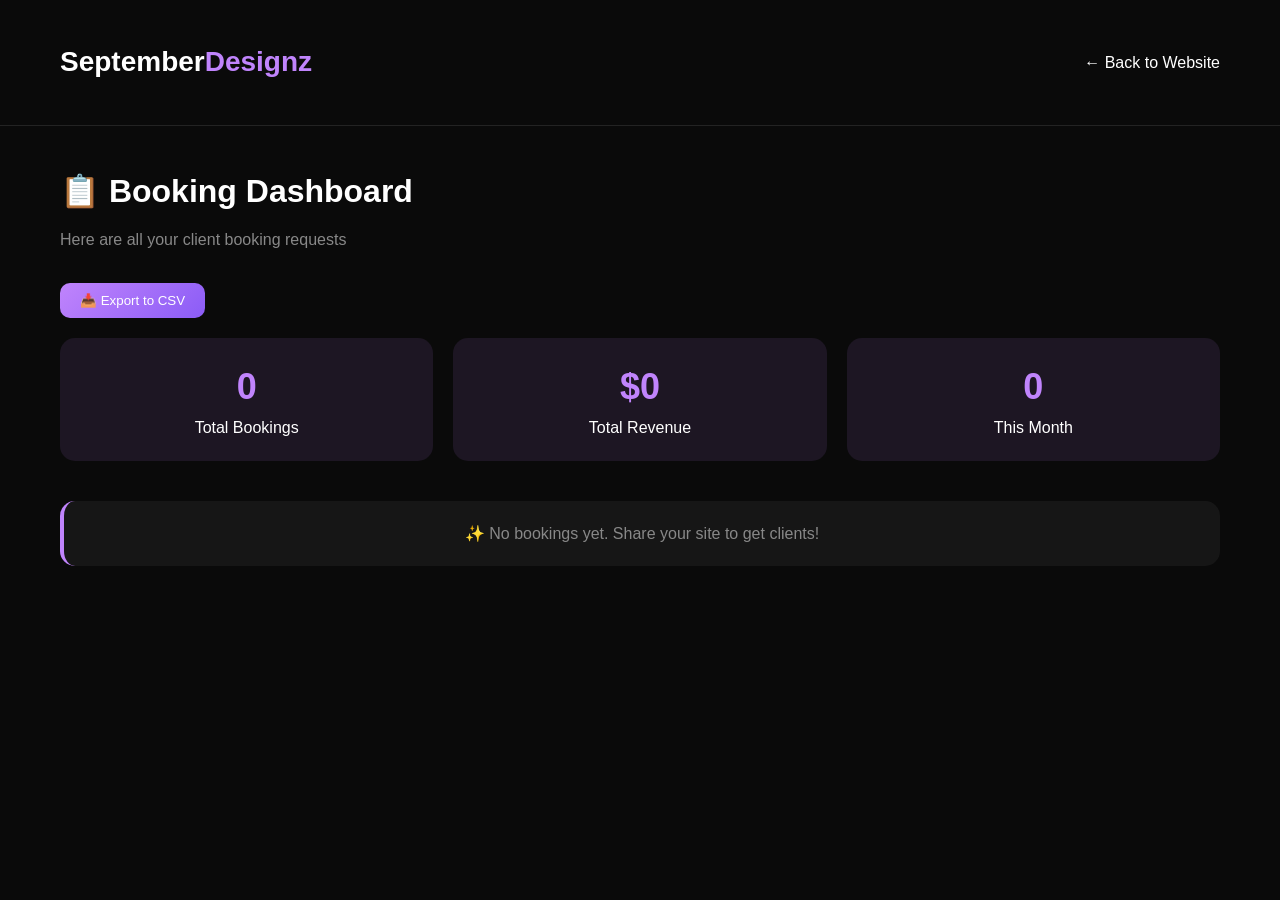
==== admin.html @ 76aeb3e1 "Add admin dashboard for booking management" ====
<!DOCTYPE html>
<html>
<head>
    <title>Admin Dashboard - September Designz</title>
    <link rel="stylesheet" href="style.css">
    <style>
        .admin-container {
            max-width: 1200px;
            margin: 0 auto;
            padding: 40px 20px;
        }
        .booking-list {
            display: flex;
            flex-direction: column;
            gap: 20px;
        }
        .booking-card {
            background: rgba(255,255,255,0.05);
            border-radius: 15px;
            padding: 20px;
            border-left: 4px solid #c084fc;
        }
        .booking-header {
            display: flex;
            justify-content: space-between;
            margin-bottom: 15px;
            flex-wrap: wrap;
        }
        .booking-price {
            color: #c084fc;
            font-size: 20px;
            font-weight: bold;
        }
        .delete-btn {
            background: rgba(248,113,113,0.2);
            border: 1px solid #f87171;
            color: #f87171;
            padding: 5px 15px;
            border-radius: 20px;
            cursor: pointer;
            margin-top: 10px;
        }
        .stats {
            display: grid;
            grid-template-columns: repeat(auto-fit, minmax(200px, 1fr));
            gap: 20px;
            margin-bottom: 40px;
        }
        .stat-card {
            background: rgba(192,132,252,0.1);
            padding: 20px;
            border-radius: 15px;
            text-align: center;
        }
        .stat-number {
            font-size: 36px;
            font-weight: bold;
            color: #c084fc;
        }
        .export-btn {
            background: linear-gradient(135deg, #c084fc, #8b5cf6);
            color: white;
            border: none;
            padding: 10px 20px;
            border-radius: 10px;
            cursor: pointer;
            margin-bottom: 20px;
        }
        h1 {
            margin-bottom: 10px;
        }
        .subtitle {
            color: #888;
            margin-bottom: 30px;
        }
    </style>
</head>
<body>
    <div class="navbar">
        <div class="container">
            <div class="logo">September<span>Designz</span></div>
            <div class="nav-links">
                <a href="index.html">← Back to Website</a>
            </div>
        </div>
    </div>

    <div class="admin-container">
        <h1>📋 Booking Dashboard</h1>
        <p class="subtitle">Here are all your client booking requests</p>
        
        <button class="export-btn" onclick="exportBookings()">📥 Export to CSV</button>
        
        <div class="stats" id="stats">
            <div class="stat-card">
                <div class="stat-number" id="totalBookings">0</div>
                <div class="stat-label">Total Bookings</div>
            </div>
            <div class="stat-card">
                <div class="stat-number" id="totalRevenue">$0</div>
                <div class="stat-label">Total Revenue</div>
            </div>
            <div class="stat-card">
                <div class="stat-number" id="pendingBookings">0</div>
                <div class="stat-label">This Month</div>
            </div>
        </div>
        
        <div id="bookingsList" class="booking-list"></div>
    </div>

    <script>
        function loadBookings() {
            const bookings = JSON.parse(localStorage.getItem('september_bookings') || '[]');
            const bookingsList = document.getElementById('bookingsList');
            const totalBookingsSpan = document.getElementById('totalBookings');
            const totalRevenueSpan = document.getElementById('totalRevenue');
            const pendingBookingsSpan = document.getElementById('pendingBookings');
            
            totalBookingsSpan.textContent = bookings.length;
            
            const totalRevenue = bookings.reduce((sum, b) => sum + (b.price || 0), 0);
            totalRevenueSpan.textContent = `$${totalRevenue}`;
            
            const thisMonth = bookings.filter(b => {
                const bookingDate = new Date(b.timestamp);
                const now = new Date();
                return bookingDate.getMonth() === now.getMonth() && 
                       bookingDate.getFullYear() === now.getFullYear();
            }).length;
            pendingBookingsSpan.textContent = thisMonth;
            
            if (bookings.length === 0) {
                bookingsList.innerHTML = '<div class="booking-card" style="text-align: center; color: #888;">✨ No bookings yet. Share your site to get clients!</div>';
                return;
            }
            
            bookingsList.innerHTML = bookings.slice().reverse().map(booking => `
                <div class="booking-card" data-id="${booking.id}">
                    <div class="booking-header">
                        <strong>📅 ${booking.date || 'Date not set'}</strong>
                        <span class="booking-price">$${booking.price}</span>
                    </div>
                    <div><strong>👤 ${escapeHtml(booking.name)}</strong> - ${escapeHtml(booking.email)}</div>
                    <div>🎨 Service: ${escapeHtml(booking.service)}</div>
                    ${booking.details ? `<div>📝 ${escapeHtml(booking.details.substring(0, 100))}${booking.details.length > 100 ? '...' : ''}</div>` : ''}
                    <div style="font-size: 12px; color: #666; margin-top: 10px;">Submitted: ${new Date(booking.timestamp).toLocaleString()}</div>
                    <button class="delete-btn" onclick="deleteBooking(${booking.id})">🗑️ Delete</button>
                </div>
            `).join('');
        }
        
        function deleteBooking(id) {
            if (confirm('Delete this booking?')) {
                let bookings = JSON.parse(localStorage.getItem('september_bookings') || '[]');
                bookings = bookings.filter(b => b.id !== id);
                localStorage.setItem('september_bookings', JSON.stringify(bookings));
                loadBookings();
            }
        }
        
        function exportBookings() {
            const bookings = JSON.parse(localStorage.getItem('september_bookings') || '[]');
            if (bookings.length === 0) {
                alert('No bookings to export!');
                return;
            }
            
            let csvContent = "Name,Email,Service,Price,Date,Details,Timestamp\n";
            bookings.forEach(booking => {
                csvContent += `"${booking.name}","${booking.email}","${booking.service}",${booking.price},"${booking.date || ''}","${(booking.details || '').replace(/"/g, '""')}","${booking.timestamp}"\n`;
            });
            
            const blob = new Blob([csvContent], { type: 'text/csv' });
            const url = URL.createObjectURL(blob);
            const a = document.createElement('a');
            a.href = url;
            a.download = `september-bookings-${new Date().toISOString().split('T')[0]}.csv`;
            document.body.appendChild(a);
            a.click();
            document.body.removeChild(a);
            URL.revokeObjectURL(url);
        }
        
        function escapeHtml(text) {
            const div = document.createElement('div');
            div.textContent = text;
            return div.innerHTML;
        }
        
        loadBookings();
    </script>
</body>
</html>
---- style.css ----
/* RESET - removes default browser spacing */
* {
    margin: 0;
    padding: 0;
    box-sizing: border-box;
}

body {
    font-family: 'Segoe UI', Tahoma, Geneva, Verdana, sans-serif;
    background-color: #0a0a0a;
    color: #ffffff;
    line-height: 1.6;
}

/* Container - centers content and limits width */
.container {
    max-width: 1200px;
    margin: 0 auto;
    padding: 20px;
}

/* Navigation Bar */
.navbar {
    background: rgba(10, 10, 10, 0.95);
    padding: 20px 0;
    position: sticky;
    top: 0;
    border-bottom: 1px solid rgba(255,255,255,0.1);
}

.navbar .container {
    display: flex;
    justify-content: space-between;
    align-items: center;
}

.logo {
    font-size: 28px;
    font-weight: bold;
}

.logo span {
    color: #c084fc;
}

.nav-links a {
    color: white;
    text-decoration: none;
    margin-left: 30px;
    transition: color 0.3s;
}

.nav-links a:hover {
    color: #c084fc;
}

/* Hero Section */
.hero {
    padding: 100px 0;
    text-align: center;
    background: radial-gradient(circle at 30% 10%, rgba(139,92,246,0.15), transparent);
}

.hero h1 {
    font-size: 56px;
    margin-bottom: 20px;
    background: linear-gradient(135deg, #ffffff, #c084fc);
    -webkit-background-clip: text;
    background-clip: text;
    color: transparent;
}

.hero p {
    font-size: 20px;
    color: #b0b0b0;
    max-width: 600px;
    margin: 0 auto 30px;
}

/* Buttons */
.btn {
    display: inline-block;
    padding: 12px 30px;
    border-radius: 40px;
    text-decoration: none;
    font-weight: bold;
    margin: 0 10px;
    transition: transform 0.3s;
}

.btn-primary {
    background: linear-gradient(135deg, #c084fc, #8b5cf6);
    color: white;
}

.btn-secondary {
    border: 2px solid #c084fc;
    color: white;
}

.btn:hover {
    transform: translateY(-3px);
}

/* Services Grid */
.services {
    padding: 80px 0;
}

.section-title {
    text-align: center;
    font-size: 36px;
    margin-bottom: 50px;
}

.services-grid {
    display: grid;
    grid-template-columns: repeat(auto-fit, minmax(300px, 1fr));
    gap: 30px;
}

.service-card {
    background: rgba(255,255,255,0.05);
    padding: 30px;
    border-radius: 20px;
    text-align: center;
    transition: transform 0.3s;
}

.service-card:hover {
    transform: translateY(-10px);
    background: rgba(255,255,255,0.08);
}

.service-card i {
    font-size: 48px;
    color: #c084fc;
    margin-bottom: 20px;
}

.service-card h3 {
    font-size: 24px;
    margin-bottom: 15px;
}

.price {
    color: #c084fc;
    font-size: 20px;
    font-weight: bold;
    margin-top: 20px;
}

/* Portfolio Grid */
.portfolio-grid {
    display: grid;
    grid-template-columns: repeat(auto-fit, minmax(320px, 1fr));
    gap: 25px;
    margin-top: 40px;
}

.portfolio-item {
    background: #1a1a1a;
    border-radius: 15px;
    overflow: hidden;
    transition: 0.3s;
}

.portfolio-item img {
    width: 100%;
    height: 250px;
    object-fit: cover;
}

.portfolio-info {
    padding: 20px;
}

/* Booking Form */
.booking-form {
    background: rgba(255,255,255,0.03);
    padding: 40px;
    border-radius: 20px;
    max-width: 600px;
    margin: 0 auto;
}

.form-group {
    margin-bottom: 20px;
}

.form-group label {
    display: block;
    margin-bottom: 8px;
    font-weight: bold;
}

.form-group input,
.form-group select,
.form-group textarea {
    width: 100%;
    padding: 12px;
    background: #1a1a1a;
    border: 1px solid #333;
    border-radius: 10px;
    color: white;
    font-family: inherit;
}

button[type="submit"] {
    width: 100%;
    padding: 14px;
    font-size: 18px;
}

/* Footer */
.footer {
    background: #050505;
    text-align: center;
    padding: 40px 0;
    margin-top: 60px;
}

/* Responsive Design (for phones) */
@media (max-width: 768px) {
    .hero h1 {
        font-size: 36px;
    }
    
    .navbar .container {
        flex-direction: column;
    }
    
    .nav-links {
        margin-top: 15px;
    }
    
    .btn {
        display: block;
        margin: 10px auto;
        width: 80%;
    }
}
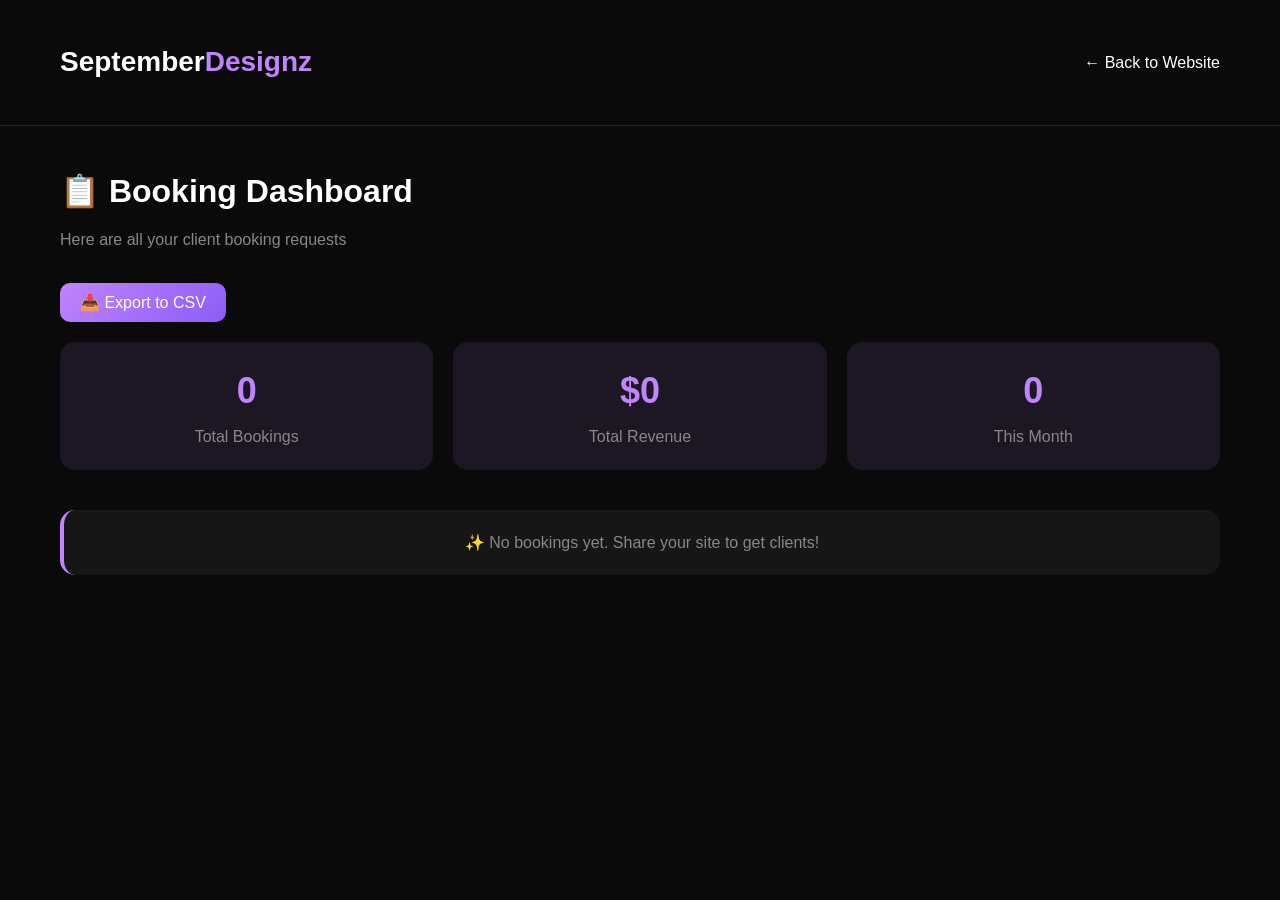
==== commit 24f29d5b: "Complete September Designz website" ====
--- a/admin.html
+++ b/admin.html
@@ -4,33 +4,39 @@
     <title>Admin Dashboard - September Designz</title>
     <link rel="stylesheet" href="style.css">
     <style>
+        /* Additional admin-only styles */
         .admin-container {
             max-width: 1200px;
             margin: 0 auto;
             padding: 40px 20px;
         }
+        
         .booking-list {
             display: flex;
             flex-direction: column;
             gap: 20px;
         }
+        
         .booking-card {
             background: rgba(255,255,255,0.05);
             border-radius: 15px;
             padding: 20px;
             border-left: 4px solid #c084fc;
         }
+        
         .booking-header {
             display: flex;
             justify-content: space-between;
             margin-bottom: 15px;
             flex-wrap: wrap;
         }
+        
         .booking-price {
             color: #c084fc;
             font-size: 20px;
             font-weight: bold;
         }
+        
         .delete-btn {
             background: rgba(248,113,113,0.2);
             border: 1px solid #f87171;
@@ -39,24 +45,38 @@
             border-radius: 20px;
             cursor: pointer;
             margin-top: 10px;
-        }
+            transition: all 0.3s;
+        }
+        
+        .delete-btn:hover {
+            background: rgba(248,113,113,0.4);
+        }
+        
         .stats {
             display: grid;
             grid-template-columns: repeat(auto-fit, minmax(200px, 1fr));
             gap: 20px;
             margin-bottom: 40px;
         }
+        
         .stat-card {
             background: rgba(192,132,252,0.1);
             padding: 20px;
             border-radius: 15px;
             text-align: center;
         }
+        
         .stat-number {
             font-size: 36px;
             font-weight: bold;
             color: #c084fc;
         }
+        
+        .stat-label {
+            color: #888;
+            margin-top: 5px;
+        }
+        
         .export-btn {
             background: linear-gradient(135deg, #c084fc, #8b5cf6);
             color: white;
@@ -65,10 +85,17 @@
             border-radius: 10px;
             cursor: pointer;
             margin-bottom: 20px;
-        }
+            font-size: 16px;
+        }
+        
+        .export-btn:hover {
+            transform: translateY(-2px);
+        }
+        
         h1 {
             margin-bottom: 10px;
         }
+        
         .subtitle {
             color: #888;
             margin-bottom: 30px;
@@ -166,11 +193,13 @@
                 return;
             }
             
+            // Create CSV content
             let csvContent = "Name,Email,Service,Price,Date,Details,Timestamp\n";
             bookings.forEach(booking => {
                 csvContent += `"${booking.name}","${booking.email}","${booking.service}",${booking.price},"${booking.date || ''}","${(booking.details || '').replace(/"/g, '""')}","${booking.timestamp}"\n`;
             });
             
+            // Download file
             const blob = new Blob([csvContent], { type: 'text/csv' });
             const url = URL.createObjectURL(blob);
             const a = document.createElement('a');
@@ -191,4 +220,4 @@
         loadBookings();
     </script>
 </body>
-</html>
+</html>
--- a/style.css
+++ b/style.css
@@ -1,4 +1,3 @@
-/* RESET - removes default browser spacing */
 * {
     margin: 0;
     padding: 0;
@@ -12,20 +11,19 @@
     line-height: 1.6;
 }
 
-/* Container - centers content and limits width */
 .container {
     max-width: 1200px;
     margin: 0 auto;
     padding: 20px;
 }
 
-/* Navigation Bar */
 .navbar {
     background: rgba(10, 10, 10, 0.95);
     padding: 20px 0;
     position: sticky;
     top: 0;
     border-bottom: 1px solid rgba(255,255,255,0.1);
+    z-index: 100;
 }
 
 .navbar .container {
@@ -54,11 +52,25 @@
     color: #c084fc;
 }
 
-/* Hero Section */
 .hero {
     padding: 100px 0;
     text-align: center;
     background: radial-gradient(circle at 30% 10%, rgba(139,92,246,0.15), transparent);
+    position: relative;
+    overflow: hidden;
+}
+
+.hero::before {
+    content: '';
+    position: absolute;
+    width: 300px;
+    height: 300px;
+    background: #c084fc;
+    filter: blur(100px);
+    opacity: 0.1;
+    top: -100px;
+    right: -100px;
+    border-radius: 50%;
 }
 
 .hero h1 {
@@ -77,7 +89,6 @@
     margin: 0 auto 30px;
 }
 
-/* Buttons */
 .btn {
     display: inline-block;
     padding: 12px 30px;
@@ -86,6 +97,7 @@
     font-weight: bold;
     margin: 0 10px;
     transition: transform 0.3s;
+    cursor: pointer;
 }
 
 .btn-primary {
@@ -96,13 +108,13 @@
 .btn-secondary {
     border: 2px solid #c084fc;
     color: white;
+    background: transparent;
 }
 
 .btn:hover {
     transform: translateY(-3px);
 }
 
-/* Services Grid */
 .services {
     padding: 80px 0;
 }
@@ -150,7 +162,10 @@
     margin-top: 20px;
 }
 
-/* Portfolio Grid */
+#portfolio {
+    padding: 40px 0;
+}
+
 .portfolio-grid {
     display: grid;
     grid-template-columns: repeat(auto-fit, minmax(320px, 1fr));
@@ -165,6 +180,10 @@
     transition: 0.3s;
 }
 
+.portfolio-item:hover {
+    transform: translateY(-5px);
+}
+
 .portfolio-item img {
     width: 100%;
     height: 250px;
@@ -175,7 +194,10 @@
     padding: 20px;
 }
 
-/* Booking Form */
+#book {
+    padding: 40px 0;
+}
+
 .booking-form {
     background: rgba(255,255,255,0.03);
     padding: 40px;
@@ -206,13 +228,26 @@
     font-family: inherit;
 }
 
+.form-group input:focus,
+.form-group select:focus,
+.form-group textarea:focus {
+    outline: none;
+    border-color: #c084fc;
+    box-shadow: 0 0 0 2px rgba(192,132,252,0.2);
+}
+
 button[type="submit"] {
     width: 100%;
     padding: 14px;
     font-size: 18px;
-}
-
-/* Footer */
+    border: none;
+}
+
+button:disabled {
+    opacity: 0.7;
+    cursor: not-allowed;
+}
+
 .footer {
     background: #050505;
     text-align: center;
@@ -220,7 +255,10 @@
     margin-top: 60px;
 }
 
-/* Responsive Design (for phones) */
+section {
+    scroll-margin-top: 80px;
+}
+
 @media (max-width: 768px) {
     .hero h1 {
         font-size: 36px;
@@ -232,6 +270,10 @@
     
     .nav-links {
         margin-top: 15px;
+    }
+    
+    .nav-links a {
+        margin: 0 15px;
     }
     
     .btn {
@@ -239,4 +281,16 @@
         margin: 10px auto;
         width: 80%;
     }
+    
+    .services-grid {
+        grid-template-columns: 1fr;
+    }
+    
+    .portfolio-grid {
+        grid-template-columns: 1fr;
+    }
+    
+    .booking-form {
+        padding: 20px;
+    }
 }
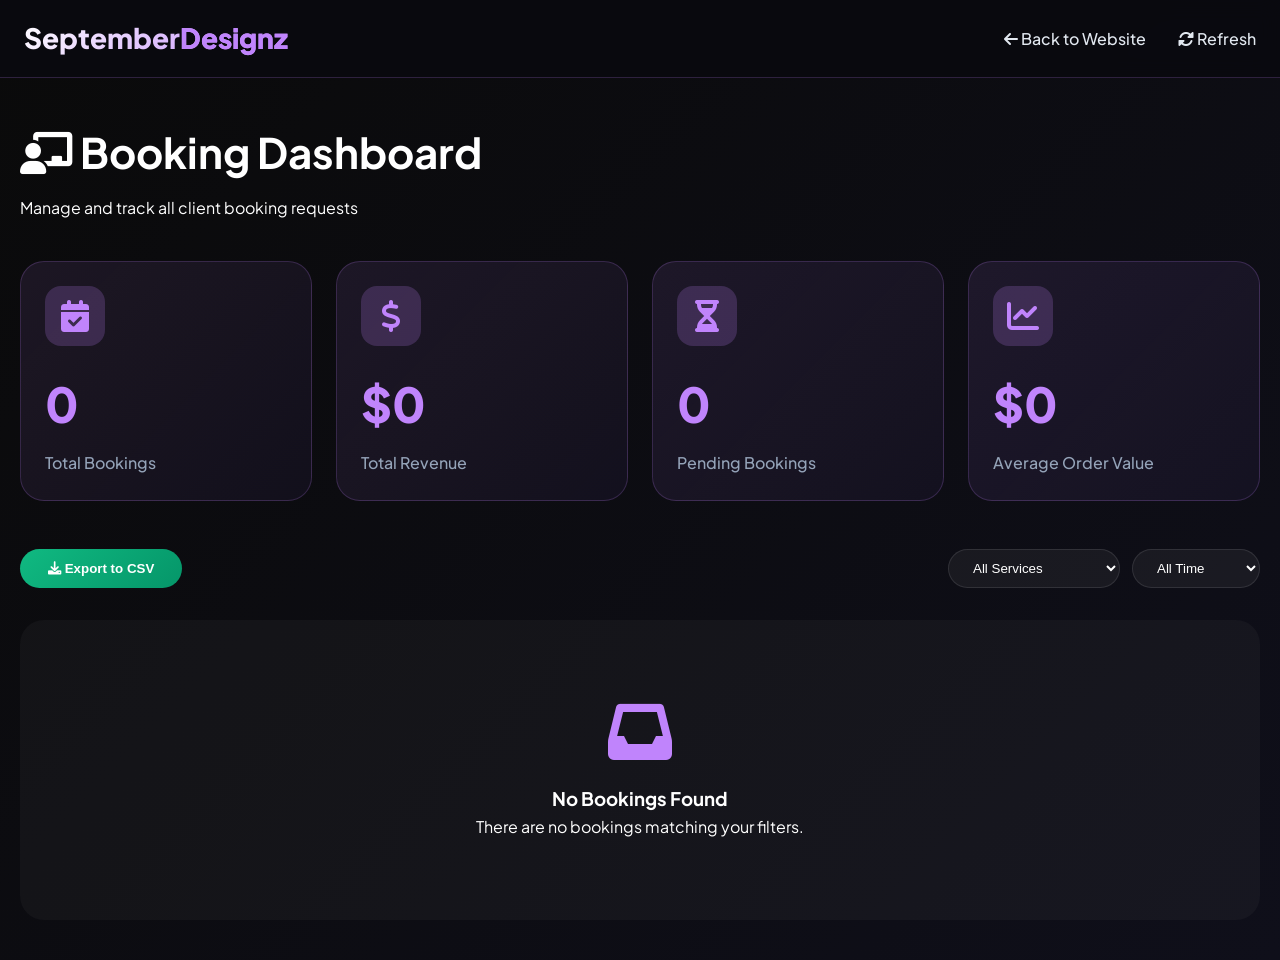
==== commit eef60518: "Initial commit: Complete September Designz website with booking system, admin dashboard, and respons" ====
--- a/admin.html
+++ b/admin.html
@@ -1,221 +1,490 @@
 <!DOCTYPE html>
-<html>
+<html lang="en">
 <head>
+    <meta charset="UTF-8">
+    <meta name="viewport" content="width=device-width, initial-scale=1.0">
     <title>Admin Dashboard - September Designz</title>
     <link rel="stylesheet" href="style.css">
+    <link rel="stylesheet" href="https://cdnjs.cloudflare.com/ajax/libs/font-awesome/6.0.0/css/all.min.css">
+    <link href="https://fonts.googleapis.com/css2?family=Plus+Jakarta+Sans:wght@300;400;500;600;700;800&display=swap" rel="stylesheet">
     <style>
-        /* Additional admin-only styles */
         .admin-container {
-            max-width: 1200px;
+            max-width: 1400px;
             margin: 0 auto;
             padding: 40px 20px;
         }
         
-        .booking-list {
+        .admin-header {
+            margin-bottom: 40px;
+        }
+        
+        .admin-header h1 {
+            font-size: 42px;
+            margin-bottom: 10px;
+        }
+        
+        .stats-grid {
+            display: grid;
+            grid-template-columns: repeat(auto-fit, minmax(280px, 1fr));
+            gap: 24px;
+            margin-bottom: 48px;
+        }
+        
+        .stat-card {
+            background: linear-gradient(135deg, rgba(192, 132, 252, 0.1), rgba(139, 92, 246, 0.05));
+            border: 1px solid rgba(192, 132, 252, 0.2);
+            border-radius: 24px;
+            padding: 24px;
+            transition: transform 0.3s;
+        }
+        
+        .stat-card:hover {
+            transform: translateY(-5px);
+        }
+        
+        .stat-icon {
+            width: 60px;
+            height: 60px;
+            background: rgba(192, 132, 252, 0.2);
+            border-radius: 16px;
+            display: flex;
+            align-items: center;
+            justify-content: center;
+            margin-bottom: 20px;
+        }
+        
+        .stat-icon i {
+            font-size: 32px;
+            color: #c084fc;
+        }
+        
+        .stat-number {
+            font-size: 48px;
+            font-weight: 800;
+            color: #c084fc;
+            margin-bottom: 8px;
+        }
+        
+        .stat-label {
+            font-size: 16px;
+            color: #94a3b8;
+            font-weight: 500;
+        }
+        
+        .action-bar {
+            display: flex;
+            justify-content: space-between;
+            align-items: center;
+            margin-bottom: 32px;
+            flex-wrap: wrap;
+            gap: 16px;
+        }
+        
+        .btn-export {
+            background: linear-gradient(135deg, #10b981, #059669);
+            color: white;
+            border: none;
+            padding: 12px 28px;
+            border-radius: 40px;
+            cursor: pointer;
+            font-weight: 600;
+            transition: transform 0.2s;
+        }
+        
+        .btn-export:hover {
+            transform: translateY(-2px);
+        }
+        
+        .filter-bar {
+            display: flex;
+            gap: 12px;
+        }
+        
+        .filter-select {
+            background: rgba(255, 255, 255, 0.05);
+            border: 1px solid rgba(255, 255, 255, 0.1);
+            padding: 10px 20px;
+            border-radius: 40px;
+            color: white;
+            cursor: pointer;
+        }
+        
+        .bookings-list {
             display: flex;
             flex-direction: column;
             gap: 20px;
         }
         
         .booking-card {
-            background: rgba(255,255,255,0.05);
-            border-radius: 15px;
-            padding: 20px;
+            background: rgba(255, 255, 255, 0.03);
+            border-radius: 20px;
+            padding: 24px;
             border-left: 4px solid #c084fc;
+            transition: all 0.3s;
+        }
+        
+        .booking-card:hover {
+            background: rgba(255, 255, 255, 0.05);
+            transform: translateX(5px);
         }
         
         .booking-header {
             display: flex;
             justify-content: space-between;
-            margin-bottom: 15px;
+            align-items: start;
+            margin-bottom: 16px;
             flex-wrap: wrap;
+            gap: 12px;
+        }
+        
+        .booking-id {
+            font-size: 14px;
+            color: #64748b;
+            font-family: monospace;
         }
         
         .booking-price {
+            font-size: 28px;
+            font-weight: 800;
             color: #c084fc;
-            font-size: 20px;
-            font-weight: bold;
-        }
-        
-        .delete-btn {
-            background: rgba(248,113,113,0.2);
-            border: 1px solid #f87171;
-            color: #f87171;
-            padding: 5px 15px;
-            border-radius: 20px;
-            cursor: pointer;
-            margin-top: 10px;
-            transition: all 0.3s;
-        }
-        
-        .delete-btn:hover {
-            background: rgba(248,113,113,0.4);
-        }
-        
-        .stats {
+        }
+        
+        .booking-details {
             display: grid;
             grid-template-columns: repeat(auto-fit, minmax(200px, 1fr));
-            gap: 20px;
-            margin-bottom: 40px;
-        }
-        
-        .stat-card {
-            background: rgba(192,132,252,0.1);
-            padding: 20px;
-            border-radius: 15px;
+            gap: 16px;
+            margin: 16px 0;
+        }
+        
+        .detail-item {
+            display: flex;
+            flex-direction: column;
+            gap: 4px;
+        }
+        
+        .detail-label {
+            font-size: 12px;
+            color: #64748b;
+            text-transform: uppercase;
+            letter-spacing: 1px;
+        }
+        
+        .detail-value {
+            font-size: 16px;
+            font-weight: 500;
+        }
+        
+        .booking-actions {
+            display: flex;
+            gap: 12px;
+            margin-top: 16px;
+        }
+        
+        .btn-delete {
+            background: rgba(239, 68, 68, 0.2);
+            border: 1px solid #ef4444;
+            color: #ef4444;
+            padding: 8px 20px;
+            border-radius: 40px;
+            cursor: pointer;
+            transition: all 0.2s;
+        }
+        
+        .btn-delete:hover {
+            background: rgba(239, 68, 68, 0.3);
+            transform: scale(1.05);
+        }
+        
+        .btn-view {
+            background: rgba(192, 132, 252, 0.2);
+            border: 1px solid #c084fc;
+            color: #c084fc;
+            padding: 8px 20px;
+            border-radius: 40px;
+            cursor: pointer;
+        }
+        
+        .empty-state {
             text-align: center;
-        }
-        
-        .stat-number {
-            font-size: 36px;
-            font-weight: bold;
+            padding: 80px 20px;
+            background: rgba(255, 255, 255, 0.03);
+            border-radius: 24px;
+        }
+        
+        .empty-state i {
+            font-size: 64px;
             color: #c084fc;
-        }
-        
-        .stat-label {
-            color: #888;
-            margin-top: 5px;
-        }
-        
-        .export-btn {
-            background: linear-gradient(135deg, #c084fc, #8b5cf6);
-            color: white;
-            border: none;
-            padding: 10px 20px;
-            border-radius: 10px;
-            cursor: pointer;
             margin-bottom: 20px;
-            font-size: 16px;
-        }
-        
-        .export-btn:hover {
-            transform: translateY(-2px);
-        }
-        
-        h1 {
-            margin-bottom: 10px;
-        }
-        
-        .subtitle {
-            color: #888;
-            margin-bottom: 30px;
+        }
+        
+        @media (max-width: 768px) {
+            .action-bar {
+                flex-direction: column;
+                align-items: stretch;
+            }
+            
+            .filter-bar {
+                justify-content: center;
+            }
+            
+            .booking-header {
+                flex-direction: column;
+            }
         }
     </style>
 </head>
 <body>
-    <div class="navbar">
+    <nav class="navbar">
         <div class="container">
             <div class="logo">September<span>Designz</span></div>
             <div class="nav-links">
-                <a href="index.html">← Back to Website</a>
+                <a href="index.html"><i class="fas fa-arrow-left"></i> Back to Website</a>
+                <a href="#" onclick="window.location.reload();"><i class="fas fa-sync-alt"></i> Refresh</a>
             </div>
         </div>
-    </div>
+    </nav>
 
     <div class="admin-container">
-        <h1>📋 Booking Dashboard</h1>
-        <p class="subtitle">Here are all your client booking requests</p>
-        
-        <button class="export-btn" onclick="exportBookings()">📥 Export to CSV</button>
-        
-        <div class="stats" id="stats">
-            <div class="stat-card">
-                <div class="stat-number" id="totalBookings">0</div>
-                <div class="stat-label">Total Bookings</div>
-            </div>
-            <div class="stat-card">
-                <div class="stat-number" id="totalRevenue">$0</div>
-                <div class="stat-label">Total Revenue</div>
-            </div>
-            <div class="stat-card">
-                <div class="stat-number" id="pendingBookings">0</div>
-                <div class="stat-label">This Month</div>
+        <div class="admin-header">
+            <h1><i class="fas fa-chalkboard-user"></i> Booking Dashboard</h1>
+            <p>Manage and track all client booking requests</p>
+        </div>
+        
+        <div class="stats-grid" id="statsGrid"></div>
+        
+        <div class="action-bar">
+            <button class="btn-export" onclick="exportAllBookings()">
+                <i class="fas fa-download"></i> Export to CSV
+            </button>
+            <div class="filter-bar">
+                <select id="filterService" class="filter-select" onchange="filterBookings()">
+                    <option value="all">All Services</option>
+                    <option value="Graphic Design">Graphic Design</option>
+                    <option value="Web Development">Web Development</option>
+                    <option value="UI/UX Design">UI/UX Design</option>
+                </select>
+                <select id="filterDate" class="filter-select" onchange="filterBookings()">
+                    <option value="all">All Time</option>
+                    <option value="today">Today</option>
+                    <option value="week">This Week</option>
+                    <option value="month">This Month</option>
+                </select>
             </div>
         </div>
         
-        <div id="bookingsList" class="booking-list"></div>
+        <div id="bookingsList" class="bookings-list"></div>
     </div>
 
     <script>
+        let allBookings = [];
+        
         function loadBookings() {
-            const bookings = JSON.parse(localStorage.getItem('september_bookings') || '[]');
+            allBookings = JSON.parse(localStorage.getItem('september_bookings') || '[]');
+            updateStats();
+            filterBookings();
+        }
+        
+        function updateStats() {
+            const totalBookings = allBookings.length;
+            const totalRevenue = allBookings.reduce((sum, b) => sum + (b.price || 0), 0);
+            const pendingBookings = allBookings.filter(b => !b.status || b.status === 'pending').length;
+            const avgValue = totalBookings > 0 ? totalRevenue / totalBookings : 0;
+            
+            document.getElementById('statsGrid').innerHTML = `
+                <div class="stat-card">
+                    <div class="stat-icon"><i class="fas fa-calendar-check"></i></div>
+                    <div class="stat-number">${totalBookings}</div>
+                    <div class="stat-label">Total Bookings</div>
+                </div>
+                <div class="stat-card">
+                    <div class="stat-icon"><i class="fas fa-dollar-sign"></i></div>
+                    <div class="stat-number">$${totalRevenue.toLocaleString()}</div>
+                    <div class="stat-label">Total Revenue</div>
+                </div>
+                <div class="stat-card">
+                    <div class="stat-icon"><i class="fas fa-hourglass-half"></i></div>
+                    <div class="stat-number">${pendingBookings}</div>
+                    <div class="stat-label">Pending Bookings</div>
+                </div>
+                <div class="stat-card">
+                    <div class="stat-icon"><i class="fas fa-chart-line"></i></div>
+                    <div class="stat-number">$${Math.round(avgValue).toLocaleString()}</div>
+                    <div class="stat-label">Average Order Value</div>
+                </div>
+            `;
+        }
+        
+        function filterBookings() {
+            const serviceFilter = document.getElementById('filterService').value;
+            const dateFilter = document.getElementById('filterDate').value;
+            
+            let filtered = [...allBookings];
+            
+            if (serviceFilter !== 'all') {
+                filtered = filtered.filter(b => b.service.includes(serviceFilter));
+            }
+            
+            if (dateFilter !== 'all') {
+                const now = new Date();
+                const today = new Date(now.getFullYear(), now.getMonth(), now.getDate());
+                
+                if (dateFilter === 'today') {
+                    filtered = filtered.filter(b => {
+                        const bookingDate = new Date(b.timestamp);
+                        return bookingDate >= today;
+                    });
+                } else if (dateFilter === 'week') {
+                    const weekAgo = new Date(now.getTime() - 7 * 24 * 60 * 60 * 1000);
+                    filtered = filtered.filter(b => new Date(b.timestamp) >= weekAgo);
+                } else if (dateFilter === 'month') {
+                    const monthAgo = new Date(now.getFullYear(), now.getMonth() - 1, now.getDate());
+                    filtered = filtered.filter(b => new Date(b.timestamp) >= monthAgo);
+                }
+            }
+            
+            displayBookings(filtered);
+        }
+        
+        function displayBookings(bookings) {
             const bookingsList = document.getElementById('bookingsList');
-            const totalBookingsSpan = document.getElementById('totalBookings');
-            const totalRevenueSpan = document.getElementById('totalRevenue');
-            const pendingBookingsSpan = document.getElementById('pendingBookings');
-            
-            totalBookingsSpan.textContent = bookings.length;
-            
-            const totalRevenue = bookings.reduce((sum, b) => sum + (b.price || 0), 0);
-            totalRevenueSpan.textContent = `$${totalRevenue}`;
-            
-            const thisMonth = bookings.filter(b => {
-                const bookingDate = new Date(b.timestamp);
-                const now = new Date();
-                return bookingDate.getMonth() === now.getMonth() && 
-                       bookingDate.getFullYear() === now.getFullYear();
-            }).length;
-            pendingBookingsSpan.textContent = thisMonth;
             
             if (bookings.length === 0) {
-                bookingsList.innerHTML = '<div class="booking-card" style="text-align: center; color: #888;">✨ No bookings yet. Share your site to get clients!</div>';
+                bookingsList.innerHTML = `
+                    <div class="empty-state">
+                        <i class="fas fa-inbox"></i>
+                        <h3>No Bookings Found</h3>
+                        <p>There are no bookings matching your filters.</p>
+                    </div>
+                `;
                 return;
             }
             
             bookingsList.innerHTML = bookings.slice().reverse().map(booking => `
                 <div class="booking-card" data-id="${booking.id}">
                     <div class="booking-header">
-                        <strong>📅 ${booking.date || 'Date not set'}</strong>
-                        <span class="booking-price">$${booking.price}</span>
+                        <div>
+                            <strong style="font-size: 18px;">${escapeHtml(booking.name)}</strong>
+                            <div class="booking-id">Booking #${booking.id}</div>
+                        </div>
+                        <div class="booking-price">$${booking.price}</div>
                     </div>
-                    <div><strong>👤 ${escapeHtml(booking.name)}</strong> - ${escapeHtml(booking.email)}</div>
-                    <div>🎨 Service: ${escapeHtml(booking.service)}</div>
-                    ${booking.details ? `<div>📝 ${escapeHtml(booking.details.substring(0, 100))}${booking.details.length > 100 ? '...' : ''}</div>` : ''}
-                    <div style="font-size: 12px; color: #666; margin-top: 10px;">Submitted: ${new Date(booking.timestamp).toLocaleString()}</div>
-                    <button class="delete-btn" onclick="deleteBooking(${booking.id})">🗑️ Delete</button>
+                    
+                    <div class="booking-details">
+                        <div class="detail-item">
+                            <div class="detail-label"><i class="fas fa-envelope"></i> Email</div>
+                            <div class="detail-value">${escapeHtml(booking.email)}</div>
+                        </div>
+                        <div class="detail-item">
+                            <div class="detail-label"><i class="fas fa-paintbrush"></i> Service</div>
+                            <div class="detail-value">${escapeHtml(booking.service)}</div>
+                        </div>
+                        <div class="detail-item">
+                            <div class="detail-label"><i class="fas fa-calendar"></i> Preferred Date</div>
+                            <div class="detail-value">${booking.date || 'Not specified'}</div>
+                        </div>
+                        <div class="detail-item">
+                            <div class="detail-label"><i class="fas fa-clock"></i> Submitted</div>
+                            <div class="detail-value">${new Date(booking.timestamp).toLocaleString()}</div>
+                        </div>
+                    </div>
+                    
+                    ${booking.details ? `
+                        <div class="detail-item" style="margin-top: 12px;">
+                            <div class="detail-label"><i class="fas fa-file-alt"></i> Project Details</div>
+                            <div class="detail-value">${escapeHtml(booking.details.substring(0, 200))}${booking.details.length > 200 ? '...' : ''}</div>
+                        </div>
+                    ` : ''}
+                    
+                    <div class="booking-actions">
+                        <button class="btn-delete" onclick="deleteBooking(${booking.id})">
+                            <i class="fas fa-trash"></i> Delete
+                        </button>
+                        <button class="btn-view" onclick="viewBookingDetails(${booking.id})">
+                            <i class="fas fa-eye"></i> View Details
+                        </button>
+                    </div>
                 </div>
             `).join('');
         }
         
         function deleteBooking(id) {
-            if (confirm('Delete this booking?')) {
-                let bookings = JSON.parse(localStorage.getItem('september_bookings') || '[]');
-                bookings = bookings.filter(b => b.id !== id);
-                localStorage.setItem('september_bookings', JSON.stringify(bookings));
+            if (confirm('⚠️ Are you sure you want to delete this booking? This action cannot be undone.')) {
+                allBookings = allBookings.filter(b => b.id !== id);
+                localStorage.setItem('september_bookings', JSON.stringify(allBookings));
                 loadBookings();
-            }
-        }
-        
-        function exportBookings() {
-            const bookings = JSON.parse(localStorage.getItem('september_bookings') || '[]');
-            if (bookings.length === 0) {
+                showToast('Booking deleted successfully!', 'success');
+            }
+        }
+        
+        function viewBookingDetails(id) {
+            const booking = allBookings.find(b => b.id === id);
+            if (booking) {
+                alert(`📋 Booking Details\n\nName: ${booking.name}\nEmail: ${booking.email}\nService: ${booking.service}\nPrice: $${booking.price}\nDate: ${booking.date || 'Not specified'}\n\nProject Details:\n${booking.details || 'No details provided'}\n\nSubmitted: ${new Date(booking.timestamp).toLocaleString()}`);
+            }
+        }
+        
+        function exportAllBookings() {
+            if (allBookings.length === 0) {
                 alert('No bookings to export!');
                 return;
             }
             
-            // Create CSV content
-            let csvContent = "Name,Email,Service,Price,Date,Details,Timestamp\n";
-            bookings.forEach(booking => {
-                csvContent += `"${booking.name}","${booking.email}","${booking.service}",${booking.price},"${booking.date || ''}","${(booking.details || '').replace(/"/g, '""')}","${booking.timestamp}"\n`;
+            let csvContent = "Booking ID,Name,Email,Service,Price,Preferred Date,Project Details,Submission Date\n";
+            allBookings.forEach(booking => {
+                csvContent += `${booking.id},"${booking.name}","${booking.email}","${booking.service}",${booking.price},"${booking.date || ''}","${(booking.details || '').replace(/"/g, '""')}","${booking.timestamp}"\n`;
             });
             
-            // Download file
-            const blob = new Blob([csvContent], { type: 'text/csv' });
+            const blob = new Blob([csvContent], { type: 'text/csv;charset=utf-8;' });
+            const link = document.createElement('a');
             const url = URL.createObjectURL(blob);
-            const a = document.createElement('a');
-            a.href = url;
-            a.download = `september-bookings-${new Date().toISOString().split('T')[0]}.csv`;
-            document.body.appendChild(a);
-            a.click();
-            document.body.removeChild(a);
+            link.href = url;
+            link.setAttribute('download', `september-bookings-${new Date().toISOString().split('T')[0]}.csv`);
+            document.body.appendChild(link);
+            link.click();
+            document.body.removeChild(link);
             URL.revokeObjectURL(url);
+            
+            showToast('Export completed!', 'success');
         }
         
         function escapeHtml(text) {
+            if (!text) return '';
             const div = document.createElement('div');
             div.textContent = text;
             return div.innerHTML;
         }
+        
+        function showToast(message, type) {
+            const toast = document.createElement('div');
+            toast.style.position = 'fixed';
+            toast.style.bottom = '20px';
+            toast.style.right = '20px';
+            toast.style.backgroundColor = type === 'success' ? '#10b981' : '#ef4444';
+            toast.style.color = 'white';
+            toast.style.padding = '12px 24px';
+            toast.style.borderRadius = '40px';
+            toast.style.zIndex = '1000';
+            toast.style.animation = 'slideIn 0.3s ease';
+            toast.innerHTML = message;
+            document.body.appendChild(toast);
+            setTimeout(() => toast.remove(), 3000);
+        }
+        
+        // Add animation style
+        const style = document.createElement('style');
+        style.textContent = `
+            @keyframes slideIn {
+                from {
+                    transform: translateX(100%);
+                    opacity: 0;
+                }
+                to {
+                    transform: translateX(0);
+                    opacity: 1;
+                }
+            }
+        `;
+        document.head.appendChild(style);
         
         loadBookings();
     </script>
--- a/style.css
+++ b/style.css
@@ -5,25 +5,28 @@
 }
 
 body {
-    font-family: 'Segoe UI', Tahoma, Geneva, Verdana, sans-serif;
-    background-color: #0a0a0a;
+    font-family: 'Plus Jakarta Sans', sans-serif;
+    background: linear-gradient(135deg, #0a0a0a 0%, #0f0f1a 100%);
     color: #ffffff;
     line-height: 1.6;
+    overflow-x: hidden;
 }
 
 .container {
-    max-width: 1200px;
+    max-width: 1280px;
     margin: 0 auto;
-    padding: 20px;
-}
-
+    padding: 0 24px;
+}
+
+/* Navbar */
 .navbar {
-    background: rgba(10, 10, 10, 0.95);
-    padding: 20px 0;
+    background: rgba(10, 10, 15, 0.95);
+    backdrop-filter: blur(10px);
     position: sticky;
     top: 0;
-    border-bottom: 1px solid rgba(255,255,255,0.1);
-    z-index: 100;
+    z-index: 1000;
+    border-bottom: 1px solid rgba(192, 132, 252, 0.2);
+    padding: 16px 0;
 }
 
 .navbar .container {
@@ -34,176 +37,460 @@
 
 .logo {
     font-size: 28px;
-    font-weight: bold;
-}
-
-.logo span {
-    color: #c084fc;
-}
-
-.nav-links a {
-    color: white;
-    text-decoration: none;
-    margin-left: 30px;
-    transition: color 0.3s;
-}
-
-.nav-links a:hover {
-    color: #c084fc;
-}
-
-.hero {
-    padding: 100px 0;
-    text-align: center;
-    background: radial-gradient(circle at 30% 10%, rgba(139,92,246,0.15), transparent);
-    position: relative;
-    overflow: hidden;
-}
-
-.hero::before {
-    content: '';
-    position: absolute;
-    width: 300px;
-    height: 300px;
-    background: #c084fc;
-    filter: blur(100px);
-    opacity: 0.1;
-    top: -100px;
-    right: -100px;
-    border-radius: 50%;
-}
-
-.hero h1 {
-    font-size: 56px;
-    margin-bottom: 20px;
+    font-weight: 800;
     background: linear-gradient(135deg, #ffffff, #c084fc);
     -webkit-background-clip: text;
     background-clip: text;
     color: transparent;
 }
 
-.hero p {
+.logo span {
+    background: none;
+    -webkit-background-clip: unset;
+    color: #c084fc;
+}
+
+.logo i {
+    color: #c084fc;
+    margin-right: 8px;
+}
+
+.nav-links {
+    display: flex;
+    gap: 32px;
+    align-items: center;
+}
+
+.nav-links a {
+    color: #e2e8f0;
+    text-decoration: none;
+    font-weight: 500;
+    transition: color 0.3s;
+}
+
+.nav-links a:hover {
+    color: #c084fc;
+}
+
+.admin-link {
+    background: rgba(192, 132, 252, 0.2);
+    padding: 8px 16px;
+    border-radius: 40px;
+    border: 1px solid rgba(192, 132, 252, 0.3);
+}
+
+.mobile-menu {
+    display: none;
+    font-size: 24px;
+    cursor: pointer;
+}
+
+/* Hero Section */
+.hero {
+    position: relative;
+    padding: 100px 0;
+    overflow: hidden;
+}
+
+.hero-content {
+    text-align: center;
+    position: relative;
+    z-index: 2;
+}
+
+.hero-badge {
+    display: inline-block;
+    background: rgba(192, 132, 252, 0.2);
+    padding: 8px 20px;
+    border-radius: 40px;
+    font-size: 14px;
+    font-weight: 600;
+    margin-bottom: 24px;
+    border: 1px solid rgba(192, 132, 252, 0.3);
+}
+
+.hero-title {
+    font-size: 64px;
+    font-weight: 800;
+    line-height: 1.2;
+    margin-bottom: 24px;
+}
+
+.gradient-text {
+    background: linear-gradient(135deg, #c084fc, #8b5cf6);
+    -webkit-background-clip: text;
+    background-clip: text;
+    color: transparent;
+}
+
+.hero-subtitle {
     font-size: 20px;
-    color: #b0b0b0;
+    color: #94a3b8;
     max-width: 600px;
-    margin: 0 auto 30px;
+    margin: 0 auto 32px;
+}
+
+.hero-buttons {
+    display: flex;
+    gap: 20px;
+    justify-content: center;
+    margin-bottom: 48px;
 }
 
 .btn {
-    display: inline-block;
-    padding: 12px 30px;
+    display: inline-flex;
+    align-items: center;
+    gap: 8px;
+    padding: 12px 32px;
     border-radius: 40px;
     text-decoration: none;
-    font-weight: bold;
-    margin: 0 10px;
-    transition: transform 0.3s;
+    font-weight: 600;
+    transition: all 0.3s;
     cursor: pointer;
+    border: none;
+    font-size: 16px;
 }
 
 .btn-primary {
     background: linear-gradient(135deg, #c084fc, #8b5cf6);
     color: white;
+    box-shadow: 0 8px 20px rgba(139, 92, 246, 0.3);
+}
+
+.btn-primary:hover {
+    transform: translateY(-3px);
+    box-shadow: 0 15px 30px rgba(139, 92, 246, 0.4);
 }
 
 .btn-secondary {
+    background: transparent;
     border: 2px solid #c084fc;
     color: white;
-    background: transparent;
-}
-
-.btn:hover {
+}
+
+.btn-secondary:hover {
+    background: rgba(192, 132, 252, 0.1);
     transform: translateY(-3px);
 }
 
+.btn-block {
+    width: 100%;
+    justify-content: center;
+}
+
+.hero-stats {
+    display: flex;
+    justify-content: center;
+    gap: 48px;
+}
+
+.stat {
+    text-align: center;
+}
+
+.stat-number {
+    display: block;
+    font-size: 32px;
+    font-weight: 800;
+    color: #c084fc;
+}
+
+.stat-label {
+    font-size: 14px;
+    color: #94a3b8;
+}
+
+.hero-shape {
+    position: absolute;
+    top: 50%;
+    left: 50%;
+    transform: translate(-50%, -50%);
+    width: 800px;
+    height: 800px;
+    background: radial-gradient(circle, rgba(192, 132, 252, 0.1), transparent);
+    border-radius: 50%;
+    z-index: 1;
+}
+
+/* Section Styles */
+.section-header {
+    text-align: center;
+    margin-bottom: 60px;
+}
+
+.section-header.left-align {
+    text-align: left;
+}
+
+.section-tag {
+    display: inline-block;
+    background: rgba(192, 132, 252, 0.2);
+    padding: 6px 16px;
+    border-radius: 40px;
+    font-size: 12px;
+    font-weight: 600;
+    margin-bottom: 16px;
+}
+
+.section-title {
+    font-size: 48px;
+    font-weight: 800;
+    margin-bottom: 16px;
+}
+
+.section-subtitle {
+    font-size: 18px;
+    color: #94a3b8;
+    max-width: 600px;
+    margin: 0 auto;
+}
+
+/* Services */
 .services {
     padding: 80px 0;
 }
 
-.section-title {
-    text-align: center;
-    font-size: 36px;
-    margin-bottom: 50px;
-}
-
 .services-grid {
     display: grid;
-    grid-template-columns: repeat(auto-fit, minmax(300px, 1fr));
-    gap: 30px;
+    grid-template-columns: repeat(auto-fit, minmax(350px, 1fr));
+    gap: 32px;
 }
 
 .service-card {
-    background: rgba(255,255,255,0.05);
-    padding: 30px;
-    border-radius: 20px;
-    text-align: center;
-    transition: transform 0.3s;
+    background: rgba(255, 255, 255, 0.03);
+    border-radius: 24px;
+    padding: 32px;
+    transition: all 0.3s;
+    position: relative;
+    border: 1px solid rgba(255, 255, 255, 0.05);
+}
+
+.service-card.featured {
+    border: 2px solid #c084fc;
+    transform: scale(1.02);
+}
+
+.popular-badge {
+    position: absolute;
+    top: -12px;
+    right: 20px;
+    background: linear-gradient(135deg, #c084fc, #8b5cf6);
+    padding: 4px 12px;
+    border-radius: 40px;
+    font-size: 12px;
+    font-weight: 600;
 }
 
 .service-card:hover {
     transform: translateY(-10px);
-    background: rgba(255,255,255,0.08);
-}
-
-.service-card i {
-    font-size: 48px;
-    color: #c084fc;
-    margin-bottom: 20px;
+    background: rgba(255, 255, 255, 0.05);
+    border-color: rgba(192, 132, 252, 0.3);
+}
+
+.service-icon {
+    width: 70px;
+    height: 70px;
+    background: rgba(192, 132, 252, 0.1);
+    border-radius: 20px;
+    display: flex;
+    align-items: center;
+    justify-content: center;
+    margin-bottom: 24px;
+}
+
+.service-icon i {
+    font-size: 36px;
+    color: #c084fc;
 }
 
 .service-card h3 {
     font-size: 24px;
-    margin-bottom: 15px;
+    margin-bottom: 12px;
+}
+
+.service-card p {
+    color: #94a3b8;
+    margin-bottom: 20px;
+}
+
+.service-features {
+    display: flex;
+    flex-direction: column;
+    gap: 8px;
+    margin-bottom: 24px;
+}
+
+.service-features span {
+    font-size: 14px;
+    color: #cbd5e1;
+}
+
+.service-features i {
+    color: #c084fc;
+    margin-right: 8px;
 }
 
 .price {
-    color: #c084fc;
-    font-size: 20px;
-    font-weight: bold;
-    margin-top: 20px;
-}
-
-#portfolio {
-    padding: 40px 0;
+    font-size: 16px;
+    color: #94a3b8;
+    margin-bottom: 20px;
+}
+
+.price span {
+    font-size: 28px;
+    font-weight: 800;
+    color: #c084fc;
+}
+
+.service-btn {
+    display: inline-block;
+    color: #c084fc;
+    text-decoration: none;
+    font-weight: 600;
+    transition: all 0.3s;
+}
+
+.service-btn:hover {
+    transform: translateX(5px);
+}
+
+/* Portfolio */
+.portfolio {
+    padding: 80px 0;
 }
 
 .portfolio-grid {
     display: grid;
-    grid-template-columns: repeat(auto-fit, minmax(320px, 1fr));
-    gap: 25px;
-    margin-top: 40px;
+    grid-template-columns: repeat(auto-fit, minmax(350px, 1fr));
+    gap: 32px;
 }
 
 .portfolio-item {
-    background: #1a1a1a;
-    border-radius: 15px;
+    background: rgba(255, 255, 255, 0.03);
+    border-radius: 20px;
     overflow: hidden;
-    transition: 0.3s;
+    transition: all 0.3s;
 }
 
 .portfolio-item:hover {
-    transform: translateY(-5px);
-}
-
-.portfolio-item img {
+    transform: translateY(-10px);
+}
+
+.portfolio-image {
+    position: relative;
+    overflow: hidden;
+}
+
+.portfolio-image img {
     width: 100%;
-    height: 250px;
+    height: 300px;
     object-fit: cover;
+    transition: transform 0.3s;
+}
+
+.portfolio-item:hover .portfolio-image img {
+    transform: scale(1.1);
+}
+
+.portfolio-overlay {
+    position: absolute;
+    top: 0;
+    left: 0;
+    width: 100%;
+    height: 100%;
+    background: rgba(139, 92, 246, 0.9);
+    display: flex;
+    align-items: center;
+    justify-content: center;
+    opacity: 0;
+    transition: opacity 0.3s;
+}
+
+.portfolio-item:hover .portfolio-overlay {
+    opacity: 1;
+}
+
+.view-project {
+    color: white;
+    text-decoration: none;
+    font-weight: 600;
+    padding: 12px 24px;
+    border: 2px solid white;
+    border-radius: 40px;
+    transition: all 0.3s;
+}
+
+.view-project:hover {
+    background: white;
+    color: #8b5cf6;
 }
 
 .portfolio-info {
     padding: 20px;
 }
 
-#book {
-    padding: 40px 0;
-}
-
-.booking-form {
-    background: rgba(255,255,255,0.03);
+.portfolio-info h3 {
+    font-size: 20px;
+    margin-bottom: 8px;
+}
+
+.portfolio-info p {
+    color: #94a3b8;
+}
+
+/* Booking Section */
+.booking {
+    padding: 80px 0;
+}
+
+.booking-wrapper {
+    display: grid;
+    grid-template-columns: 1fr 1fr;
+    gap: 48px;
+    align-items: start;
+}
+
+.info-cards {
+    display: flex;
+    flex-direction: column;
+    gap: 20px;
+    margin-top: 32px;
+}
+
+.info-card {
+    display: flex;
+    gap: 16px;
+    align-items: center;
+    padding: 20px;
+    background: rgba(255, 255, 255, 0.03);
+    border-radius: 16px;
+}
+
+.info-card i {
+    font-size: 32px;
+    color: #c084fc;
+}
+
+.info-card h4 {
+    font-size: 18px;
+    margin-bottom: 4px;
+}
+
+.info-card p {
+    color: #94a3b8;
+    font-size: 14px;
+}
+
+.booking-form-wrapper {
+    background: rgba(255, 255, 255, 0.03);
+    border-radius: 24px;
     padding: 40px;
-    border-radius: 20px;
-    max-width: 600px;
-    margin: 0 auto;
+    border: 1px solid rgba(255, 255, 255, 0.05);
+}
+
+.booking-form h3 {
+    font-size: 28px;
+    margin-bottom: 24px;
 }
 
 .form-group {
@@ -213,19 +500,20 @@
 .form-group label {
     display: block;
     margin-bottom: 8px;
-    font-weight: bold;
+    font-weight: 500;
 }
 
 .form-group input,
 .form-group select,
 .form-group textarea {
     width: 100%;
-    padding: 12px;
-    background: #1a1a1a;
-    border: 1px solid #333;
-    border-radius: 10px;
+    padding: 12px 16px;
+    background: rgba(0, 0, 0, 0.3);
+    border: 1px solid rgba(255, 255, 255, 0.1);
+    border-radius: 12px;
     color: white;
     font-family: inherit;
+    transition: all 0.3s;
 }
 
 .form-group input:focus,
@@ -233,64 +521,149 @@
 .form-group textarea:focus {
     outline: none;
     border-color: #c084fc;
-    box-shadow: 0 0 0 2px rgba(192,132,252,0.2);
-}
-
-button[type="submit"] {
-    width: 100%;
-    padding: 14px;
+    box-shadow: 0 0 0 3px rgba(192, 132, 252, 0.1);
+}
+
+#formMessage {
+    margin-top: 20px;
+    text-align: center;
+}
+
+/* Footer */
+.footer {
+    background: #050508;
+    padding: 60px 0 20px;
+    margin-top: 80px;
+}
+
+.footer-content {
+    display: grid;
+    grid-template-columns: repeat(auto-fit, minmax(250px, 1fr));
+    gap: 40px;
+    margin-bottom: 40px;
+}
+
+.footer-section h4 {
     font-size: 18px;
-    border: none;
-}
-
-button:disabled {
-    opacity: 0.7;
-    cursor: not-allowed;
-}
-
-.footer {
-    background: #050505;
+    margin-bottom: 20px;
+}
+
+.footer-section ul {
+    list-style: none;
+}
+
+.footer-section ul li {
+    margin-bottom: 12px;
+    color: #94a3b8;
+}
+
+.footer-section ul li a {
+    color: #94a3b8;
+    text-decoration: none;
+    transition: color 0.3s;
+}
+
+.footer-section ul li a:hover {
+    color: #c084fc;
+}
+
+.social-links {
+    display: flex;
+    gap: 16px;
+    margin-top: 20px;
+}
+
+.social-links a {
+    width: 40px;
+    height: 40px;
+    background: rgba(255, 255, 255, 0.05);
+    border-radius: 50%;
+    display: flex;
+    align-items: center;
+    justify-content: center;
+    color: white;
+    text-decoration: none;
+    transition: all 0.3s;
+}
+
+.social-links a:hover {
+    background: #c084fc;
+    transform: translateY(-3px);
+}
+
+.footer-bottom {
     text-align: center;
-    padding: 40px 0;
-    margin-top: 60px;
-}
-
-section {
-    scroll-margin-top: 80px;
-}
-
-@media (max-width: 768px) {
-    .hero h1 {
+    padding-top: 20px;
+    border-top: 1px solid rgba(255, 255, 255, 0.05);
+    color: #94a3b8;
+}
+
+.footer-bottom a {
+    color: #c084fc;
+    text-decoration: none;
+}
+
+/* Responsive */
+@media (max-width: 968px) {
+    .hero-title {
+        font-size: 48px;
+    }
+    
+    .section-title {
         font-size: 36px;
     }
     
-    .navbar .container {
-        flex-direction: column;
-    }
-    
-    .nav-links {
-        margin-top: 15px;
-    }
-    
-    .nav-links a {
-        margin: 0 15px;
-    }
-    
-    .btn {
-        display: block;
-        margin: 10px auto;
-        width: 80%;
-    }
-    
-    .services-grid {
+    .booking-wrapper {
         grid-template-columns: 1fr;
     }
     
+    .services-grid,
     .portfolio-grid {
         grid-template-columns: 1fr;
     }
-    
-    .booking-form {
-        padding: 20px;
-    }
+}
+
+@media (max-width: 768px) {
+    .nav-links {
+        display: none;
+    }
+    
+    .mobile-menu {
+        display: block;
+    }
+    
+    .hero-title {
+        font-size: 36px;
+    }
+    
+    .hero-stats {
+        flex-direction: column;
+        gap: 20px;
+    }
+    
+    .hero-buttons {
+        flex-direction: column;
+        align-items: center;
+    }
+    
+    .btn {
+        width: 100%;
+        justify-content: center;
+    }
+}
+
+/* Animations */
+@keyframes fadeInUp {
+    from {
+        opacity: 0;
+        transform: translateY(30px);
+    }
+    to {
+        opacity: 1;
+        transform: translateY(0);
+    }
+}
+
+.service-card, .portfolio-item, .stat-card {
+    animation: fadeInUp 0.6s ease forwards;
 }
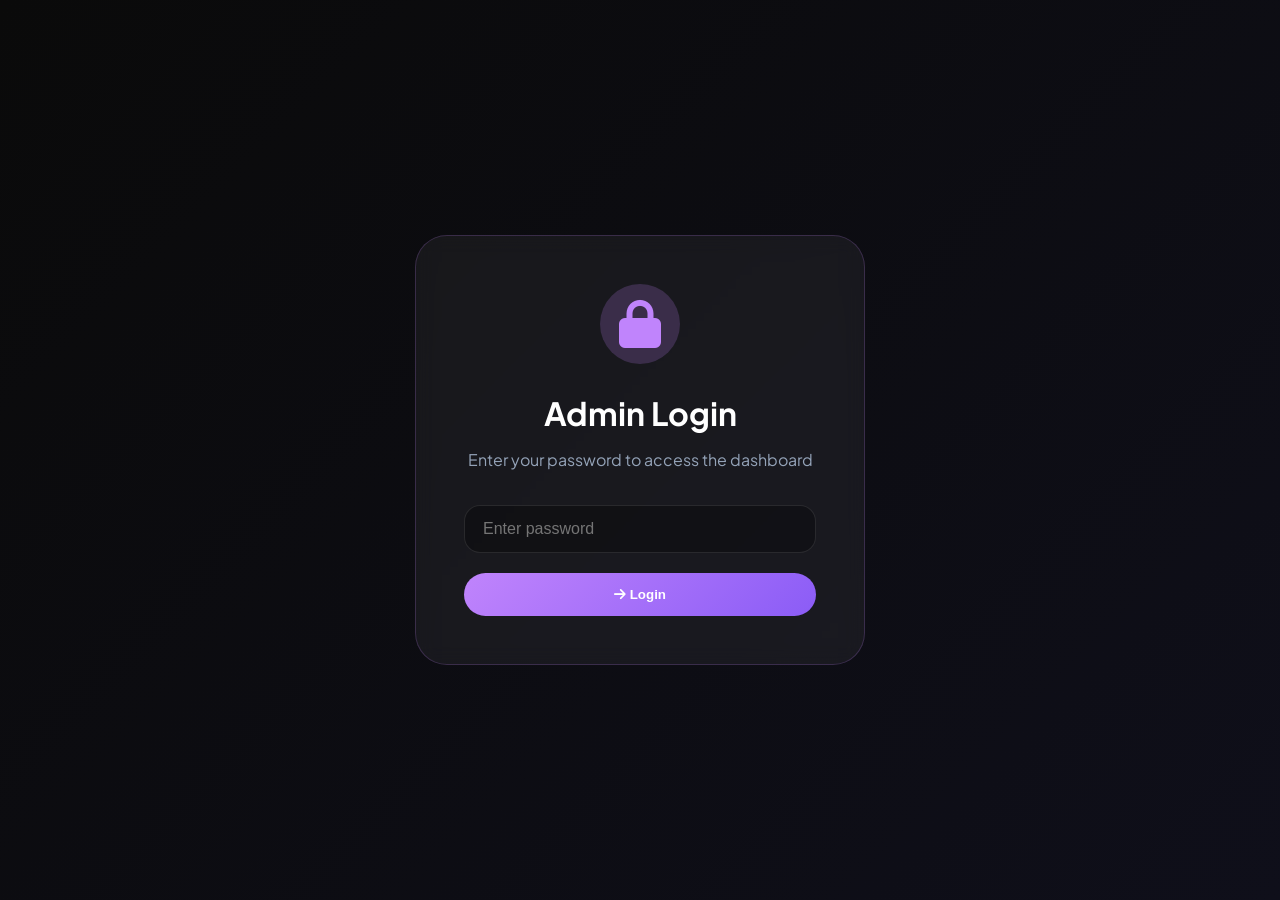
==== commit a30e30cf: "Added password protection to admin panel" ====
--- a/admin.html
+++ b/admin.html
@@ -95,6 +95,21 @@
             transform: translateY(-2px);
         }
         
+        .btn-logout {
+            background: linear-gradient(135deg, #ef4444, #dc2626);
+            color: white;
+            border: none;
+            padding: 12px 28px;
+            border-radius: 40px;
+            cursor: pointer;
+            font-weight: 600;
+            transition: transform 0.2s;
+        }
+        
+        .btn-logout:hover {
+            transform: translateY(-2px);
+        }
+        
         .filter-bar {
             display: flex;
             gap: 12px;
@@ -217,6 +232,109 @@
             margin-bottom: 20px;
         }
         
+        /* Login Screen Styles */
+        .login-container {
+            min-height: 100vh;
+            display: flex;
+            align-items: center;
+            justify-content: center;
+            padding: 20px;
+        }
+        
+        .login-card {
+            background: rgba(255, 255, 255, 0.05);
+            backdrop-filter: blur(10px);
+            border: 1px solid rgba(192, 132, 252, 0.2);
+            border-radius: 32px;
+            padding: 48px;
+            max-width: 450px;
+            width: 100%;
+            text-align: center;
+            animation: fadeInUp 0.5s ease;
+        }
+        
+        .login-card h2 {
+            font-size: 32px;
+            margin-bottom: 8px;
+        }
+        
+        .login-card p {
+            color: #94a3b8;
+            margin-bottom: 32px;
+        }
+        
+        .login-logo {
+            width: 80px;
+            height: 80px;
+            background: rgba(192, 132, 252, 0.2);
+            border-radius: 50%;
+            display: flex;
+            align-items: center;
+            justify-content: center;
+            margin: 0 auto 24px;
+        }
+        
+        .login-logo i {
+            font-size: 48px;
+            color: #c084fc;
+        }
+        
+        .login-input {
+            width: 100%;
+            padding: 14px 18px;
+            background: rgba(0, 0, 0, 0.3);
+            border: 1px solid rgba(255, 255, 255, 0.1);
+            border-radius: 16px;
+            color: white;
+            font-size: 16px;
+            margin-bottom: 20px;
+            transition: all 0.3s;
+        }
+        
+        .login-input:focus {
+            outline: none;
+            border-color: #c084fc;
+            box-shadow: 0 0 0 3px rgba(192, 132, 252, 0.1);
+        }
+        
+        .login-btn {
+            width: 100%;
+            background: linear-gradient(135deg, #c084fc, #8b5cf6);
+            color: white;
+            border: none;
+            padding: 14px;
+            border-radius: 40px;
+            font-weight: 600;
+            cursor: pointer;
+            transition: all 0.3s;
+        }
+        
+        .login-btn:hover {
+            transform: translateY(-2px);
+            box-shadow: 0 8px 20px rgba(139, 92, 246, 0.3);
+        }
+        
+        .login-error {
+            background: rgba(239, 68, 68, 0.1);
+            border: 1px solid #ef4444;
+            border-radius: 12px;
+            padding: 12px;
+            color: #ef4444;
+            margin-top: 20px;
+            display: none;
+        }
+        
+        @keyframes fadeInUp {
+            from {
+                opacity: 0;
+                transform: translateY(30px);
+            }
+            to {
+                opacity: 1;
+                transform: translateY(0);
+            }
+        }
+        
         @media (max-width: 768px) {
             .action-bar {
                 flex-direction: column;
@@ -230,16 +348,41 @@
             .booking-header {
                 flex-direction: column;
             }
+            
+            .login-card {
+                padding: 32px 24px;
+            }
         }
     </style>
 </head>
 <body>
+
+<!-- LOGIN SECTION (shown first) -->
+<div id="loginScreen" class="login-container">
+    <div class="login-card">
+        <div class="login-logo">
+            <i class="fas fa-lock"></i>
+        </div>
+        <h2>Admin Login</h2>
+        <p>Enter your password to access the dashboard</p>
+        <input type="password" id="adminPassword" class="login-input" placeholder="Enter password" onkeypress="if(event.key === 'Enter') checkLogin()">
+        <button class="login-btn" onclick="checkLogin()">
+            <i class="fas fa-arrow-right"></i> Login
+        </button>
+        <div id="loginError" class="login-error">
+            <i class="fas fa-exclamation-circle"></i> Incorrect password. Please try again.
+        </div>
+    </div>
+</div>
+
+<!-- ADMIN DASHBOARD (hidden until login) -->
+<div id="adminDashboard" style="display: none;">
     <nav class="navbar">
         <div class="container">
             <div class="logo">September<span>Designz</span></div>
             <div class="nav-links">
                 <a href="index.html"><i class="fas fa-arrow-left"></i> Back to Website</a>
-                <a href="#" onclick="window.location.reload();"><i class="fas fa-sync-alt"></i> Refresh</a>
+                <button class="btn-logout" onclick="logout()"><i class="fas fa-sign-out-alt"></i> Logout</button>
             </div>
         </div>
     </nav>
@@ -274,8 +417,64 @@
         
         <div id="bookingsList" class="bookings-list"></div>
     </div>
+</div>
 
     <script>
+        // ============================================
+        // ADMIN PASSWORD PROTECTION
+        // ============================================
+        
+        // 🔐 CHANGE THIS PASSWORD TO YOUR OWN!
+        const ADMIN_PASSWORD = "September2025";
+        
+        // Check if already logged in (session storage)
+        function checkAuth() {
+            const isLoggedIn = sessionStorage.getItem('adminLoggedIn');
+            if (isLoggedIn === 'true') {
+                showDashboard();
+            } else {
+                showLogin();
+            }
+        }
+        
+        function checkLogin() {
+            const password = document.getElementById('adminPassword').value;
+            if (password === ADMIN_PASSWORD) {
+                sessionStorage.setItem('adminLoggedIn', 'true');
+                showDashboard();
+                loadBookings(); // Load bookings after showing dashboard
+            } else {
+                const errorDiv = document.getElementById('loginError');
+                errorDiv.style.display = 'block';
+                setTimeout(() => {
+                    errorDiv.style.display = 'none';
+                }, 3000);
+                document.getElementById('adminPassword').value = '';
+            }
+        }
+        
+        function logout() {
+            sessionStorage.removeItem('adminLoggedIn');
+            showLogin();
+            // Clear any sensitive data
+            document.getElementById('statsGrid').innerHTML = '';
+            document.getElementById('bookingsList').innerHTML = '';
+        }
+        
+        function showLogin() {
+            document.getElementById('loginScreen').style.display = 'flex';
+            document.getElementById('adminDashboard').style.display = 'none';
+        }
+        
+        function showDashboard() {
+            document.getElementById('loginScreen').style.display = 'none';
+            document.getElementById('adminDashboard').style.display = 'block';
+        }
+        
+        // ============================================
+        // BOOKING MANAGEMENT
+        // ============================================
+        
         let allBookings = [];
         
         function loadBookings() {
@@ -298,7 +497,7 @@
                 </div>
                 <div class="stat-card">
                     <div class="stat-icon"><i class="fas fa-dollar-sign"></i></div>
-                    <div class="stat-number">$${totalRevenue.toLocaleString()}</div>
+                    <div class="stat-number">MWK ${totalRevenue.toLocaleString()}</div>
                     <div class="stat-label">Total Revenue</div>
                 </div>
                 <div class="stat-card">
@@ -308,7 +507,7 @@
                 </div>
                 <div class="stat-card">
                     <div class="stat-icon"><i class="fas fa-chart-line"></i></div>
-                    <div class="stat-number">$${Math.round(avgValue).toLocaleString()}</div>
+                    <div class="stat-number">MWK ${Math.round(avgValue).toLocaleString()}</div>
                     <div class="stat-label">Average Order Value</div>
                 </div>
             `;
@@ -366,7 +565,7 @@
                             <strong style="font-size: 18px;">${escapeHtml(booking.name)}</strong>
                             <div class="booking-id">Booking #${booking.id}</div>
                         </div>
-                        <div class="booking-price">$${booking.price}</div>
+                        <div class="booking-price">MWK ${booking.price.toLocaleString()}</div>
                     </div>
                     
                     <div class="booking-details">
@@ -419,7 +618,7 @@
         function viewBookingDetails(id) {
             const booking = allBookings.find(b => b.id === id);
             if (booking) {
-                alert(`📋 Booking Details\n\nName: ${booking.name}\nEmail: ${booking.email}\nService: ${booking.service}\nPrice: $${booking.price}\nDate: ${booking.date || 'Not specified'}\n\nProject Details:\n${booking.details || 'No details provided'}\n\nSubmitted: ${new Date(booking.timestamp).toLocaleString()}`);
+                alert(`📋 Booking Details\n\nName: ${booking.name}\nEmail: ${booking.email}\nService: ${booking.service}\nPrice: MWK ${booking.price.toLocaleString()}\nDate: ${booking.date || 'Not specified'}\n\nProject Details:\n${booking.details || 'No details provided'}\n\nSubmitted: ${new Date(booking.timestamp).toLocaleString()}`);
             }
         }
         
@@ -429,7 +628,7 @@
                 return;
             }
             
-            let csvContent = "Booking ID,Name,Email,Service,Price,Preferred Date,Project Details,Submission Date\n";
+            let csvContent = "Booking ID,Name,Email,Service,Price (MWK),Preferred Date,Project Details,Submission Date\n";
             allBookings.forEach(booking => {
                 csvContent += `${booking.id},"${booking.name}","${booking.email}","${booking.service}",${booking.price},"${booking.date || ''}","${(booking.details || '').replace(/"/g, '""')}","${booking.timestamp}"\n`;
             });
@@ -486,7 +685,8 @@
         `;
         document.head.appendChild(style);
         
-        loadBookings();
+        // Check authentication on page load
+        checkAuth();
     </script>
 </body>
 </html>
--- a/style.css
+++ b/style.css
@@ -602,6 +602,129 @@
     color: #c084fc;
     text-decoration: none;
 }
+/* Flyers Section */
+.flyers {
+    padding: 80px 0;
+    background: linear-gradient(135deg, rgba(192, 132, 252, 0.05), rgba(139, 92, 246, 0.02));
+}
+
+.flyers-grid {
+    display: grid;
+    grid-template-columns: repeat(auto-fit, minmax(320px, 1fr));
+    gap: 30px;
+    margin-top: 40px;
+}
+
+.flyer-item {
+    position: relative;
+    border-radius: 20px;
+    overflow: hidden;
+    cursor: pointer;
+    transition: all 0.3s ease;
+}
+
+.flyer-image {
+    position: relative;
+    overflow: hidden;
+    border-radius: 20px;
+}
+
+.flyer-image img {
+    width: 100%;
+    height: 350px;
+    object-fit: cover;
+    transition: transform 0.5s ease;
+}
+
+.flyer-item:hover .flyer-image img {
+    transform: scale(1.1);
+}
+
+.flyer-overlay {
+    position: absolute;
+    bottom: 0;
+    left: 0;
+    right: 0;
+    background: linear-gradient(to top, rgba(0,0,0,0.9), transparent);
+    padding: 30px 20px 20px;
+    transform: translateY(100%);
+    transition: transform 0.3s ease;
+}
+
+.flyer-item:hover .flyer-overlay {
+    transform: translateY(0);
+}
+
+.flyer-category {
+    display: inline-block;
+    background: #c084fc;
+    padding: 4px 12px;
+    border-radius: 20px;
+    font-size: 12px;
+    font-weight: 600;
+    margin-bottom: 10px;
+}
+
+.flyer-overlay h3 {
+    color: white;
+    font-size: 18px;
+    margin: 0;
+}
+
+/* Logo Styles */
+.logo-img {
+    height: 40px;
+    width: auto;
+    margin-right: 10px;
+    vertical-align: middle;
+}
+
+.footer-logo {
+    height: 35px;
+    width: auto;
+    margin-right: 10px;
+    vertical-align: middle;
+}
+
+.logo {
+    display: flex;
+    align-items: center;
+}
+
+/* Hero Overlay */
+.hero {
+    position: relative;
+}
+
+.hero-overlay {
+    position: absolute;
+    top: 0;
+    left: 0;
+    width: 100%;
+    height: 100%;
+    background: rgba(10, 10, 15, 0.85);
+    z-index: 1;
+}
+
+.hero .container {
+    position: relative;
+    z-index: 2;
+}
+
+/* Update responsive styles */
+@media (max-width: 768px) {
+    .flyers-grid {
+        grid-template-columns: 1fr;
+    }
+    
+    .flyer-image img {
+        height: 280px;
+    }
+    
+    .logo-img {
+        height: 30px;
+    }
+}
 
 /* Responsive */
 @media (max-width: 968px) {
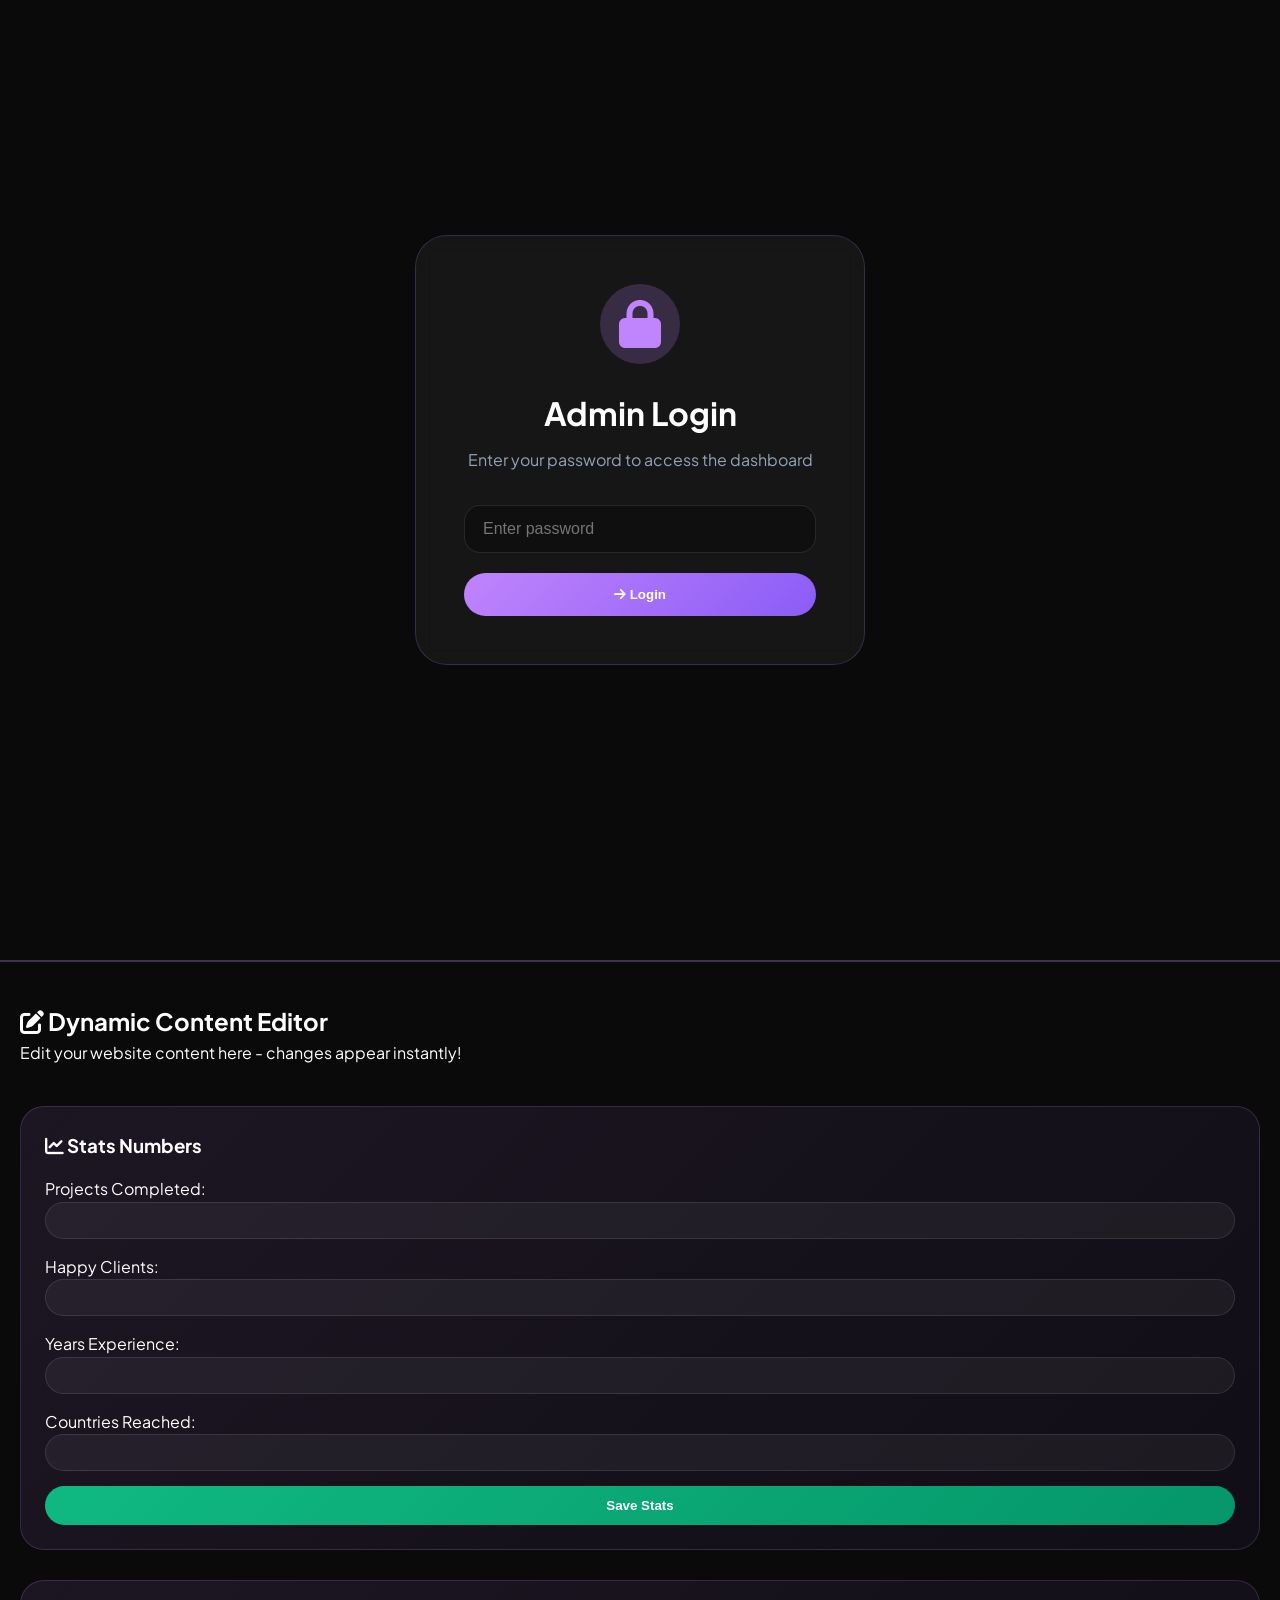
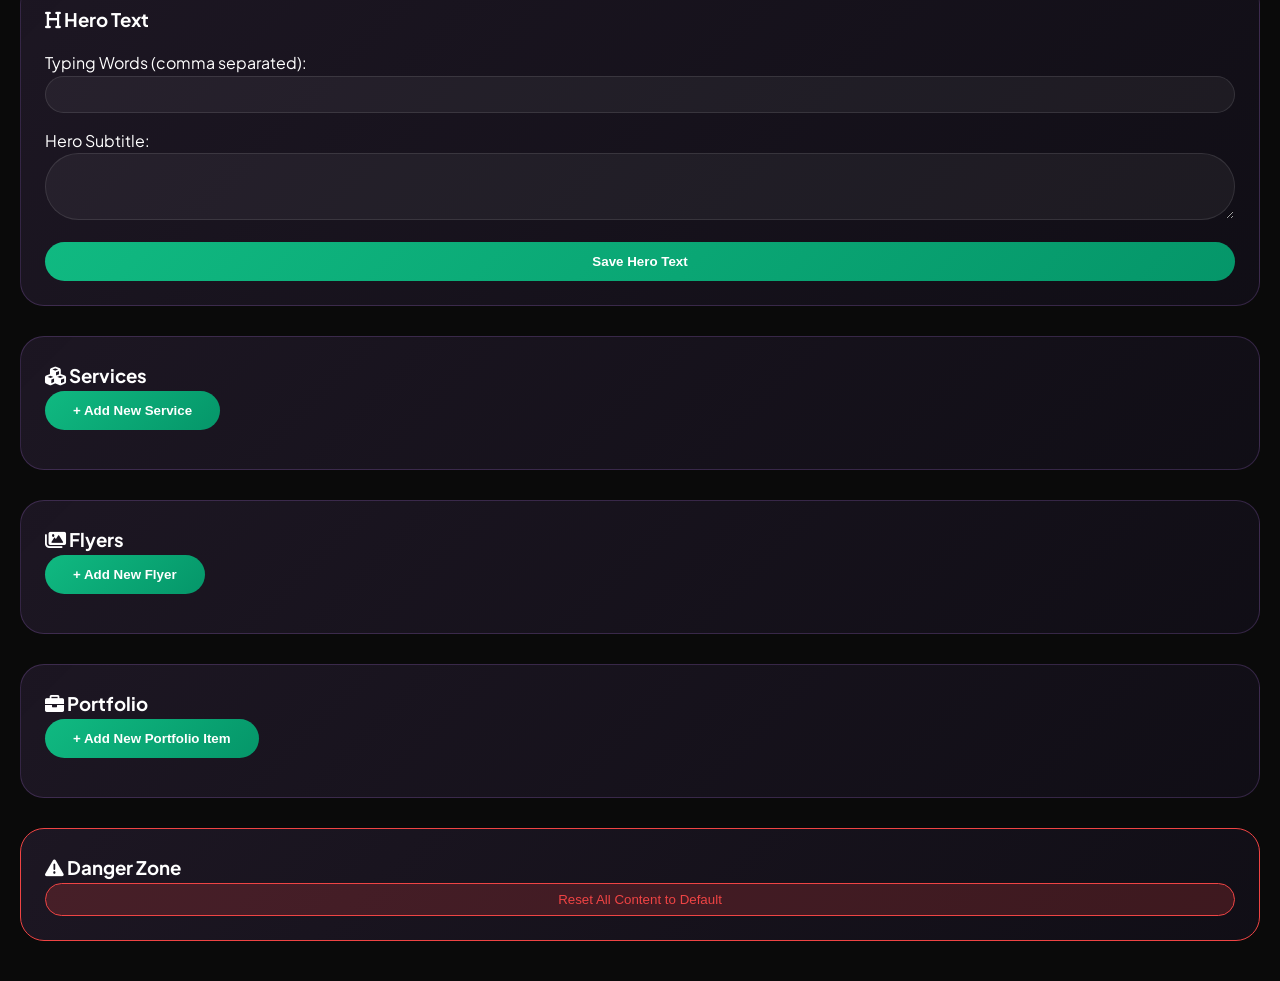
==== commit fc983ff5: "Complete dynamic website with content editor" ====
--- a/admin.html
+++ b/admin.html
@@ -418,6 +418,71 @@
         <div id="bookingsList" class="bookings-list"></div>
     </div>
 </div>
+<!-- ============================================ -->
+<!-- DYNAMIC CONTENT EDITOR SECTION -->
+<!-- ============================================ -->
+<div class="admin-container" style="margin-top: 60px; border-top: 2px solid rgba(192,132,252,0.3); padding-top: 40px;">
+    <div class="admin-header">
+        <h2><i class="fas fa-edit"></i> Dynamic Content Editor</h2>
+        <p>Edit your website content here - changes appear instantly!</p>
+    </div>
+    
+    <div style="display: grid; gap: 30px; margin-top: 30px;">
+        
+        <!-- Stats Editor -->
+        <div class="stat-card">
+            <h3><i class="fas fa-chart-line"></i> Stats Numbers</h3>
+            <div style="display: grid; gap: 15px; margin-top: 15px;">
+                <div><label>Projects Completed:</label><input type="number" id="editProjects" class="filter-select" style="width: 100%;"></div>
+                <div><label>Happy Clients:</label><input type="number" id="editClients" class="filter-select" style="width: 100%;"></div>
+                <div><label>Years Experience:</label><input type="number" id="editYears" class="filter-select" style="width: 100%;"></div>
+                <div><label>Countries Reached:</label><input type="number" id="editCountries" class="filter-select" style="width: 100%;"></div>
+                <button class="btn-export" onclick="updateStats()">Save Stats</button>
+            </div>
+        </div>
+        
+        <!-- Hero Text Editor -->
+        <div class="stat-card">
+            <h3><i class="fas fa-heading"></i> Hero Text</h3>
+            <div style="display: grid; gap: 15px; margin-top: 15px;">
+                <div><label>Typing Words (comma separated):</label><input type="text" id="editTypingWords" class="filter-select" style="width: 100%;"></div>
+                <div><label>Hero Subtitle:</label><textarea id="editHeroSubtitle" rows="3" class="filter-select" style="width: 100%;"></textarea></div>
+                <button class="btn-export" onclick="updateHeroText()">Save Hero Text</button>
+            </div>
+        </div>
+        
+        <!-- Services Editor -->
+        <div class="stat-card">
+            <h3><i class="fas fa-cubes"></i> Services</h3>
+            <button class="btn-export" onclick="addService()" style="margin-bottom: 15px; width: auto;">+ Add New Service</button>
+            <div id="servicesList"></div>
+        </div>
+        
+        <!-- Flyers Editor -->
+        <div class="stat-card">
+            <h3><i class="fas fa-images"></i> Flyers</h3>
+            <button class="btn-export" onclick="addFlyer()" style="margin-bottom: 15px; width: auto;">+ Add New Flyer</button>
+            <div id="flyersList"></div>
+        </div>
+        
+        <!-- Portfolio Editor -->
+        <div class="stat-card">
+            <h3><i class="fas fa-briefcase"></i> Portfolio</h3>
+            <button class="btn-export" onclick="addPortfolio()" style="margin-bottom: 15px; width: auto;">+ Add New Portfolio Item</button>
+            <div id="portfolioList"></div>
+        </div>
+        
+        <!-- Reset Button -->
+        <div class="stat-card" style="border-color: #ef4444;">
+            <h3><i class="fas fa-exclamation-triangle"></i> Danger Zone</h3>
+            <button class="btn-delete" onclick="resetToDefault()" style="width: 100%;">Reset All Content to Default</button>
+        </div>
+        
+    </div>
+</div>
+
+<!-- Include the editor script -->
+<script src="admin-editor.js"></script>
 
     <script>
         // ============================================
--- a/style.css
+++ b/style.css
@@ -1,3 +1,6 @@
+/* ============================================
+   RESET & BASE STYLES
+   ============================================ */
 * {
     margin: 0;
     padding: 0;
@@ -6,19 +9,351 @@
 
 body {
     font-family: 'Plus Jakarta Sans', sans-serif;
-    background: linear-gradient(135deg, #0a0a0a 0%, #0f0f1a 100%);
+    background: #0a0a0a;
     color: #ffffff;
     line-height: 1.6;
     overflow-x: hidden;
-}
-
+    cursor: none;
+}
+
+/* ============================================
+   CUSTOM GLOWING CURSOR
+   ============================================ */
+.custom-cursor {
+    width: 30px;
+    height: 30px;
+    border: 2px solid #c084fc;
+    border-radius: 50%;
+    position: fixed;
+    pointer-events: none;
+    z-index: 9999;
+    transition: all 0.1s ease;
+    transform: translate(-50%, -50%);
+    box-shadow: 0 0 15px rgba(192, 132, 252, 0.8);
+    animation: cursorPulse 2s infinite;
+}
+
+.cursor-dot {
+    width: 6px;
+    height: 6px;
+    background: #c084fc;
+    border-radius: 50%;
+    position: fixed;
+    pointer-events: none;
+    z-index: 9999;
+    transition: all 0.05s ease;
+    transform: translate(-50%, -50%);
+    box-shadow: 0 0 10px #c084fc;
+}
+
+@keyframes cursorPulse {
+    0% { transform: translate(-50%, -50%) scale(1); opacity: 1; }
+    50% { transform: translate(-50%, -50%) scale(1.2); opacity: 0.8; }
+    100% { transform: translate(-50%, -50%) scale(1); opacity: 1; }
+}
+
+/* Hide default cursor on interactive elements */
+a, button, .service-card, .btn, input, select, textarea, 
+.nav-links a, .whatsapp-float, .flyer-item, .portfolio-item, .logo-link {
+    cursor: none;
+}
+
+/* ============================================
+   ANIMATED BACKGROUND (FLOATING ORBS)
+   ============================================ */
+.animated-bg {
+    position: fixed;
+    top: 0;
+    left: 0;
+    width: 100%;
+    height: 100%;
+    z-index: -2;
+    overflow: hidden;
+    pointer-events: none;
+}
+
+.bg-orb {
+    position: absolute;
+    border-radius: 50%;
+    filter: blur(80px);
+    opacity: 0.5;
+    animation: floatOrb 20s infinite alternate ease-in-out;
+}
+
+.orb-1 {
+    width: 60vw;
+    height: 60vw;
+    background: radial-gradient(circle, rgba(192, 132, 252, 0.4), rgba(139, 92, 246, 0.1));
+    top: -20%;
+    left: -20%;
+    animation-duration: 25s;
+}
+
+.orb-2 {
+    width: 50vw;
+    height: 50vw;
+    background: radial-gradient(circle, rgba(6, 182, 212, 0.3), rgba(59, 130, 246, 0.1));
+    bottom: -10%;
+    right: -15%;
+    animation-duration: 30s;
+    animation-delay: 2s;
+}
+
+.orb-3 {
+    width: 45vw;
+    height: 45vw;
+    background: radial-gradient(circle, rgba(245, 158, 11, 0.25), rgba(139, 92, 246, 0.05));
+    top: 40%;
+    left: 30%;
+    animation-duration: 28s;
+    animation-delay: 5s;
+}
+
+.orb-4 {
+    width: 70vw;
+    height: 70vw;
+    background: radial-gradient(circle, rgba(168, 85, 247, 0.2), rgba(236, 72, 153, 0.05));
+    bottom: -30%;
+    left: -20%;
+    animation-duration: 35s;
+    animation-delay: 1s;
+}
+
+@keyframes floatOrb {
+    0% { transform: translate(0, 0) scale(1); opacity: 0.4; }
+    50% { transform: translate(5%, 8%) scale(1.1); opacity: 0.6; }
+    100% { transform: translate(-3%, -5%) scale(0.95); opacity: 0.45; }
+}
+
+/* Moving Grid Overlay */
+.grid-overlay {
+    position: fixed;
+    top: 0;
+    left: 0;
+    width: 100%;
+    height: 100%;
+    background-image: 
+        linear-gradient(rgba(192, 132, 252, 0.05) 1px, transparent 1px),
+        linear-gradient(90deg, rgba(192, 132, 252, 0.05) 1px, transparent 1px);
+    background-size: 50px 50px;
+    z-index: -1;
+    pointer-events: none;
+    animation: moveGrid 30s linear infinite;
+}
+
+@keyframes moveGrid {
+    0% { transform: translate(0, 0); }
+    100% { transform: translate(50px, 50px); }
+}
+
+/* Floating Particles */
+.particle-wave {
+    position: fixed;
+    top: 0;
+    left: 0;
+    width: 100%;
+    height: 100%;
+    z-index: -1;
+    pointer-events: none;
+}
+
+.particle {
+    position: absolute;
+    background-color: rgba(192, 132, 252, 0.6);
+    border-radius: 50%;
+    box-shadow: 0 0 8px rgba(192, 132, 252, 0.8);
+    opacity: 0;
+    animation: particleFloat 12s infinite ease-in-out;
+}
+
+@keyframes particleFloat {
+    0% { transform: translateY(100vh) scale(0); opacity: 0; }
+    20% { opacity: 0.6; }
+    80% { opacity: 0.6; }
+    100% { transform: translateY(-20vh) scale(1); opacity: 0; }
+}
+
+/* ============================================
+   CLICKABLE LOGO WITH POP-OUT EFFECT
+   ============================================ */
+.logo-link {
+    text-decoration: none;
+    display: inline-block;
+    transition: all 0.3s ease;
+}
+
+.logo {
+    display: flex;
+    align-items: center;
+    gap: 12px;
+    transition: all 0.3s ease;
+}
+
+.logo-img {
+    height: 45px;
+    width: auto;
+    transition: all 0.3s ease;
+}
+
+.logo-text {
+    font-size: 28px;
+    font-weight: 800;
+    background: linear-gradient(135deg, #ffffff, #c084fc);
+    -webkit-background-clip: text;
+    background-clip: text;
+    color: transparent;
+}
+
+.logo-text span {
+    background: none;
+    color: #c084fc;
+}
+
+/* Pop-out hover effects */
+.logo-link:hover {
+    transform: scale(1.08);
+    cursor: pointer;
+}
+
+.logo-link:hover .logo-img {
+    transform: rotate(5deg) scale(1.05);
+    filter: drop-shadow(0 0 8px rgba(192, 132, 252, 0.6));
+}
+
+.logo-link:hover .logo-text {
+    background: linear-gradient(135deg, #c084fc, #ffffff);
+    -webkit-background-clip: text;
+    background-clip: text;
+    color: transparent;
+}
+
+/* ============================================
+   TYPING ANIMATION HERO
+   ============================================ */
+.hero-title {
+    font-size: 64px;
+    font-weight: 800;
+    line-height: 1.2;
+    margin-bottom: 24px;
+}
+
+.typed-word {
+    background: linear-gradient(135deg, #c084fc, #8b5cf6);
+    -webkit-background-clip: text;
+    background-clip: text;
+    color: transparent;
+    border-right: 3px solid #c084fc;
+    animation: blink 0.7s infinite;
+}
+
+@keyframes blink {
+    0%, 100% { border-color: #c084fc; }
+    50% { border-color: transparent; }
+}
+
+/* ============================================
+   ANIMATED STATS COUNTERS
+   ============================================ */
+.stats-showcase {
+    padding: 60px 0;
+    background: linear-gradient(135deg, rgba(192, 132, 252, 0.1), rgba(139, 92, 246, 0.05));
+    border-radius: 40px;
+    margin: 40px 0;
+}
+
+.stats-grid-custom {
+    display: grid;
+    grid-template-columns: repeat(auto-fit, minmax(200px, 1fr));
+    gap: 40px;
+    text-align: center;
+}
+
+.stat-item-custom {
+    padding: 20px;
+    transition: all 0.3s;
+}
+
+.stat-item-custom:hover {
+    transform: translateY(-10px);
+}
+
+.stat-number-custom {
+    font-size: 56px;
+    font-weight: 800;
+    background: linear-gradient(135deg, #c084fc, #8b5cf6);
+    -webkit-background-clip: text;
+    background-clip: text;
+    color: transparent;
+    margin-bottom: 10px;
+}
+
+.stat-label-custom {
+    font-size: 18px;
+    color: #94a3b8;
+    font-weight: 500;
+}
+
+/* ============================================
+   WHATSAPP FLOATING BUTTON
+   ============================================ */
+.whatsapp-float {
+    position: fixed;
+    bottom: 30px;
+    right: 30px;
+    width: 60px;
+    height: 60px;
+    background-color: #25D366;
+    border-radius: 50%;
+    display: flex;
+    align-items: center;
+    justify-content: center;
+    z-index: 1000;
+    box-shadow: 0 4px 15px rgba(37, 211, 102, 0.4);
+    transition: all 0.3s ease;
+    text-decoration: none;
+}
+
+.whatsapp-float:hover {
+    transform: scale(1.1);
+    box-shadow: 0 8px 25px rgba(37, 211, 102, 0.6);
+}
+
+.whatsapp-float i {
+    font-size: 32px;
+    color: white;
+}
+
+/* ============================================
+   TOAST NOTIFICATION
+   ============================================ */
+.toast-notification {
+    position: fixed;
+    bottom: 100px;
+    right: 30px;
+    background: #10b981;
+    color: white;
+    padding: 12px 24px;
+    border-radius: 40px;
+    z-index: 1001;
+    animation: slideIn 0.3s ease;
+    font-weight: 500;
+    box-shadow: 0 4px 15px rgba(0,0,0,0.2);
+}
+
+@keyframes slideIn {
+    from { transform: translateX(100%); opacity: 0; }
+    to { transform: translateX(0); opacity: 1; }
+}
+
+/* ============================================
+   NAVBAR & LAYOUT
+   ============================================ */
 .container {
     max-width: 1280px;
     margin: 0 auto;
     padding: 0 24px;
 }
 
-/* Navbar */
 .navbar {
     background: rgba(10, 10, 15, 0.95);
     backdrop-filter: blur(10px);
@@ -35,26 +370,6 @@
     align-items: center;
 }
 
-.logo {
-    font-size: 28px;
-    font-weight: 800;
-    background: linear-gradient(135deg, #ffffff, #c084fc);
-    -webkit-background-clip: text;
-    background-clip: text;
-    color: transparent;
-}
-
-.logo span {
-    background: none;
-    -webkit-background-clip: unset;
-    color: #c084fc;
-}
-
-.logo i {
-    color: #c084fc;
-    margin-right: 8px;
-}
-
 .nav-links {
     display: flex;
     gap: 32px;
@@ -85,17 +400,32 @@
     cursor: pointer;
 }
 
-/* Hero Section */
+/* ============================================
+   HERO SECTION
+   ============================================ */
 .hero {
     position: relative;
     padding: 100px 0;
     overflow: hidden;
 }
 
+.hero-overlay {
+    position: absolute;
+    top: 0;
+    left: 0;
+    width: 100%;
+    height: 100%;
+    background: rgba(10, 10, 15, 0.7);
+    z-index: 1;
+}
+
+.hero .container {
+    position: relative;
+    z-index: 2;
+}
+
 .hero-content {
     text-align: center;
-    position: relative;
-    z-index: 2;
 }
 
 .hero-badge {
@@ -109,20 +439,6 @@
     border: 1px solid rgba(192, 132, 252, 0.3);
 }
 
-.hero-title {
-    font-size: 64px;
-    font-weight: 800;
-    line-height: 1.2;
-    margin-bottom: 24px;
-}
-
-.gradient-text {
-    background: linear-gradient(135deg, #c084fc, #8b5cf6);
-    -webkit-background-clip: text;
-    background-clip: text;
-    color: transparent;
-}
-
 .hero-subtitle {
     font-size: 20px;
     color: #94a3b8;
@@ -137,6 +453,9 @@
     margin-bottom: 48px;
 }
 
+/* ============================================
+   BUTTONS
+   ============================================ */
 .btn {
     display: inline-flex;
     align-items: center;
@@ -178,41 +497,9 @@
     justify-content: center;
 }
 
-.hero-stats {
-    display: flex;
-    justify-content: center;
-    gap: 48px;
-}
-
-.stat {
-    text-align: center;
-}
-
-.stat-number {
-    display: block;
-    font-size: 32px;
-    font-weight: 800;
-    color: #c084fc;
-}
-
-.stat-label {
-    font-size: 14px;
-    color: #94a3b8;
-}
-
-.hero-shape {
-    position: absolute;
-    top: 50%;
-    left: 50%;
-    transform: translate(-50%, -50%);
-    width: 800px;
-    height: 800px;
-    background: radial-gradient(circle, rgba(192, 132, 252, 0.1), transparent);
-    border-radius: 50%;
-    z-index: 1;
-}
-
-/* Section Styles */
+/* ============================================
+   SECTION HEADERS
+   ============================================ */
 .section-header {
     text-align: center;
     margin-bottom: 60px;
@@ -238,6 +525,13 @@
     margin-bottom: 16px;
 }
 
+.gradient-text {
+    background: linear-gradient(135deg, #c084fc, #8b5cf6);
+    -webkit-background-clip: text;
+    background-clip: text;
+    color: transparent;
+}
+
 .section-subtitle {
     font-size: 18px;
     color: #94a3b8;
@@ -245,7 +539,9 @@
     margin: 0 auto;
 }
 
-/* Services */
+/* ============================================
+   SERVICES SECTION
+   ============================================ */
 .services {
     padding: 80px 0;
 }
@@ -261,13 +557,13 @@
     border-radius: 24px;
     padding: 32px;
     transition: all 0.3s;
-    position: relative;
     border: 1px solid rgba(255, 255, 255, 0.05);
 }
 
 .service-card.featured {
     border: 2px solid #c084fc;
     transform: scale(1.02);
+    position: relative;
 }
 
 .popular-badge {
@@ -354,7 +650,80 @@
     transform: translateX(5px);
 }
 
-/* Portfolio */
+/* ============================================
+   FLYERS SECTION
+   ============================================ */
+.flyers {
+    padding: 80px 0;
+    background: linear-gradient(135deg, rgba(192, 132, 252, 0.05), rgba(139, 92, 246, 0.02));
+}
+
+.flyers-grid {
+    display: grid;
+    grid-template-columns: repeat(auto-fit, minmax(320px, 1fr));
+    gap: 30px;
+    margin-top: 40px;
+}
+
+.flyer-item {
+    position: relative;
+    border-radius: 20px;
+    overflow: hidden;
+    cursor: pointer;
+    transition: all 0.3s ease;
+}
+
+.flyer-image {
+    position: relative;
+    overflow: hidden;
+    border-radius: 20px;
+}
+
+.flyer-image img {
+    width: 100%;
+    height: 350px;
+    object-fit: cover;
+    transition: transform 0.5s ease;
+}
+
+.flyer-item:hover .flyer-image img {
+    transform: scale(1.1);
+}
+
+.flyer-overlay {
+    position: absolute;
+    bottom: 0;
+    left: 0;
+    right: 0;
+    background: linear-gradient(to top, rgba(0,0,0,0.9), transparent);
+    padding: 30px 20px 20px;
+    transform: translateY(100%);
+    transition: transform 0.3s ease;
+}
+
+.flyer-item:hover .flyer-overlay {
+    transform: translateY(0);
+}
+
+.flyer-category {
+    display: inline-block;
+    background: #c084fc;
+    padding: 4px 12px;
+    border-radius: 20px;
+    font-size: 12px;
+    font-weight: 600;
+    margin-bottom: 10px;
+}
+
+.flyer-overlay h3 {
+    color: white;
+    font-size: 18px;
+    margin: 0;
+}
+
+/* ============================================
+   PORTFOLIO SECTION
+   ============================================ */
 .portfolio {
     padding: 80px 0;
 }
@@ -438,7 +807,9 @@
     color: #94a3b8;
 }
 
-/* Booking Section */
+/* ============================================
+   BOOKING SECTION
+   ============================================ */
 .booking {
     padding: 80px 0;
 }
@@ -529,7 +900,164 @@
     text-align: center;
 }
 
-/* Footer */
+/* ============================================
+   PAYMENT SECTION
+   ============================================ */
+.payment-section {
+    margin-top: 24px;
+    padding-top: 20px;
+    border-top: 1px solid rgba(255, 255, 255, 0.1);
+}
+
+.payment-title {
+    font-size: 18px;
+    font-weight: 600;
+    margin-bottom: 16px;
+    color: #c084fc;
+}
+
+.payment-options {
+    display: flex;
+    flex-direction: column;
+    gap: 12px;
+}
+
+.payment-option {
+    background: rgba(255, 255, 255, 0.03);
+    border: 1px solid rgba(255, 255, 255, 0.1);
+    border-radius: 16px;
+    padding: 16px;
+    cursor: pointer;
+    transition: all 0.3s;
+    display: flex;
+    align-items: center;
+    gap: 12px;
+}
+
+.payment-option:hover {
+    background: rgba(192, 132, 252, 0.1);
+    border-color: #c084fc;
+}
+
+.payment-option input {
+    width: 20px;
+    height: 20px;
+    cursor: pointer;
+    accent-color: #c084fc;
+}
+
+.payment-icon {
+    width: 40px;
+    height: 40px;
+    display: flex;
+    align-items: center;
+    justify-content: center;
+    font-size: 24px;
+}
+
+.payment-info {
+    flex: 1;
+}
+
+.payment-name {
+    font-weight: 600;
+    margin-bottom: 4px;
+}
+
+.payment-desc {
+    font-size: 12px;
+    color: #94a3b8;
+}
+
+.payment-details {
+    background: rgba(0, 0, 0, 0.3);
+    border-radius: 12px;
+    padding: 16px;
+    margin-top: 16px;
+    display: none;
+}
+
+.payment-details.active {
+    display: block;
+    animation: fadeIn 0.3s ease;
+}
+
+@keyframes fadeIn {
+    from { opacity: 0; transform: translateY(-10px); }
+    to { opacity: 1; transform: translateY(0); }
+}
+
+.payment-details h4 {
+    font-size: 14px;
+    margin-bottom: 12px;
+    color: #c084fc;
+}
+
+.payment-number {
+    background: rgba(192, 132, 252, 0.1);
+    padding: 12px;
+    border-radius: 12px;
+    font-family: monospace;
+    font-size: 18px;
+    text-align: center;
+    margin-bottom: 12px;
+    word-break: break-all;
+}
+
+.ussd-btn {
+    background: linear-gradient(135deg, #10b981, #059669);
+    border: none;
+    color: white;
+    padding: 12px 20px;
+    border-radius: 40px;
+    cursor: pointer;
+    font-weight: 600;
+    width: 100%;
+    transition: all 0.2s;
+    margin-bottom: 10px;
+}
+
+.ussd-btn:hover {
+    transform: translateY(-2px);
+    box-shadow: 0 5px 15px rgba(16, 185, 129, 0.3);
+}
+
+.copy-btn {
+    background: rgba(192, 132, 252, 0.2);
+    border: 1px solid #c084fc;
+    color: #c084fc;
+    padding: 8px 16px;
+    border-radius: 40px;
+    cursor: pointer;
+    width: 100%;
+    font-size: 14px;
+    transition: all 0.2s;
+}
+
+.copy-btn:hover {
+    background: rgba(192, 132, 252, 0.3);
+}
+
+.paypal-btn {
+    background: #0070ba;
+    color: white;
+    border: none;
+    padding: 12px 20px;
+    border-radius: 40px;
+    cursor: pointer;
+    font-weight: 600;
+    width: 100%;
+    transition: all 0.2s;
+}
+
+.paypal-btn:hover {
+    background: #003087;
+    transform: translateY(-2px);
+}
+
+/* ============================================
+   FOOTER
+   ============================================ */
 .footer {
     background: #050508;
     padding: 60px 0 20px;
@@ -602,144 +1130,20 @@
     color: #c084fc;
     text-decoration: none;
 }
-/* Flyers Section */
-.flyers {
-    padding: 80px 0;
-    background: linear-gradient(135deg, rgba(192, 132, 252, 0.05), rgba(139, 92, 246, 0.02));
-}
-
-.flyers-grid {
-    display: grid;
-    grid-template-columns: repeat(auto-fit, minmax(320px, 1fr));
-    gap: 30px;
-    margin-top: 40px;
-}
-
-.flyer-item {
-    position: relative;
-    border-radius: 20px;
-    overflow: hidden;
-    cursor: pointer;
-    transition: all 0.3s ease;
-}
-
-.flyer-image {
-    position: relative;
-    overflow: hidden;
-    border-radius: 20px;
-}
-
-.flyer-image img {
-    width: 100%;
-    height: 350px;
-    object-fit: cover;
-    transition: transform 0.5s ease;
-}
-
-.flyer-item:hover .flyer-image img {
-    transform: scale(1.1);
-}
-
-.flyer-overlay {
-    position: absolute;
-    bottom: 0;
-    left: 0;
-    right: 0;
-    background: linear-gradient(to top, rgba(0,0,0,0.9), transparent);
-    padding: 30px 20px 20px;
-    transform: translateY(100%);
-    transition: transform 0.3s ease;
-}
-
-.flyer-item:hover .flyer-overlay {
-    transform: translateY(0);
-}
-
-.flyer-category {
-    display: inline-block;
-    background: #c084fc;
-    padding: 4px 12px;
-    border-radius: 20px;
-    font-size: 12px;
-    font-weight: 600;
-    margin-bottom: 10px;
-}
-
-.flyer-overlay h3 {
-    color: white;
-    font-size: 18px;
-    margin: 0;
-}
-
-/* Logo Styles */
-.logo-img {
-    height: 40px;
-    width: auto;
-    margin-right: 10px;
-    vertical-align: middle;
-}
-
-.footer-logo {
-    height: 35px;
-    width: auto;
-    margin-right: 10px;
-    vertical-align: middle;
-}
-
-.logo {
-    display: flex;
-    align-items: center;
-}
-
-/* Hero Overlay */
-.hero {
-    position: relative;
-}
-
-.hero-overlay {
-    position: absolute;
-    top: 0;
-    left: 0;
-    width: 100%;
-    height: 100%;
-    background: rgba(10, 10, 15, 0.85);
-    z-index: 1;
-}
-
-.hero .container {
-    position: relative;
-    z-index: 2;
-}
-
-/* Update responsive styles */
-@media (max-width: 768px) {
-    .flyers-grid {
-        grid-template-columns: 1fr;
-    }
-    
-    .flyer-image img {
-        height: 280px;
-    }
-    
-    .logo-img {
-        height: 30px;
-    }
-}
-
-/* Responsive */
+
+/* ============================================
+   RESPONSIVE DESIGN
+   ============================================ */
 @media (max-width: 968px) {
     .hero-title {
         font-size: 48px;
     }
-    
     .section-title {
         font-size: 36px;
     }
-    
     .booking-wrapper {
         grid-template-columns: 1fr;
     }
-    
     .services-grid,
     .portfolio-grid {
         grid-template-columns: 1fr;
@@ -750,32 +1154,47 @@
     .nav-links {
         display: none;
     }
-    
     .mobile-menu {
         display: block;
     }
-    
     .hero-title {
         font-size: 36px;
     }
-    
-    .hero-stats {
-        flex-direction: column;
-        gap: 20px;
-    }
-    
     .hero-buttons {
         flex-direction: column;
         align-items: center;
     }
-    
     .btn {
         width: 100%;
         justify-content: center;
     }
-}
-
-/* Animations */
+    .stat-number-custom {
+        font-size: 36px;
+    }
+    .flyers-grid {
+        grid-template-columns: 1fr;
+    }
+    .flyer-image img {
+        height: 280px;
+    }
+    .custom-cursor,
+    .cursor-dot {
+        display: none;
+    }
+    body {
+        cursor: auto;
+    }
+    .logo-img {
+        height: 35px;
+    }
+    .logo-text {
+        font-size: 20px;
+    }
+}
+
+/* ============================================
+   ANIMATIONS
+   ============================================ */
 @keyframes fadeInUp {
     from {
         opacity: 0;
@@ -787,6 +1206,6 @@
     }
 }
 
-.service-card, .portfolio-item, .stat-card {
+.service-card, .portfolio-item, .flyer-item {
     animation: fadeInUp 0.6s ease forwards;
 }
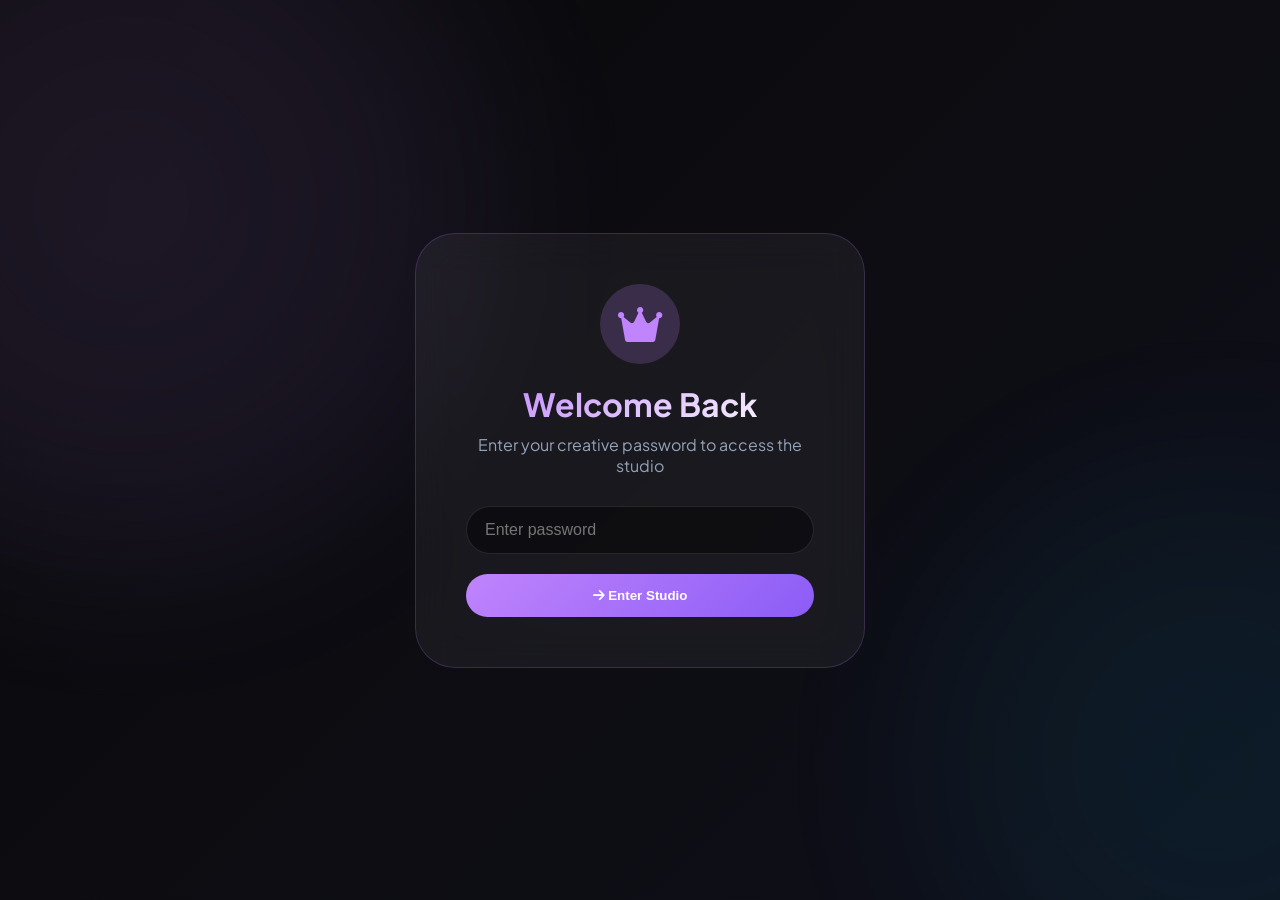
==== commit cce7506d: "Complete website with About section, animated counters, image effects, and password-protected admin" ====
--- a/admin.html
+++ b/admin.html
@@ -3,236 +3,114 @@
 <head>
     <meta charset="UTF-8">
     <meta name="viewport" content="width=device-width, initial-scale=1.0">
-    <title>Admin Dashboard - September Designz</title>
-    <link rel="stylesheet" href="style.css">
+    <title>September Designz | Creative Admin Studio</title>
     <link rel="stylesheet" href="https://cdnjs.cloudflare.com/ajax/libs/font-awesome/6.0.0/css/all.min.css">
     <link href="https://fonts.googleapis.com/css2?family=Plus+Jakarta+Sans:wght@300;400;500;600;700;800&display=swap" rel="stylesheet">
+    <link rel="icon" type="image/png" href="images/logo.png">
     <style>
-        .admin-container {
+        * {
+            margin: 0;
+            padding: 0;
+            box-sizing: border-box;
+        }
+        
+        body {
+            font-family: 'Plus Jakarta Sans', sans-serif;
+            background: linear-gradient(135deg, #0a0a0a 0%, #0f0f1a 100%);
+            color: #ffffff;
+            min-height: 100vh;
+        }
+        
+        .animated-bg {
+            position: fixed;
+            top: 0;
+            left: 0;
+            width: 100%;
+            height: 100%;
+            z-index: -1;
+            overflow: hidden;
+        }
+        
+        .orb {
+            position: absolute;
+            border-radius: 50%;
+            filter: blur(80px);
+            opacity: 0.3;
+            animation: float 25s infinite alternate;
+        }
+        
+        .orb-1 { width: 60vw; height: 60vw; background: radial-gradient(circle, rgba(192,132,252,0.4), rgba(139,92,246,0.1)); top: -20%; left: -20%; animation-duration: 20s; }
+        .orb-2 { width: 50vw; height: 50vw; background: radial-gradient(circle, rgba(6,182,212,0.3), rgba(59,130,246,0.1)); bottom: -20%; right: -20%; animation-duration: 25s; animation-delay: 5s; }
+        
+        @keyframes float {
+            0% { transform: translate(0, 0) scale(1); }
+            100% { transform: translate(10%, 10%) scale(1.2); }
+        }
+        
+        .navbar {
+            background: rgba(10, 10, 15, 0.8);
+            backdrop-filter: blur(20px);
+            border-bottom: 1px solid rgba(192, 132, 252, 0.2);
+            padding: 16px 0;
+            position: sticky;
+            top: 0;
+            z-index: 100;
+        }
+        
+        .container {
             max-width: 1400px;
             margin: 0 auto;
-            padding: 40px 20px;
-        }
-        
-        .admin-header {
-            margin-bottom: 40px;
-        }
-        
-        .admin-header h1 {
-            font-size: 42px;
-            margin-bottom: 10px;
-        }
-        
-        .stats-grid {
-            display: grid;
-            grid-template-columns: repeat(auto-fit, minmax(280px, 1fr));
-            gap: 24px;
-            margin-bottom: 48px;
-        }
-        
-        .stat-card {
-            background: linear-gradient(135deg, rgba(192, 132, 252, 0.1), rgba(139, 92, 246, 0.05));
-            border: 1px solid rgba(192, 132, 252, 0.2);
-            border-radius: 24px;
-            padding: 24px;
-            transition: transform 0.3s;
-        }
-        
-        .stat-card:hover {
-            transform: translateY(-5px);
-        }
-        
-        .stat-icon {
-            width: 60px;
-            height: 60px;
-            background: rgba(192, 132, 252, 0.2);
-            border-radius: 16px;
-            display: flex;
-            align-items: center;
-            justify-content: center;
-            margin-bottom: 20px;
-        }
-        
-        .stat-icon i {
-            font-size: 32px;
-            color: #c084fc;
-        }
-        
-        .stat-number {
-            font-size: 48px;
-            font-weight: 800;
-            color: #c084fc;
-            margin-bottom: 8px;
-        }
-        
-        .stat-label {
-            font-size: 16px;
-            color: #94a3b8;
-            font-weight: 500;
-        }
-        
-        .action-bar {
+            padding: 0 24px;
+        }
+        
+        .navbar .container {
             display: flex;
             justify-content: space-between;
             align-items: center;
-            margin-bottom: 32px;
-            flex-wrap: wrap;
-            gap: 16px;
-        }
-        
-        .btn-export {
-            background: linear-gradient(135deg, #10b981, #059669);
-            color: white;
-            border: none;
-            padding: 12px 28px;
-            border-radius: 40px;
-            cursor: pointer;
-            font-weight: 600;
-            transition: transform 0.2s;
-        }
-        
-        .btn-export:hover {
-            transform: translateY(-2px);
-        }
-        
-        .btn-logout {
-            background: linear-gradient(135deg, #ef4444, #dc2626);
-            color: white;
-            border: none;
-            padding: 12px 28px;
-            border-radius: 40px;
-            cursor: pointer;
-            font-weight: 600;
-            transition: transform 0.2s;
-        }
-        
-        .btn-logout:hover {
-            transform: translateY(-2px);
-        }
-        
-        .filter-bar {
-            display: flex;
-            gap: 12px;
-        }
-        
-        .filter-select {
-            background: rgba(255, 255, 255, 0.05);
-            border: 1px solid rgba(255, 255, 255, 0.1);
-            padding: 10px 20px;
+        }
+        
+        .logo {
+            display: flex;
+            align-items: center;
+            gap: 10px;
+            font-size: 24px;
+            font-weight: 800;
+        }
+        
+        .logo img {
+            height: 40px;
+            width: auto;
+        }
+        
+        .logo span {
+            background: linear-gradient(135deg, #c084fc, #8b5cf6);
+            -webkit-background-clip: text;
+            background-clip: text;
+            color: transparent;
+        }
+        
+        .nav-buttons {
+            display: flex;
+            gap: 15px;
+        }
+        
+        .nav-btn {
+            background: rgba(255,255,255,0.05);
+            border: 1px solid rgba(255,255,255,0.1);
+            padding: 8px 20px;
             border-radius: 40px;
             color: white;
-            cursor: pointer;
-        }
-        
-        .bookings-list {
-            display: flex;
-            flex-direction: column;
-            gap: 20px;
-        }
-        
-        .booking-card {
-            background: rgba(255, 255, 255, 0.03);
-            border-radius: 20px;
-            padding: 24px;
-            border-left: 4px solid #c084fc;
+            text-decoration: none;
             transition: all 0.3s;
-        }
-        
-        .booking-card:hover {
-            background: rgba(255, 255, 255, 0.05);
-            transform: translateX(5px);
-        }
-        
-        .booking-header {
-            display: flex;
-            justify-content: space-between;
-            align-items: start;
-            margin-bottom: 16px;
-            flex-wrap: wrap;
-            gap: 12px;
-        }
-        
-        .booking-id {
             font-size: 14px;
-            color: #64748b;
-            font-family: monospace;
-        }
-        
-        .booking-price {
-            font-size: 28px;
-            font-weight: 800;
-            color: #c084fc;
-        }
-        
-        .booking-details {
-            display: grid;
-            grid-template-columns: repeat(auto-fit, minmax(200px, 1fr));
-            gap: 16px;
-            margin: 16px 0;
-        }
-        
-        .detail-item {
-            display: flex;
-            flex-direction: column;
-            gap: 4px;
-        }
-        
-        .detail-label {
-            font-size: 12px;
-            color: #64748b;
-            text-transform: uppercase;
-            letter-spacing: 1px;
-        }
-        
-        .detail-value {
-            font-size: 16px;
-            font-weight: 500;
-        }
-        
-        .booking-actions {
-            display: flex;
-            gap: 12px;
-            margin-top: 16px;
-        }
-        
-        .btn-delete {
-            background: rgba(239, 68, 68, 0.2);
-            border: 1px solid #ef4444;
-            color: #ef4444;
-            padding: 8px 20px;
-            border-radius: 40px;
-            cursor: pointer;
-            transition: all 0.2s;
-        }
-        
-        .btn-delete:hover {
-            background: rgba(239, 68, 68, 0.3);
-            transform: scale(1.05);
-        }
-        
-        .btn-view {
-            background: rgba(192, 132, 252, 0.2);
-            border: 1px solid #c084fc;
-            color: #c084fc;
-            padding: 8px 20px;
-            border-radius: 40px;
-            cursor: pointer;
-        }
-        
-        .empty-state {
-            text-align: center;
-            padding: 80px 20px;
-            background: rgba(255, 255, 255, 0.03);
-            border-radius: 24px;
-        }
-        
-        .empty-state i {
-            font-size: 64px;
-            color: #c084fc;
-            margin-bottom: 20px;
-        }
-        
-        /* Login Screen Styles */
+        }
+        
+        .nav-btn:hover {
+            background: rgba(192,132,252,0.2);
+            border-color: #c084fc;
+            transform: translateY(-2px);
+        }
+        
         .login-container {
             min-height: 100vh;
             display: flex;
@@ -242,11 +120,11 @@
         }
         
         .login-card {
-            background: rgba(255, 255, 255, 0.05);
-            backdrop-filter: blur(10px);
-            border: 1px solid rgba(192, 132, 252, 0.2);
-            border-radius: 32px;
-            padding: 48px;
+            background: rgba(255,255,255,0.05);
+            backdrop-filter: blur(20px);
+            border: 1px solid rgba(192,132,252,0.2);
+            border-radius: 40px;
+            padding: 50px;
             max-width: 450px;
             width: 100%;
             text-align: center;
@@ -255,36 +133,40 @@
         
         .login-card h2 {
             font-size: 32px;
-            margin-bottom: 8px;
+            margin-bottom: 10px;
+            background: linear-gradient(135deg, #c084fc, #ffffff);
+            -webkit-background-clip: text;
+            background-clip: text;
+            color: transparent;
         }
         
         .login-card p {
             color: #94a3b8;
-            margin-bottom: 32px;
+            margin-bottom: 30px;
         }
         
         .login-logo {
             width: 80px;
             height: 80px;
-            background: rgba(192, 132, 252, 0.2);
+            background: rgba(192,132,252,0.2);
             border-radius: 50%;
             display: flex;
             align-items: center;
             justify-content: center;
-            margin: 0 auto 24px;
+            margin: 0 auto 20px;
         }
         
         .login-logo i {
-            font-size: 48px;
+            font-size: 40px;
             color: #c084fc;
         }
         
         .login-input {
             width: 100%;
             padding: 14px 18px;
-            background: rgba(0, 0, 0, 0.3);
-            border: 1px solid rgba(255, 255, 255, 0.1);
-            border-radius: 16px;
+            background: rgba(0,0,0,0.4);
+            border: 1px solid rgba(255,255,255,0.1);
+            border-radius: 30px;
             color: white;
             font-size: 16px;
             margin-bottom: 20px;
@@ -294,7 +176,7 @@
         .login-input:focus {
             outline: none;
             border-color: #c084fc;
-            box-shadow: 0 0 0 3px rgba(192, 132, 252, 0.1);
+            box-shadow: 0 0 0 3px rgba(192,132,252,0.1);
         }
         
         .login-btn {
@@ -311,13 +193,13 @@
         
         .login-btn:hover {
             transform: translateY(-2px);
-            box-shadow: 0 8px 20px rgba(139, 92, 246, 0.3);
+            box-shadow: 0 8px 20px rgba(139,92,246,0.4);
         }
         
         .login-error {
-            background: rgba(239, 68, 68, 0.1);
+            background: rgba(239,68,68,0.1);
             border: 1px solid #ef4444;
-            border-radius: 12px;
+            border-radius: 30px;
             padding: 12px;
             color: #ef4444;
             margin-top: 20px;
@@ -325,433 +207,751 @@
         }
         
         @keyframes fadeInUp {
-            from {
-                opacity: 0;
-                transform: translateY(30px);
+            from { opacity: 0; transform: translateY(30px); }
+            to { opacity: 1; transform: translateY(0); }
+        }
+        
+        .dashboard {
+            padding: 40px 0;
+            display: none;
+        }
+        
+        .welcome-header {
+            text-align: center;
+            margin-bottom: 50px;
+        }
+        
+        .welcome-header h1 {
+            font-size: 48px;
+            background: linear-gradient(135deg, #c084fc, #ffffff);
+            -webkit-background-clip: text;
+            background-clip: text;
+            color: transparent;
+            margin-bottom: 10px;
+        }
+        
+        .welcome-header p {
+            color: #94a3b8;
+            font-size: 18px;
+        }
+        
+        .stats-grid {
+            display: grid;
+            grid-template-columns: repeat(4, 1fr);
+            gap: 24px;
+            margin-bottom: 50px;
+        }
+        
+        .stat-card {
+            background: rgba(255,255,255,0.03);
+            backdrop-filter: blur(10px);
+            border: 1px solid rgba(192,132,252,0.15);
+            border-radius: 24px;
+            padding: 24px;
+            text-align: center;
+            transition: all 0.3s;
+        }
+        
+        .stat-card:hover {
+            transform: translateY(-5px);
+            border-color: rgba(192,132,252,0.4);
+        }
+        
+        .stat-icon {
+            width: 60px;
+            height: 60px;
+            background: rgba(192,132,252,0.15);
+            border-radius: 50%;
+            display: flex;
+            align-items: center;
+            justify-content: center;
+            margin: 0 auto 15px;
+        }
+        
+        .stat-icon i {
+            font-size: 28px;
+            color: #c084fc;
+        }
+        
+        .stat-number {
+            font-size: 36px;
+            font-weight: 800;
+            color: #c084fc;
+        }
+        
+        .stat-label {
+            font-size: 14px;
+            color: #94a3b8;
+            margin-top: 5px;
+        }
+        
+        .editor-section {
+            background: rgba(255,255,255,0.03);
+            backdrop-filter: blur(10px);
+            border: 1px solid rgba(192,132,252,0.15);
+            border-radius: 28px;
+            padding: 32px;
+            margin-bottom: 30px;
+        }
+        
+        .section-title {
+            display: flex;
+            align-items: center;
+            gap: 12px;
+            margin-bottom: 24px;
+            padding-bottom: 16px;
+            border-bottom: 1px solid rgba(255,255,255,0.1);
+        }
+        
+        .section-title i {
+            font-size: 28px;
+            color: #c084fc;
+        }
+        
+        .section-title h2 {
+            font-size: 24px;
+            font-weight: 600;
+        }
+        
+        .form-grid {
+            display: grid;
+            grid-template-columns: repeat(auto-fit, minmax(280px, 1fr));
+            gap: 20px;
+        }
+        
+        .form-group {
+            display: flex;
+            flex-direction: column;
+            gap: 8px;
+        }
+        
+        .form-group label {
+            font-size: 14px;
+            font-weight: 500;
+            color: #cbd5e1;
+        }
+        
+        .form-group input,
+        .form-group textarea {
+            background: rgba(0,0,0,0.4);
+            border: 1px solid rgba(255,255,255,0.1);
+            border-radius: 16px;
+            padding: 14px 16px;
+            color: white;
+            font-family: inherit;
+            font-size: 14px;
+            transition: all 0.3s;
+        }
+        
+        .form-group input:focus,
+        .form-group textarea:focus {
+            outline: none;
+            border-color: #c084fc;
+            box-shadow: 0 0 0 3px rgba(192,132,252,0.1);
+        }
+        
+        .btn-save {
+            background: linear-gradient(135deg, #c084fc, #8b5cf6);
+            border: none;
+            padding: 12px 28px;
+            border-radius: 40px;
+            color: white;
+            font-weight: 600;
+            cursor: pointer;
+            transition: all 0.3s;
+            display: inline-flex;
+            align-items: center;
+            gap: 8px;
+            margin-top: 20px;
+        }
+        
+        .btn-save:hover {
+            transform: translateY(-2px);
+            box-shadow: 0 8px 20px rgba(139,92,246,0.4);
+        }
+        
+        .btn-add {
+            background: rgba(16,185,129,0.2);
+            border: 1px solid #10b981;
+            padding: 10px 20px;
+            border-radius: 40px;
+            color: #10b981;
+            font-weight: 600;
+            cursor: pointer;
+            transition: all 0.3s;
+            display: inline-flex;
+            align-items: center;
+            gap: 8px;
+            margin-bottom: 20px;
+        }
+        
+        .btn-add:hover {
+            background: rgba(16,185,129,0.3);
+            transform: translateY(-2px);
+        }
+        
+        .btn-delete {
+            background: rgba(239,68,68,0.15);
+            border: 1px solid #ef4444;
+            padding: 6px 14px;
+            border-radius: 30px;
+            color: #ef4444;
+            font-size: 12px;
+            cursor: pointer;
+            transition: all 0.2s;
+        }
+        
+        .btn-delete:hover {
+            background: rgba(239,68,68,0.3);
+        }
+        
+        .btn-edit {
+            background: rgba(192,132,252,0.15);
+            border: 1px solid #c084fc;
+            padding: 6px 14px;
+            border-radius: 30px;
+            color: #c084fc;
+            font-size: 12px;
+            cursor: pointer;
+            transition: all 0.2s;
+        }
+        
+        .btn-edit:hover {
+            background: rgba(192,132,252,0.3);
+        }
+        
+        .items-list {
+            display: flex;
+            flex-direction: column;
+            gap: 12px;
+            margin-top: 20px;
+        }
+        
+        .item-card {
+            background: rgba(255,255,255,0.05);
+            border-radius: 16px;
+            padding: 16px;
+            display: flex;
+            justify-content: space-between;
+            align-items: center;
+            flex-wrap: wrap;
+            gap: 12px;
+        }
+        
+        .item-card:hover {
+            background: rgba(255,255,255,0.08);
+        }
+        
+        .item-info {
+            flex: 1;
+        }
+        
+        .item-title {
+            font-weight: 600;
+            margin-bottom: 4px;
+        }
+        
+        .item-desc {
+            font-size: 12px;
+            color: #94a3b8;
+        }
+        
+        .item-actions {
+            display: flex;
+            gap: 8px;
+        }
+        
+        .toast {
+            position: fixed;
+            bottom: 30px;
+            right: 30px;
+            background: linear-gradient(135deg, #10b981, #059669);
+            color: white;
+            padding: 14px 24px;
+            border-radius: 50px;
+            z-index: 1000;
+            animation: slideIn 0.3s ease;
+            font-weight: 500;
+        }
+        
+        @keyframes slideIn {
+            from { transform: translateX(100%); opacity: 0; }
+            to { transform: translateX(0); opacity: 1; }
+        }
+        
+        .reset-zone {
+            background: rgba(239,68,68,0.1);
+            border: 1px solid rgba(239,68,68,0.3);
+            border-radius: 28px;
+            padding: 32px;
+            text-align: center;
+        }
+        
+        .btn-reset {
+            background: rgba(239,68,68,0.2);
+            border: 1px solid #ef4444;
+            padding: 14px 32px;
+            border-radius: 40px;
+            color: #ef4444;
+            font-weight: 600;
+            cursor: pointer;
+            transition: all 0.3s;
+        }
+        
+        .btn-reset:hover {
+            background: rgba(239,68,68,0.4);
+            transform: translateY(-2px);
+        }
+        
+        .logout-btn {
+            background: rgba(239,68,68,0.2);
+            border: 1px solid #ef4444;
+            padding: 8px 20px;
+            border-radius: 40px;
+            color: #ef4444;
+            cursor: pointer;
+            transition: all 0.3s;
+        }
+        
+        .logout-btn:hover {
+            background: rgba(239,68,68,0.3);
+        }
+        
+        @media (max-width: 968px) {
+            .stats-grid {
+                grid-template-columns: repeat(2, 1fr);
             }
-            to {
-                opacity: 1;
-                transform: translateY(0);
+        }
+        
+        @media (max-width: 768px) {
+            .stats-grid {
+                grid-template-columns: 1fr;
             }
-        }
-        
-        @media (max-width: 768px) {
-            .action-bar {
-                flex-direction: column;
-                align-items: stretch;
-            }
-            
-            .filter-bar {
-                justify-content: center;
-            }
-            
-            .booking-header {
-                flex-direction: column;
-            }
-            
-            .login-card {
-                padding: 32px 24px;
+            .welcome-header h1 {
+                font-size: 32px;
             }
         }
     </style>
 </head>
 <body>
 
-<!-- LOGIN SECTION (shown first) -->
+<div class="animated-bg">
+    <div class="orb orb-1"></div>
+    <div class="orb orb-2"></div>
+</div>
+
 <div id="loginScreen" class="login-container">
     <div class="login-card">
         <div class="login-logo">
-            <i class="fas fa-lock"></i>
-        </div>
-        <h2>Admin Login</h2>
-        <p>Enter your password to access the dashboard</p>
+            <i class="fas fa-crown"></i>
+        </div>
+        <h2>Welcome Back</h2>
+        <p>Enter your creative password to access the studio</p>
         <input type="password" id="adminPassword" class="login-input" placeholder="Enter password" onkeypress="if(event.key === 'Enter') checkLogin()">
-        <button class="login-btn" onclick="checkLogin()">
-            <i class="fas fa-arrow-right"></i> Login
-        </button>
+        <button class="login-btn" onclick="checkLogin()"><i class="fas fa-arrow-right"></i> Enter Studio</button>
         <div id="loginError" class="login-error">
-            <i class="fas fa-exclamation-circle"></i> Incorrect password. Please try again.
+            <i class="fas fa-exclamation-circle"></i> Incorrect password. Access denied.
         </div>
     </div>
 </div>
 
-<!-- ADMIN DASHBOARD (hidden until login) -->
-<div id="adminDashboard" style="display: none;">
+<div id="dashboard" class="dashboard">
     <nav class="navbar">
         <div class="container">
-            <div class="logo">September<span>Designz</span></div>
-            <div class="nav-links">
-                <a href="index.html"><i class="fas fa-arrow-left"></i> Back to Website</a>
-                <button class="btn-logout" onclick="logout()"><i class="fas fa-sign-out-alt"></i> Logout</button>
+            <div class="logo">
+                <img src="images/logo.png" alt="Logo">
+                <span>September<span style="color:#c084fc;">Designz</span></span>
+            </div>
+            <div class="nav-buttons">
+                <a href="index.html" class="nav-btn"><i class="fas fa-eye"></i> View Site</a>
+                <button class="logout-btn" onclick="logout()"><i class="fas fa-sign-out-alt"></i> Exit Studio</button>
             </div>
         </div>
     </nav>
 
-    <div class="admin-container">
-        <div class="admin-header">
-            <h1><i class="fas fa-chalkboard-user"></i> Booking Dashboard</h1>
-            <p>Manage and track all client booking requests</p>
-        </div>
-        
-        <div class="stats-grid" id="statsGrid"></div>
-        
-        <div class="action-bar">
-            <button class="btn-export" onclick="exportAllBookings()">
-                <i class="fas fa-download"></i> Export to CSV
-            </button>
-            <div class="filter-bar">
-                <select id="filterService" class="filter-select" onchange="filterBookings()">
-                    <option value="all">All Services</option>
-                    <option value="Graphic Design">Graphic Design</option>
-                    <option value="Web Development">Web Development</option>
-                    <option value="UI/UX Design">UI/UX Design</option>
-                </select>
-                <select id="filterDate" class="filter-select" onchange="filterBookings()">
-                    <option value="all">All Time</option>
-                    <option value="today">Today</option>
-                    <option value="week">This Week</option>
-                    <option value="month">This Month</option>
-                </select>
-            </div>
-        </div>
-        
-        <div id="bookingsList" class="bookings-list"></div>
-    </div>
-</div>
-<!-- ============================================ -->
-<!-- DYNAMIC CONTENT EDITOR SECTION -->
-<!-- ============================================ -->
-<div class="admin-container" style="margin-top: 60px; border-top: 2px solid rgba(192,132,252,0.3); padding-top: 40px;">
-    <div class="admin-header">
-        <h2><i class="fas fa-edit"></i> Dynamic Content Editor</h2>
-        <p>Edit your website content here - changes appear instantly!</p>
-    </div>
-    
-    <div style="display: grid; gap: 30px; margin-top: 30px;">
-        
-        <!-- Stats Editor -->
-        <div class="stat-card">
-            <h3><i class="fas fa-chart-line"></i> Stats Numbers</h3>
-            <div style="display: grid; gap: 15px; margin-top: 15px;">
-                <div><label>Projects Completed:</label><input type="number" id="editProjects" class="filter-select" style="width: 100%;"></div>
-                <div><label>Happy Clients:</label><input type="number" id="editClients" class="filter-select" style="width: 100%;"></div>
-                <div><label>Years Experience:</label><input type="number" id="editYears" class="filter-select" style="width: 100%;"></div>
-                <div><label>Countries Reached:</label><input type="number" id="editCountries" class="filter-select" style="width: 100%;"></div>
-                <button class="btn-export" onclick="updateStats()">Save Stats</button>
-            </div>
-        </div>
-        
-        <!-- Hero Text Editor -->
-        <div class="stat-card">
-            <h3><i class="fas fa-heading"></i> Hero Text</h3>
-            <div style="display: grid; gap: 15px; margin-top: 15px;">
-                <div><label>Typing Words (comma separated):</label><input type="text" id="editTypingWords" class="filter-select" style="width: 100%;"></div>
-                <div><label>Hero Subtitle:</label><textarea id="editHeroSubtitle" rows="3" class="filter-select" style="width: 100%;"></textarea></div>
-                <button class="btn-export" onclick="updateHeroText()">Save Hero Text</button>
-            </div>
-        </div>
-        
-        <!-- Services Editor -->
-        <div class="stat-card">
-            <h3><i class="fas fa-cubes"></i> Services</h3>
-            <button class="btn-export" onclick="addService()" style="margin-bottom: 15px; width: auto;">+ Add New Service</button>
-            <div id="servicesList"></div>
-        </div>
-        
-        <!-- Flyers Editor -->
-        <div class="stat-card">
-            <h3><i class="fas fa-images"></i> Flyers</h3>
-            <button class="btn-export" onclick="addFlyer()" style="margin-bottom: 15px; width: auto;">+ Add New Flyer</button>
-            <div id="flyersList"></div>
-        </div>
-        
-        <!-- Portfolio Editor -->
-        <div class="stat-card">
-            <h3><i class="fas fa-briefcase"></i> Portfolio</h3>
-            <button class="btn-export" onclick="addPortfolio()" style="margin-bottom: 15px; width: auto;">+ Add New Portfolio Item</button>
-            <div id="portfolioList"></div>
-        </div>
-        
-        <!-- Reset Button -->
-        <div class="stat-card" style="border-color: #ef4444;">
-            <h3><i class="fas fa-exclamation-triangle"></i> Danger Zone</h3>
-            <button class="btn-delete" onclick="resetToDefault()" style="width: 100%;">Reset All Content to Default</button>
+    <div class="container">
+        
+        <div class="welcome-header">
+            <h1><i class="fas fa-magic"></i> Creative Studio</h1>
+            <p>Manage your website content like magic ✨</p>
+        </div>
+        
+        <div class="stats-grid" id="statsPreview">
+            <div class="stat-card">
+                <div class="stat-icon"><i class="fas fa-project-diagram"></i></div>
+                <div class="stat-number" id="previewProjects">0</div>
+                <div class="stat-label">Projects</div>
+            </div>
+            <div class="stat-card">
+                <div class="stat-icon"><i class="fas fa-users"></i></div>
+                <div class="stat-number" id="previewClients">0</div>
+                <div class="stat-label">Happy Clients</div>
+            </div>
+            <div class="stat-card">
+                <div class="stat-icon"><i class="fas fa-calendar-alt"></i></div>
+                <div class="stat-number" id="previewYears">0</div>
+                <div class="stat-label">Years Experience</div>
+            </div>
+            <div class="stat-card">
+                <div class="stat-icon"><i class="fas fa-globe"></i></div>
+                <div class="stat-number" id="previewCountries">0</div>
+                <div class="stat-label">Countries</div>
+            </div>
+        </div>
+        
+        <div class="editor-section">
+            <div class="section-title">
+                <i class="fas fa-chart-line"></i>
+                <h2>Impact Numbers</h2>
+                <p>Update your achievements</p>
+            </div>
+            <div class="form-grid">
+                <div class="form-group">
+                    <label><i class="fas fa-project-diagram"></i> Projects Completed</label>
+                    <input type="number" id="editProjects" placeholder="156">
+                </div>
+                <div class="form-group">
+                    <label><i class="fas fa-users"></i> Happy Clients</label>
+                    <input type="number" id="editClients" placeholder="98">
+                </div>
+                <div class="form-group">
+                    <label><i class="fas fa-calendar-alt"></i> Years Experience</label>
+                    <input type="number" id="editYears" placeholder="5">
+                </div>
+                <div class="form-group">
+                    <label><i class="fas fa-globe"></i> Countries Reached</label>
+                    <input type="number" id="editCountries" placeholder="12">
+                </div>
+            </div>
+            <button class="btn-save" onclick="updateStats()"><i class="fas fa-save"></i> Save Statistics</button>
+        </div>
+        
+        <div class="editor-section">
+            <div class="section-title">
+                <i class="fas fa-heading"></i>
+                <h2>Hero Magic</h2>
+                <p>The first thing visitors see</p>
+            </div>
+            <div class="form-grid">
+                <div class="form-group">
+                    <label><i class="fas fa-exchange-alt"></i> Rotating Words (comma separated)</label>
+                    <input type="text" id="editTypingWords" placeholder="Creative Designs., Brand Identity., Web Solutions.">
+                </div>
+                <div class="form-group">
+                    <label><i class="fas fa-quote-right"></i> Hero Subtitle</label>
+                    <textarea id="editHeroSubtitle" rows="3" placeholder="Your hero message here..."></textarea>
+                </div>
+            </div>
+            <button class="btn-save" onclick="updateHeroText()"><i class="fas fa-save"></i> Save Hero Text</button>
+        </div>
+        
+        <div class="editor-section">
+            <div class="section-title">
+                <i class="fas fa-cubes"></i>
+                <h2>Services Library</h2>
+                <p>What you offer</p>
+            </div>
+            <button class="btn-add" onclick="addService()"><i class="fas fa-plus"></i> Add New Service</button>
+            <div id="servicesList" class="items-list"></div>
+        </div>
+        
+        <div class="editor-section">
+            <div class="section-title">
+                <i class="fas fa-images"></i>
+                <h2>Flyer Gallery</h2>
+                <p>Your creative portfolio</p>
+            </div>
+            <button class="btn-add" onclick="addFlyer()"><i class="fas fa-plus"></i> Add New Flyer</button>
+            <div id="flyersList" class="items-list"></div>
+        </div>
+        
+        <div class="editor-section">
+            <div class="section-title">
+                <i class="fas fa-briefcase"></i>
+                <h2>Portfolio Vault</h2>
+                <p>Your best projects</p>
+            </div>
+            <button class="btn-add" onclick="addPortfolio()"><i class="fas fa-plus"></i> Add New Project</button>
+            <div id="portfolioList" class="items-list"></div>
+        </div>
+        
+        <div class="reset-zone">
+            <i class="fas fa-exclamation-triangle" style="font-size: 40px; color: #ef4444; margin-bottom: 15px; display: inline-block;"></i>
+            <h3 style="margin-bottom: 10px;">Reset Everything</h3>
+            <p style="color: #94a3b8; margin-bottom: 20px;">This will restore all default content. This action cannot be undone.</p>
+            <button class="btn-reset" onclick="resetToDefault()"><i class="fas fa-trash-alt"></i> Restore Factory Settings</button>
         </div>
         
     </div>
 </div>
 
-<!-- Include the editor script -->
-<script src="admin-editor.js"></script>
-
-    <script>
-        // ============================================
-        // ADMIN PASSWORD PROTECTION
-        // ============================================
-        
-        // 🔐 CHANGE THIS PASSWORD TO YOUR OWN!
-        const ADMIN_PASSWORD = "September2025";
-        
-        // Check if already logged in (session storage)
-        function checkAuth() {
-            const isLoggedIn = sessionStorage.getItem('adminLoggedIn');
-            if (isLoggedIn === 'true') {
-                showDashboard();
-            } else {
-                showLogin();
-            }
-        }
-        
-        function checkLogin() {
-            const password = document.getElementById('adminPassword').value;
-            if (password === ADMIN_PASSWORD) {
-                sessionStorage.setItem('adminLoggedIn', 'true');
-                showDashboard();
-                loadBookings(); // Load bookings after showing dashboard
-            } else {
-                const errorDiv = document.getElementById('loginError');
-                errorDiv.style.display = 'block';
-                setTimeout(() => {
-                    errorDiv.style.display = 'none';
-                }, 3000);
-                document.getElementById('adminPassword').value = '';
-            }
-        }
-        
-        function logout() {
-            sessionStorage.removeItem('adminLoggedIn');
-            showLogin();
-            // Clear any sensitive data
-            document.getElementById('statsGrid').innerHTML = '';
-            document.getElementById('bookingsList').innerHTML = '';
-        }
-        
-        function showLogin() {
-            document.getElementById('loginScreen').style.display = 'flex';
-            document.getElementById('adminDashboard').style.display = 'none';
-        }
-        
-        function showDashboard() {
-            document.getElementById('loginScreen').style.display = 'none';
-            document.getElementById('adminDashboard').style.display = 'block';
-        }
-        
-        // ============================================
-        // BOOKING MANAGEMENT
-        // ============================================
-        
-        let allBookings = [];
-        
-        function loadBookings() {
-            allBookings = JSON.parse(localStorage.getItem('september_bookings') || '[]');
-            updateStats();
-            filterBookings();
-        }
-        
-        function updateStats() {
-            const totalBookings = allBookings.length;
-            const totalRevenue = allBookings.reduce((sum, b) => sum + (b.price || 0), 0);
-            const pendingBookings = allBookings.filter(b => !b.status || b.status === 'pending').length;
-            const avgValue = totalBookings > 0 ? totalRevenue / totalBookings : 0;
-            
-            document.getElementById('statsGrid').innerHTML = `
-                <div class="stat-card">
-                    <div class="stat-icon"><i class="fas fa-calendar-check"></i></div>
-                    <div class="stat-number">${totalBookings}</div>
-                    <div class="stat-label">Total Bookings</div>
-                </div>
-                <div class="stat-card">
-                    <div class="stat-icon"><i class="fas fa-dollar-sign"></i></div>
-                    <div class="stat-number">MWK ${totalRevenue.toLocaleString()}</div>
-                    <div class="stat-label">Total Revenue</div>
-                </div>
-                <div class="stat-card">
-                    <div class="stat-icon"><i class="fas fa-hourglass-half"></i></div>
-                    <div class="stat-number">${pendingBookings}</div>
-                    <div class="stat-label">Pending Bookings</div>
-                </div>
-                <div class="stat-card">
-                    <div class="stat-icon"><i class="fas fa-chart-line"></i></div>
-                    <div class="stat-number">MWK ${Math.round(avgValue).toLocaleString()}</div>
-                    <div class="stat-label">Average Order Value</div>
-                </div>
-            `;
-        }
-        
-        function filterBookings() {
-            const serviceFilter = document.getElementById('filterService').value;
-            const dateFilter = document.getElementById('filterDate').value;
-            
-            let filtered = [...allBookings];
-            
-            if (serviceFilter !== 'all') {
-                filtered = filtered.filter(b => b.service.includes(serviceFilter));
-            }
-            
-            if (dateFilter !== 'all') {
-                const now = new Date();
-                const today = new Date(now.getFullYear(), now.getMonth(), now.getDate());
-                
-                if (dateFilter === 'today') {
-                    filtered = filtered.filter(b => {
-                        const bookingDate = new Date(b.timestamp);
-                        return bookingDate >= today;
-                    });
-                } else if (dateFilter === 'week') {
-                    const weekAgo = new Date(now.getTime() - 7 * 24 * 60 * 60 * 1000);
-                    filtered = filtered.filter(b => new Date(b.timestamp) >= weekAgo);
-                } else if (dateFilter === 'month') {
-                    const monthAgo = new Date(now.getFullYear(), now.getMonth() - 1, now.getDate());
-                    filtered = filtered.filter(b => new Date(b.timestamp) >= monthAgo);
-                }
-            }
-            
-            displayBookings(filtered);
-        }
-        
-        function displayBookings(bookings) {
-            const bookingsList = document.getElementById('bookingsList');
-            
-            if (bookings.length === 0) {
-                bookingsList.innerHTML = `
-                    <div class="empty-state">
-                        <i class="fas fa-inbox"></i>
-                        <h3>No Bookings Found</h3>
-                        <p>There are no bookings matching your filters.</p>
-                    </div>
-                `;
-                return;
-            }
-            
-            bookingsList.innerHTML = bookings.slice().reverse().map(booking => `
-                <div class="booking-card" data-id="${booking.id}">
-                    <div class="booking-header">
-                        <div>
-                            <strong style="font-size: 18px;">${escapeHtml(booking.name)}</strong>
-                            <div class="booking-id">Booking #${booking.id}</div>
-                        </div>
-                        <div class="booking-price">MWK ${booking.price.toLocaleString()}</div>
-                    </div>
-                    
-                    <div class="booking-details">
-                        <div class="detail-item">
-                            <div class="detail-label"><i class="fas fa-envelope"></i> Email</div>
-                            <div class="detail-value">${escapeHtml(booking.email)}</div>
-                        </div>
-                        <div class="detail-item">
-                            <div class="detail-label"><i class="fas fa-paintbrush"></i> Service</div>
-                            <div class="detail-value">${escapeHtml(booking.service)}</div>
-                        </div>
-                        <div class="detail-item">
-                            <div class="detail-label"><i class="fas fa-calendar"></i> Preferred Date</div>
-                            <div class="detail-value">${booking.date || 'Not specified'}</div>
-                        </div>
-                        <div class="detail-item">
-                            <div class="detail-label"><i class="fas fa-clock"></i> Submitted</div>
-                            <div class="detail-value">${new Date(booking.timestamp).toLocaleString()}</div>
-                        </div>
-                    </div>
-                    
-                    ${booking.details ? `
-                        <div class="detail-item" style="margin-top: 12px;">
-                            <div class="detail-label"><i class="fas fa-file-alt"></i> Project Details</div>
-                            <div class="detail-value">${escapeHtml(booking.details.substring(0, 200))}${booking.details.length > 200 ? '...' : ''}</div>
-                        </div>
-                    ` : ''}
-                    
-                    <div class="booking-actions">
-                        <button class="btn-delete" onclick="deleteBooking(${booking.id})">
-                            <i class="fas fa-trash"></i> Delete
-                        </button>
-                        <button class="btn-view" onclick="viewBookingDetails(${booking.id})">
-                            <i class="fas fa-eye"></i> View Details
-                        </button>
-                    </div>
-                </div>
-            `).join('');
-        }
-        
-        function deleteBooking(id) {
-            if (confirm('⚠️ Are you sure you want to delete this booking? This action cannot be undone.')) {
-                allBookings = allBookings.filter(b => b.id !== id);
-                localStorage.setItem('september_bookings', JSON.stringify(allBookings));
-                loadBookings();
-                showToast('Booking deleted successfully!', 'success');
-            }
-        }
-        
-        function viewBookingDetails(id) {
-            const booking = allBookings.find(b => b.id === id);
-            if (booking) {
-                alert(`📋 Booking Details\n\nName: ${booking.name}\nEmail: ${booking.email}\nService: ${booking.service}\nPrice: MWK ${booking.price.toLocaleString()}\nDate: ${booking.date || 'Not specified'}\n\nProject Details:\n${booking.details || 'No details provided'}\n\nSubmitted: ${new Date(booking.timestamp).toLocaleString()}`);
-            }
-        }
-        
-        function exportAllBookings() {
-            if (allBookings.length === 0) {
-                alert('No bookings to export!');
-                return;
-            }
-            
-            let csvContent = "Booking ID,Name,Email,Service,Price (MWK),Preferred Date,Project Details,Submission Date\n";
-            allBookings.forEach(booking => {
-                csvContent += `${booking.id},"${booking.name}","${booking.email}","${booking.service}",${booking.price},"${booking.date || ''}","${(booking.details || '').replace(/"/g, '""')}","${booking.timestamp}"\n`;
-            });
-            
-            const blob = new Blob([csvContent], { type: 'text/csv;charset=utf-8;' });
-            const link = document.createElement('a');
-            const url = URL.createObjectURL(blob);
-            link.href = url;
-            link.setAttribute('download', `september-bookings-${new Date().toISOString().split('T')[0]}.csv`);
-            document.body.appendChild(link);
-            link.click();
-            document.body.removeChild(link);
-            URL.revokeObjectURL(url);
-            
-            showToast('Export completed!', 'success');
-        }
-        
-        function escapeHtml(text) {
-            if (!text) return '';
-            const div = document.createElement('div');
-            div.textContent = text;
-            return div.innerHTML;
-        }
-        
-        function showToast(message, type) {
-            const toast = document.createElement('div');
-            toast.style.position = 'fixed';
-            toast.style.bottom = '20px';
-            toast.style.right = '20px';
-            toast.style.backgroundColor = type === 'success' ? '#10b981' : '#ef4444';
-            toast.style.color = 'white';
-            toast.style.padding = '12px 24px';
-            toast.style.borderRadius = '40px';
-            toast.style.zIndex = '1000';
-            toast.style.animation = 'slideIn 0.3s ease';
-            toast.innerHTML = message;
-            document.body.appendChild(toast);
-            setTimeout(() => toast.remove(), 3000);
-        }
-        
-        // Add animation style
-        const style = document.createElement('style');
-        style.textContent = `
-            @keyframes slideIn {
-                from {
-                    transform: translateX(100%);
-                    opacity: 0;
-                }
-                to {
-                    transform: translateX(0);
-                    opacity: 1;
-                }
-            }
-        `;
-        document.head.appendChild(style);
-        
-        // Check authentication on page load
-        checkAuth();
-    </script>
+<script>
+    const ADMIN_PASSWORD = "September2025";
+    
+    function checkLogin() {
+        const password = document.getElementById('adminPassword').value;
+        if (password === ADMIN_PASSWORD) {
+            sessionStorage.setItem('adminLoggedIn', 'true');
+            showDashboard();
+            loadAllContent();
+        } else {
+            const errorDiv = document.getElementById('loginError');
+            errorDiv.style.display = 'block';
+            setTimeout(() => errorDiv.style.display = 'none', 3000);
+            document.getElementById('adminPassword').value = '';
+        }
+    }
+    
+    function logout() {
+        sessionStorage.removeItem('adminLoggedIn');
+        document.getElementById('loginScreen').style.display = 'flex';
+        document.getElementById('dashboard').style.display = 'none';
+    }
+    
+    function showDashboard() {
+        document.getElementById('loginScreen').style.display = 'none';
+        document.getElementById('dashboard').style.display = 'block';
+    }
+    
+    function checkAuth() {
+        if (sessionStorage.getItem('adminLoggedIn') === 'true') {
+            showDashboard();
+            loadAllContent();
+        }
+    }
+    
+    let websiteContent = JSON.parse(localStorage.getItem('websiteContent'));
+    const defaultContent = {
+        stats: { projects: 156, clients: 98, years: 5, countries: 12 },
+        services: [
+            { name: "Graphic Design", icon: "fa-palette", description: "Stunning logos, brand identities, and social media visuals.", features: ["Logo Design", "Brand Guidelines", "Social Media Kits", "Flyers & Posters"], price: 25000, featured: false },
+            { name: "Web Development", icon: "fa-code", description: "Custom, responsive websites that load fast and convert.", features: ["Responsive Design", "SEO Optimized", "CMS Integration"], price: 350000, featured: true },
+            { name: "UI/UX Design", icon: "fa-mobile-alt", description: "Beautiful, intuitive interfaces that deliver exceptional experiences.", features: ["Wireframing", "Prototyping", "User Testing"], price: 125000, featured: false }
+        ],
+        flyers: [
+            { image: "images/flyer-1.png", category: "Business Flyer", title: "Corporate Event Flyer" },
+            { image: "images/flyer-2.jpg", category: "Promotional", title: "Event or Promotional Flyer" },
+            { image: "images/flyer-3.jpg", category: "Transportation", title: "Transportation Flyer" },
+            { image: "images/flyer-4.png", category: "Store Design", title: "Online Store Flyer" },
+            { image: "images/flyer-5.png", category: "Social Media", title: "Instagram Post Design" },
+            { image: "images/flyer-6.jpg", category: "Church", title: "Church Flyer" }
+        ],
+        portfolio: [
+            { image: "images/portfolio-1.jpg", title: "Brand Identity", category: "Graphic Design" },
+            { image: "images/portfolio-2.jpg", title: "E-commerce", category: "Web Development" },
+            { image: "images/portfolio-3.jpg", title: "Mobile App", category: "UI/UX Design" }
+        ],
+        typingWords: ["Creative Designs.", "Brand Identity.", "Web Solutions.", "UI/UX Magic.", "Digital Success."],
+        heroSubtitle: "We transform bold ideas into stunning digital experiences that drive results. Let's build something extraordinary together."
+    };
+    
+    if (!websiteContent) {
+        websiteContent = defaultContent;
+        localStorage.setItem('websiteContent', JSON.stringify(websiteContent));
+    }
+    
+    function showToast(msg) {
+        const toast = document.createElement('div');
+        toast.className = 'toast';
+        toast.innerHTML = '<i class="fas fa-check-circle"></i> ' + msg;
+        document.body.appendChild(toast);
+        setTimeout(() => toast.remove(), 3000);
+    }
+    
+    function updatePreviewStats() {
+        document.getElementById('previewProjects').innerText = websiteContent.stats.projects;
+        document.getElementById('previewClients').innerText = websiteContent.stats.clients;
+        document.getElementById('previewYears').innerText = websiteContent.stats.years;
+        document.getElementById('previewCountries').innerText = websiteContent.stats.countries;
+        document.getElementById('editProjects').value = websiteContent.stats.projects;
+        document.getElementById('editClients').value = websiteContent.stats.clients;
+        document.getElementById('editYears').value = websiteContent.stats.years;
+        document.getElementById('editCountries').value = websiteContent.stats.countries;
+        document.getElementById('editTypingWords').value = websiteContent.typingWords.join(', ');
+        document.getElementById('editHeroSubtitle').value = websiteContent.heroSubtitle;
+    }
+    
+    function updateStats() {
+        websiteContent.stats = {
+            projects: parseInt(document.getElementById('editProjects').value) || 0,
+            clients: parseInt(document.getElementById('editClients').value) || 0,
+            years: parseInt(document.getElementById('editYears').value) || 0,
+            countries: parseInt(document.getElementById('editCountries').value) || 0
+        };
+        localStorage.setItem('websiteContent', JSON.stringify(websiteContent));
+        updatePreviewStats();
+        showToast('Statistics updated! ✨');
+    }
+    
+    function updateHeroText() {
+        websiteContent.typingWords = document.getElementById('editTypingWords').value.split(',').map(w => w.trim());
+        websiteContent.heroSubtitle = document.getElementById('editHeroSubtitle').value;
+        localStorage.setItem('websiteContent', JSON.stringify(websiteContent));
+        showToast('Hero text updated! 🎭');
+    }
+    
+    function renderServices() {
+        const container = document.getElementById('servicesList');
+        if (!container) return;
+        container.innerHTML = websiteContent.services.map((s, i) => `
+            <div class="item-card">
+                <div class="item-info">
+                    <div class="item-title">${s.name} ${s.featured ? '⭐' : ''} - MWK ${s.price.toLocaleString()}</div>
+                    <div class="item-desc">${s.description.substring(0, 80)}...</div>
+                </div>
+                <div class="item-actions">
+                    <button class="btn-edit" onclick="editService(${i})"><i class="fas fa-edit"></i> Edit</button>
+                    <button class="btn-delete" onclick="deleteService(${i})"><i class="fas fa-trash"></i> Delete</button>
+                </div>
+            </div>
+        `).join('');
+    }
+    
+    function addService() {
+        const name = prompt('✨ Service Name:');
+        if (!name) return;
+        const price = parseInt(prompt('💰 Price (MWK):'));
+        const description = prompt('📝 Description:');
+        const featured = confirm('⭐ Make this a featured service?');
+        websiteContent.services.push({ name, icon: "fa-palette", description, features: ["Amazing Quality", "Fast Delivery", "Support Included"], price, featured });
+        localStorage.setItem('websiteContent', JSON.stringify(websiteContent));
+        renderServices();
+        showToast('Service added! 🎉');
+    }
+    
+    function editService(index) {
+        const s = websiteContent.services[index];
+        s.name = prompt('Edit name:', s.name) || s.name;
+        s.price = parseInt(prompt('Edit price:', s.price)) || s.price;
+        s.description = prompt('Edit description:', s.description) || s.description;
+        localStorage.setItem('websiteContent', JSON.stringify(websiteContent));
+        renderServices();
+        showToast('Service updated! ✏️');
+    }
+    
+    function deleteService(index) {
+        if (confirm('Delete this service?')) {
+            websiteContent.services.splice(index, 1);
+            localStorage.setItem('websiteContent', JSON.stringify(websiteContent));
+            renderServices();
+            showToast('Service deleted! 🗑️');
+        }
+    }
+    
+    function renderFlyers() {
+        const container = document.getElementById('flyersList');
+        if (!container) return;
+        container.innerHTML = websiteContent.flyers.map((f, i) => `
+            <div class="item-card">
+                <div class="item-info">
+                    <div class="item-title">${f.title}</div>
+                    <div class="item-desc">${f.category} — ${f.image}</div>
+                </div>
+                <div class="item-actions">
+                    <button class="btn-edit" onclick="editFlyer(${i})"><i class="fas fa-edit"></i> Edit</button>
+                    <button class="btn-delete" onclick="deleteFlyer(${i})"><i class="fas fa-trash"></i> Delete</button>
+                </div>
+            </div>
+        `).join('');
+    }
+    
+    function addFlyer() {
+        const image = prompt('🖼️ Image path (e.g., images/flyer-new.jpg):');
+        if (!image) return;
+        const category = prompt('📂 Category:');
+        const title = prompt('📌 Title:');
+        websiteContent.flyers.push({ image, category, title });
+        localStorage.setItem('websiteContent', JSON.stringify(websiteContent));
+        renderFlyers();
+        showToast('Flyer added! 🖼️');
+    }
+    
+    function editFlyer(index) {
+        const f = websiteContent.flyers[index];
+        f.image = prompt('Edit image path:', f.image) || f.image;
+        f.category = prompt('Edit category:', f.category) || f.category;
+        f.title = prompt('Edit title:', f.title) || f.title;
+        localStorage.setItem('websiteContent', JSON.stringify(websiteContent));
+        renderFlyers();
+        showToast('Flyer updated! 🎨');
+    }
+    
+    function deleteFlyer(index) {
+        if (confirm('Delete this flyer?')) {
+            websiteContent.flyers.splice(index, 1);
+            localStorage.setItem('websiteContent', JSON.stringify(websiteContent));
+            renderFlyers();
+            showToast('Flyer deleted! 🗑️');
+        }
+    }
+    
+    function renderPortfolio() {
+        const container = document.getElementById('portfolioList');
+        if (!container) return;
+        container.innerHTML = websiteContent.portfolio.map((p, i) => `
+            <div class="item-card">
+                <div class="item-info">
+                    <div class="item-title">${p.title}</div>
+                    <div class="item-desc">${p.category} — ${p.image}</div>
+                </div>
+                <div class="item-actions">
+                    <button class="btn-edit" onclick="editPortfolio(${i})"><i class="fas fa-edit"></i> Edit</button>
+                    <button class="btn-delete" onclick="deletePortfolio(${i})"><i class="fas fa-trash"></i> Delete</button>
+                </div>
+            </div>
+        `).join('');
+    }
+    
+    function addPortfolio() {
+        const image = prompt('🖼️ Image path (e.g., images/portfolio-new.jpg):');
+        if (!image) return;
+        const title = prompt('📌 Project Title:');
+        const category = prompt('📂 Category:');
+        websiteContent.portfolio.push({ image, title, category });
+        localStorage.setItem('websiteContent', JSON.stringify(websiteContent));
+        renderPortfolio();
+        showToast('Portfolio item added! 🏆');
+    }
+    
+    function editPortfolio(index) {
+        const p = websiteContent.portfolio[index];
+        p.image = prompt('Edit image path:', p.image) || p.image;
+        p.title = prompt('Edit title:', p.title) || p.title;
+        p.category = prompt('Edit category:', p.category) || p.category;
+        localStorage.setItem('websiteContent', JSON.stringify(websiteContent));
+        renderPortfolio();
+        showToast('Portfolio updated! ✨');
+    }
+    
+    function deletePortfolio(index) {
+        if (confirm('Delete this portfolio item?')) {
+            websiteContent.portfolio.splice(index, 1);
+            localStorage.setItem('websiteContent', JSON.stringify(websiteContent));
+            renderPortfolio();
+            showToast('Portfolio item deleted! 🗑️');
+        }
+    }
+    
+    function resetToDefault() {
+        if (confirm('⚠️ WARNING: This will erase ALL your custom content and restore factory settings. This cannot be undone! Are you sure?')) {
+            localStorage.setItem('websiteContent', JSON.stringify(defaultContent));
+            websiteContent = JSON.parse(localStorage.getItem('websiteContent'));
+            updatePreviewStats();
+            renderServices();
+            renderFlyers();
+            renderPortfolio();
+            showToast('All content reset to default! 🔄');
+        }
+    }
+    
+    function loadAllContent() {
+        updatePreviewStats();
+        renderServices();
+        renderFlyers();
+        renderPortfolio();
+    }
+    
+    checkAuth();
+</script>
 </body>
 </html>
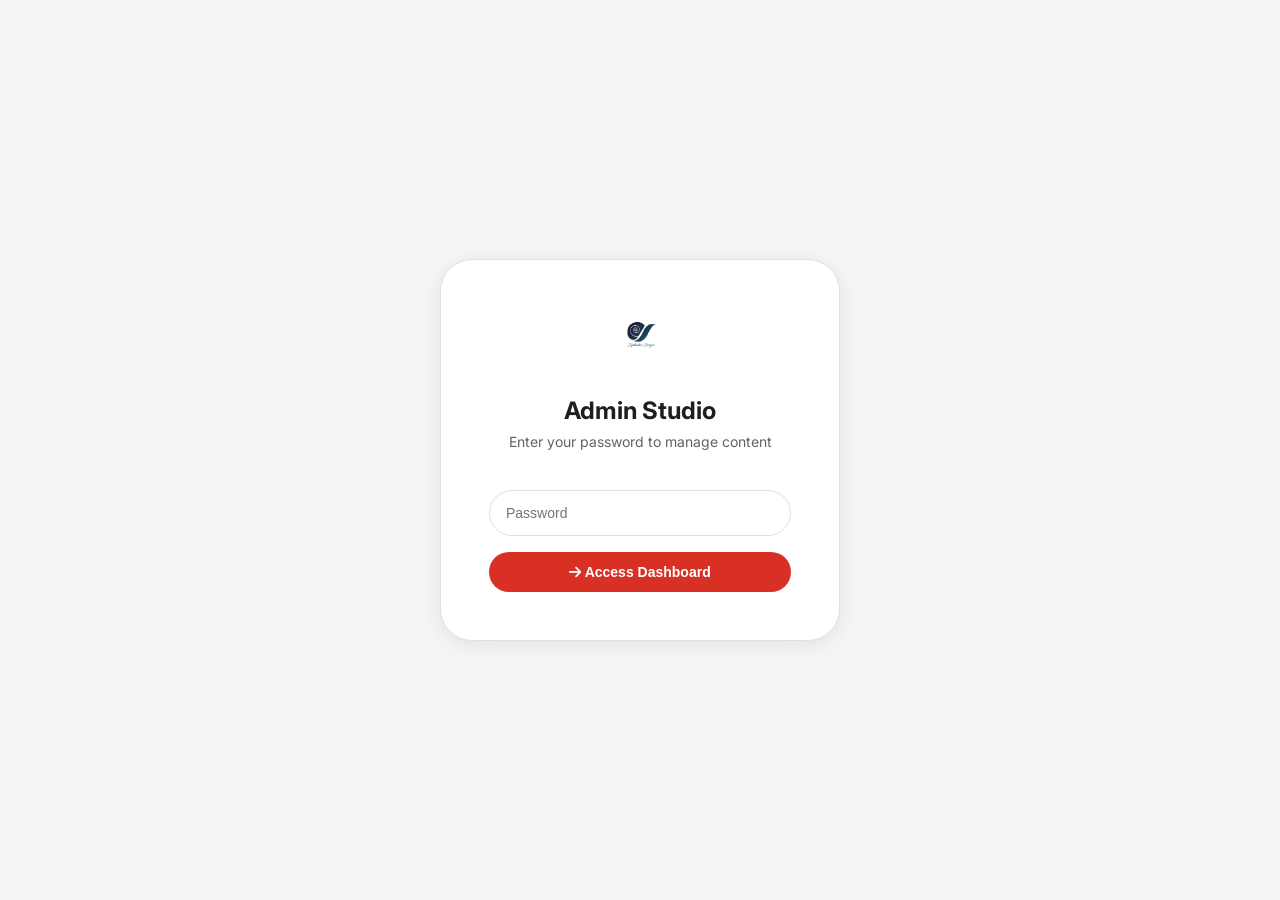
==== commit dfaaaf96: "Updated logo - bigger size with pop animation and home button" ====
--- a/admin.html
+++ b/admin.html
@@ -3,9 +3,9 @@
 <head>
     <meta charset="UTF-8">
     <meta name="viewport" content="width=device-width, initial-scale=1.0">
-    <title>September Designz | Creative Admin Studio</title>
+    <title>September Designz | Admin Panel</title>
     <link rel="stylesheet" href="https://cdnjs.cloudflare.com/ajax/libs/font-awesome/6.0.0/css/all.min.css">
-    <link href="https://fonts.googleapis.com/css2?family=Plus+Jakarta+Sans:wght@300;400;500;600;700;800&display=swap" rel="stylesheet">
+    <link href="https://fonts.googleapis.com/css2?family=Inter:wght@300;400;500;600;700;800&display=swap" rel="stylesheet">
     <link rel="icon" type="image/png" href="images/logo.png">
     <style>
         * {
@@ -13,675 +13,594 @@
             padding: 0;
             box-sizing: border-box;
         }
-        
+
         body {
-            font-family: 'Plus Jakarta Sans', sans-serif;
-            background: linear-gradient(135deg, #0a0a0a 0%, #0f0f1a 100%);
-            color: #ffffff;
-            min-height: 100vh;
-        }
-        
-        .animated-bg {
+            font-family: 'Inter', sans-serif;
+            background: #f5f5f5;
+            color: #1e1e1e;
+            height: 100vh;
+            overflow: hidden;
+        }
+
+        /* ========== LOGIN SCREEN ========== */
+        .login-overlay {
             position: fixed;
             top: 0;
             left: 0;
             width: 100%;
             height: 100%;
-            z-index: -1;
-            overflow: hidden;
-        }
-        
-        .orb {
-            position: absolute;
-            border-radius: 50%;
-            filter: blur(80px);
-            opacity: 0.3;
-            animation: float 25s infinite alternate;
-        }
-        
-        .orb-1 { width: 60vw; height: 60vw; background: radial-gradient(circle, rgba(192,132,252,0.4), rgba(139,92,246,0.1)); top: -20%; left: -20%; animation-duration: 20s; }
-        .orb-2 { width: 50vw; height: 50vw; background: radial-gradient(circle, rgba(6,182,212,0.3), rgba(59,130,246,0.1)); bottom: -20%; right: -20%; animation-duration: 25s; animation-delay: 5s; }
-        
-        @keyframes float {
-            0% { transform: translate(0, 0) scale(1); }
-            100% { transform: translate(10%, 10%) scale(1.2); }
-        }
-        
-        .navbar {
-            background: rgba(10, 10, 15, 0.8);
-            backdrop-filter: blur(20px);
-            border-bottom: 1px solid rgba(192, 132, 252, 0.2);
-            padding: 16px 0;
-            position: sticky;
-            top: 0;
-            z-index: 100;
-        }
-        
-        .container {
-            max-width: 1400px;
-            margin: 0 auto;
-            padding: 0 24px;
-        }
-        
-        .navbar .container {
+            background: #f5f5f5;
+            z-index: 2000;
+            display: flex;
+            align-items: center;
+            justify-content: center;
+        }
+
+        .login-card {
+            background: white;
+            border-radius: 32px;
+            padding: 48px;
+            width: 400px;
+            text-align: center;
+            box-shadow: 0 4px 20px rgba(0,0,0,0.08);
+            border: 1px solid #e0e0e0;
+        }
+
+        .login-card img {
+            width: 64px;
+            margin-bottom: 20px;
+        }
+
+        .login-card h2 {
+            margin-bottom: 8px;
+            font-size: 24px;
+        }
+
+        .login-card p {
+            color: #5f6368;
+            margin-bottom: 24px;
+            font-size: 14px;
+        }
+
+        .login-card input {
+            width: 100%;
+            padding: 14px 16px;
+            border: 1px solid #e0e0e0;
+            border-radius: 24px;
+            margin: 16px 0;
+            font-size: 14px;
+            outline: none;
+            transition: border-color 0.2s;
+        }
+
+        .login-card input:focus {
+            border-color: #d93025;
+        }
+
+        .login-card button {
+            background: #d93025;
+            color: white;
+            border: none;
+            padding: 12px 24px;
+            border-radius: 24px;
+            font-weight: 600;
+            cursor: pointer;
+            width: 100%;
+            font-size: 14px;
+        }
+
+        .login-card button:hover {
+            background: #c5221f;
+        }
+
+        .error-msg {
+            color: #d93025;
+            margin-top: 12px;
+            font-size: 13px;
+            display: none;
+        }
+
+        /* ========== MAIN APP ========== */
+        .app-container {
+            display: none;
+            height: 100vh;
+            flex-direction: column;
+        }
+
+        /* Top Bar */
+        .top-bar {
+            background: white;
+            padding: 12px 24px;
             display: flex;
             justify-content: space-between;
             align-items: center;
-        }
-        
-        .logo {
+            border-bottom: 1px solid #e0e0e0;
+        }
+
+        .logo-area {
             display: flex;
             align-items: center;
-            gap: 10px;
-            font-size: 24px;
-            font-weight: 800;
-        }
-        
-        .logo img {
-            height: 40px;
-            width: auto;
-        }
-        
-        .logo span {
-            background: linear-gradient(135deg, #c084fc, #8b5cf6);
-            -webkit-background-clip: text;
-            background-clip: text;
-            color: transparent;
-        }
-        
-        .nav-buttons {
-            display: flex;
-            gap: 15px;
-        }
-        
-        .nav-btn {
-            background: rgba(255,255,255,0.05);
-            border: 1px solid rgba(255,255,255,0.1);
-            padding: 8px 20px;
-            border-radius: 40px;
-            color: white;
-            text-decoration: none;
-            transition: all 0.3s;
+            gap: 12px;
+        }
+
+        .logo-area img {
+            height: 32px;
+        }
+
+        .logo-area span {
+            font-weight: 600;
+            font-size: 18px;
+            color: #1e1e1e;
+        }
+
+        .logo-area span span {
+            color: #d93025;
+        }
+
+        .admin-title {
+            background: #fce8e6;
+            padding: 4px 12px;
+            border-radius: 20px;
+            font-size: 12px;
+            font-weight: 500;
+            color: #d93025;
+            margin-left: 12px;
+        }
+
+        .search-area {
+            flex: 1;
+            max-width: 400px;
+            margin: 0 24px;
+        }
+
+        .search-area input {
+            width: 100%;
+            padding: 10px 16px;
+            border: 1px solid #e0e0e0;
+            border-radius: 24px;
+            background: #f5f5f5;
             font-size: 14px;
-        }
-        
-        .nav-btn:hover {
-            background: rgba(192,132,252,0.2);
-            border-color: #c084fc;
-            transform: translateY(-2px);
-        }
-        
-        .login-container {
-            min-height: 100vh;
+            outline: none;
+        }
+
+        .search-area input:focus {
+            border-color: #d93025;
+            background: white;
+        }
+
+        .action-buttons {
+            display: flex;
+            gap: 8px;
+        }
+
+        .action-buttons button {
+            background: none;
+            border: none;
+            font-size: 18px;
+            cursor: pointer;
+            color: #5f6368;
+            padding: 8px;
+            border-radius: 50%;
+            width: 36px;
+            height: 36px;
+            transition: background 0.2s;
+        }
+
+        .action-buttons button:hover {
+            background: #f5f5f5;
+        }
+
+        /* Main Layout - 3 Columns */
+        .main-layout {
+            display: flex;
+            flex: 1;
+            overflow: hidden;
+        }
+
+        /* Left Sidebar - Sections */
+        .sidebar {
+            width: 260px;
+            background: white;
+            border-right: 1px solid #e0e0e0;
+            padding: 16px 0;
+            overflow-y: auto;
+        }
+
+        .sidebar-item {
+            padding: 12px 20px;
             display: flex;
             align-items: center;
-            justify-content: center;
-            padding: 20px;
-        }
-        
-        .login-card {
-            background: rgba(255,255,255,0.05);
-            backdrop-filter: blur(20px);
-            border: 1px solid rgba(192,132,252,0.2);
-            border-radius: 40px;
-            padding: 50px;
-            max-width: 450px;
-            width: 100%;
-            text-align: center;
-            animation: fadeInUp 0.5s ease;
-        }
-        
-        .login-card h2 {
-            font-size: 32px;
-            margin-bottom: 10px;
-            background: linear-gradient(135deg, #c084fc, #ffffff);
-            -webkit-background-clip: text;
-            background-clip: text;
-            color: transparent;
-        }
-        
-        .login-card p {
-            color: #94a3b8;
-            margin-bottom: 30px;
-        }
-        
-        .login-logo {
-            width: 80px;
-            height: 80px;
-            background: rgba(192,132,252,0.2);
-            border-radius: 50%;
-            display: flex;
-            align-items: center;
-            justify-content: center;
-            margin: 0 auto 20px;
-        }
-        
-        .login-logo i {
-            font-size: 40px;
-            color: #c084fc;
-        }
-        
-        .login-input {
-            width: 100%;
-            padding: 14px 18px;
-            background: rgba(0,0,0,0.4);
-            border: 1px solid rgba(255,255,255,0.1);
-            border-radius: 30px;
-            color: white;
-            font-size: 16px;
-            margin-bottom: 20px;
-            transition: all 0.3s;
-        }
-        
-        .login-input:focus {
-            outline: none;
-            border-color: #c084fc;
-            box-shadow: 0 0 0 3px rgba(192,132,252,0.1);
-        }
-        
-        .login-btn {
-            width: 100%;
-            background: linear-gradient(135deg, #c084fc, #8b5cf6);
-            color: white;
-            border: none;
-            padding: 14px;
-            border-radius: 40px;
-            font-weight: 600;
+            gap: 12px;
             cursor: pointer;
-            transition: all 0.3s;
-        }
-        
-        .login-btn:hover {
-            transform: translateY(-2px);
-            box-shadow: 0 8px 20px rgba(139,92,246,0.4);
-        }
-        
-        .login-error {
-            background: rgba(239,68,68,0.1);
-            border: 1px solid #ef4444;
-            border-radius: 30px;
-            padding: 12px;
-            color: #ef4444;
-            margin-top: 20px;
-            display: none;
-        }
-        
-        @keyframes fadeInUp {
-            from { opacity: 0; transform: translateY(30px); }
-            to { opacity: 1; transform: translateY(0); }
-        }
-        
-        .dashboard {
-            padding: 40px 0;
-            display: none;
-        }
-        
-        .welcome-header {
-            text-align: center;
-            margin-bottom: 50px;
-        }
-        
-        .welcome-header h1 {
-            font-size: 48px;
-            background: linear-gradient(135deg, #c084fc, #ffffff);
-            -webkit-background-clip: text;
-            background-clip: text;
-            color: transparent;
-            margin-bottom: 10px;
-        }
-        
-        .welcome-header p {
-            color: #94a3b8;
+            transition: all 0.2s;
+            color: #5f6368;
+            font-weight: 500;
+            font-size: 14px;
+            border-right: 3px solid transparent;
+        }
+
+        .sidebar-item i {
+            width: 24px;
             font-size: 18px;
         }
-        
-        .stats-grid {
+
+        .sidebar-item.active {
+            background: #fce8e6;
+            color: #d93025;
+            border-right-color: #d93025;
+        }
+
+        .sidebar-item:hover:not(.active) {
+            background: #f5f5f5;
+        }
+
+        /* Content Panel (Middle) */
+        .content-panel {
+            flex: 1;
+            overflow-y: auto;
+            padding: 24px 32px;
+        }
+
+        /* Stats Cards */
+        .stats-grid-admin {
             display: grid;
             grid-template-columns: repeat(4, 1fr);
-            gap: 24px;
-            margin-bottom: 50px;
-        }
-        
-        .stat-card {
-            background: rgba(255,255,255,0.03);
-            backdrop-filter: blur(10px);
-            border: 1px solid rgba(192,132,252,0.15);
+            gap: 16px;
+            margin-bottom: 32px;
+        }
+
+        .stat-card-admin {
+            background: white;
+            padding: 20px;
+            border-radius: 20px;
+            border: 1px solid #e0e0e0;
+            text-align: center;
+        }
+
+        .stat-number-admin {
+            font-size: 32px;
+            font-weight: 700;
+            color: #d93025;
+        }
+
+        .stat-label-admin {
+            font-size: 12px;
+            color: #5f6368;
+            margin-top: 4px;
+        }
+
+        /* Editor Sections */
+        .editor-section {
+            background: white;
             border-radius: 24px;
+            border: 1px solid #e0e0e0;
             padding: 24px;
-            text-align: center;
-            transition: all 0.3s;
-        }
-        
-        .stat-card:hover {
-            transform: translateY(-5px);
-            border-color: rgba(192,132,252,0.4);
-        }
-        
-        .stat-icon {
-            width: 60px;
-            height: 60px;
-            background: rgba(192,132,252,0.15);
-            border-radius: 50%;
-            display: flex;
-            align-items: center;
-            justify-content: center;
-            margin: 0 auto 15px;
-        }
-        
-        .stat-icon i {
-            font-size: 28px;
-            color: #c084fc;
-        }
-        
-        .stat-number {
-            font-size: 36px;
-            font-weight: 800;
-            color: #c084fc;
-        }
-        
-        .stat-label {
-            font-size: 14px;
-            color: #94a3b8;
-            margin-top: 5px;
-        }
-        
-        .editor-section {
-            background: rgba(255,255,255,0.03);
-            backdrop-filter: blur(10px);
-            border: 1px solid rgba(192,132,252,0.15);
-            border-radius: 28px;
-            padding: 32px;
-            margin-bottom: 30px;
-        }
-        
-        .section-title {
+            margin-bottom: 24px;
+        }
+
+        .section-header-admin {
             display: flex;
             align-items: center;
             gap: 12px;
-            margin-bottom: 24px;
-            padding-bottom: 16px;
-            border-bottom: 1px solid rgba(255,255,255,0.1);
-        }
-        
-        .section-title i {
-            font-size: 28px;
-            color: #c084fc;
-        }
-        
-        .section-title h2 {
-            font-size: 24px;
+            margin-bottom: 20px;
+            padding-bottom: 12px;
+            border-bottom: 1px solid #e0e0e0;
+        }
+
+        .section-header-admin i {
+            font-size: 22px;
+            color: #d93025;
+        }
+
+        .section-header-admin h3 {
+            font-size: 18px;
             font-weight: 600;
         }
-        
+
+        .section-header-admin p {
+            margin-left: auto;
+            font-size: 12px;
+            color: #5f6368;
+        }
+
         .form-grid {
             display: grid;
-            grid-template-columns: repeat(auto-fit, minmax(280px, 1fr));
-            gap: 20px;
-        }
-        
+            grid-template-columns: repeat(auto-fit, minmax(240px, 1fr));
+            gap: 16px;
+            margin-bottom: 20px;
+        }
+
         .form-group {
             display: flex;
             flex-direction: column;
-            gap: 8px;
-        }
-        
+            gap: 6px;
+        }
+
         .form-group label {
-            font-size: 14px;
+            font-size: 12px;
             font-weight: 500;
-            color: #cbd5e1;
-        }
-        
+            color: #5f6368;
+        }
+
         .form-group input,
         .form-group textarea {
-            background: rgba(0,0,0,0.4);
-            border: 1px solid rgba(255,255,255,0.1);
+            padding: 10px 14px;
+            border: 1px solid #e0e0e0;
             border-radius: 16px;
-            padding: 14px 16px;
-            color: white;
             font-family: inherit;
             font-size: 14px;
-            transition: all 0.3s;
-        }
-        
+            background: #f5f5f5;
+            transition: all 0.2s;
+        }
+
         .form-group input:focus,
         .form-group textarea:focus {
             outline: none;
-            border-color: #c084fc;
-            box-shadow: 0 0 0 3px rgba(192,132,252,0.1);
-        }
-        
+            border-color: #d93025;
+            background: white;
+        }
+
         .btn-save {
-            background: linear-gradient(135deg, #c084fc, #8b5cf6);
+            background: #d93025;
+            color: white;
             border: none;
-            padding: 12px 28px;
-            border-radius: 40px;
-            color: white;
+            padding: 10px 24px;
+            border-radius: 24px;
             font-weight: 600;
             cursor: pointer;
-            transition: all 0.3s;
+            font-size: 13px;
             display: inline-flex;
             align-items: center;
             gap: 8px;
-            margin-top: 20px;
-        }
-        
+        }
+
         .btn-save:hover {
-            transform: translateY(-2px);
-            box-shadow: 0 8px 20px rgba(139,92,246,0.4);
-        }
-        
+            background: #c5221f;
+        }
+
         .btn-add {
-            background: rgba(16,185,129,0.2);
-            border: 1px solid #10b981;
-            padding: 10px 20px;
-            border-radius: 40px;
-            color: #10b981;
+            background: white;
+            border: 1px solid #d93025;
+            color: #d93025;
+            padding: 8px 20px;
+            border-radius: 24px;
             font-weight: 600;
             cursor: pointer;
-            transition: all 0.3s;
+            font-size: 13px;
             display: inline-flex;
             align-items: center;
             gap: 8px;
-            margin-bottom: 20px;
-        }
-        
+            margin-bottom: 16px;
+        }
+
         .btn-add:hover {
-            background: rgba(16,185,129,0.3);
-            transform: translateY(-2px);
-        }
-        
-        .btn-delete {
-            background: rgba(239,68,68,0.15);
-            border: 1px solid #ef4444;
-            padding: 6px 14px;
-            border-radius: 30px;
-            color: #ef4444;
-            font-size: 12px;
-            cursor: pointer;
-            transition: all 0.2s;
-        }
-        
-        .btn-delete:hover {
-            background: rgba(239,68,68,0.3);
-        }
-        
-        .btn-edit {
-            background: rgba(192,132,252,0.15);
-            border: 1px solid #c084fc;
-            padding: 6px 14px;
-            border-radius: 30px;
-            color: #c084fc;
-            font-size: 12px;
-            cursor: pointer;
-            transition: all 0.2s;
-        }
-        
-        .btn-edit:hover {
-            background: rgba(192,132,252,0.3);
-        }
-        
+            background: #fce8e6;
+        }
+
         .items-list {
             display: flex;
             flex-direction: column;
             gap: 12px;
-            margin-top: 20px;
-        }
-        
+        }
+
         .item-card {
-            background: rgba(255,255,255,0.05);
+            background: #f5f5f5;
             border-radius: 16px;
-            padding: 16px;
+            padding: 14px 16px;
             display: flex;
             justify-content: space-between;
             align-items: center;
             flex-wrap: wrap;
             gap: 12px;
         }
-        
-        .item-card:hover {
-            background: rgba(255,255,255,0.08);
-        }
-        
+
         .item-info {
             flex: 1;
         }
-        
+
         .item-title {
             font-weight: 600;
-            margin-bottom: 4px;
-        }
-        
+            font-size: 14px;
+        }
+
         .item-desc {
             font-size: 12px;
-            color: #94a3b8;
-        }
-        
+            color: #5f6368;
+        }
+
         .item-actions {
             display: flex;
             gap: 8px;
         }
-        
+
+        .btn-edit {
+            background: white;
+            border: 1px solid #d93025;
+            color: #d93025;
+            padding: 6px 14px;
+            border-radius: 20px;
+            font-size: 11px;
+            cursor: pointer;
+        }
+
+        .btn-delete {
+            background: #fce8e6;
+            border: 1px solid #d93025;
+            color: #d93025;
+            padding: 6px 14px;
+            border-radius: 20px;
+            font-size: 11px;
+            cursor: pointer;
+        }
+
+        .reset-zone {
+            background: #fce8e6;
+            border-radius: 20px;
+            padding: 24px;
+            text-align: center;
+            margin-top: 16px;
+        }
+
+        .btn-reset {
+            background: white;
+            border: 1px solid #d93025;
+            color: #d93025;
+            padding: 10px 24px;
+            border-radius: 24px;
+            font-weight: 600;
+            cursor: pointer;
+            margin-top: 12px;
+        }
+
         .toast {
             position: fixed;
-            bottom: 30px;
-            right: 30px;
-            background: linear-gradient(135deg, #10b981, #059669);
+            bottom: 24px;
+            right: 24px;
+            background: #1e1e1e;
             color: white;
-            padding: 14px 24px;
-            border-radius: 50px;
-            z-index: 1000;
+            padding: 10px 20px;
+            border-radius: 24px;
+            font-size: 13px;
+            z-index: 2000;
             animation: slideIn 0.3s ease;
-            font-weight: 500;
-        }
-        
+        }
+
         @keyframes slideIn {
             from { transform: translateX(100%); opacity: 0; }
             to { transform: translateX(0); opacity: 1; }
         }
-        
-        .reset-zone {
-            background: rgba(239,68,68,0.1);
-            border: 1px solid rgba(239,68,68,0.3);
-            border-radius: 28px;
-            padding: 32px;
-            text-align: center;
-        }
-        
-        .btn-reset {
-            background: rgba(239,68,68,0.2);
-            border: 1px solid #ef4444;
-            padding: 14px 32px;
-            border-radius: 40px;
-            color: #ef4444;
-            font-weight: 600;
-            cursor: pointer;
-            transition: all 0.3s;
-        }
-        
-        .btn-reset:hover {
-            background: rgba(239,68,68,0.4);
-            transform: translateY(-2px);
-        }
-        
-        .logout-btn {
-            background: rgba(239,68,68,0.2);
-            border: 1px solid #ef4444;
-            padding: 8px 20px;
-            border-radius: 40px;
-            color: #ef4444;
-            cursor: pointer;
-            transition: all 0.3s;
-        }
-        
-        .logout-btn:hover {
-            background: rgba(239,68,68,0.3);
-        }
-        
-        @media (max-width: 968px) {
-            .stats-grid {
-                grid-template-columns: repeat(2, 1fr);
-            }
-        }
-        
-        @media (max-width: 768px) {
-            .stats-grid {
-                grid-template-columns: 1fr;
-            }
-            .welcome-header h1 {
-                font-size: 32px;
-            }
+
+        @media (max-width: 800px) {
+            .sidebar { width: 70px; }
+            .sidebar-item span:not(.count) { display: none; }
+            .stats-grid-admin { grid-template-columns: repeat(2, 1fr); }
         }
     </style>
 </head>
 <body>
 
-<div class="animated-bg">
-    <div class="orb orb-1"></div>
-    <div class="orb orb-2"></div>
+<!-- Login Screen -->
+<div id="loginScreen" class="login-overlay">
+    <div class="login-card">
+        <img src="images/logo.png" alt="Logo">
+        <h2>Admin Studio</h2>
+        <p>Enter your password to manage content</p>
+        <input type="password" id="adminPassword" placeholder="Password" onkeypress="if(event.key === 'Enter') checkLogin()">
+        <button onclick="checkLogin()"><i class="fas fa-arrow-right"></i> Access Dashboard</button>
+        <div id="loginError" class="error-msg">❌ Incorrect password</div>
+    </div>
 </div>
 
-<div id="loginScreen" class="login-container">
-    <div class="login-card">
-        <div class="login-logo">
-            <i class="fas fa-crown"></i>
+<!-- Main App -->
+<div id="app" class="app-container">
+    <!-- Top Bar -->
+    <div class="top-bar">
+        <div class="logo-area">
+            <img src="images/logo.png" alt="Logo">
+            <span>September<span>Designz</span></span>
+            <span class="admin-title">Admin Panel</span>
         </div>
-        <h2>Welcome Back</h2>
-        <p>Enter your creative password to access the studio</p>
-        <input type="password" id="adminPassword" class="login-input" placeholder="Enter password" onkeypress="if(event.key === 'Enter') checkLogin()">
-        <button class="login-btn" onclick="checkLogin()"><i class="fas fa-arrow-right"></i> Enter Studio</button>
-        <div id="loginError" class="login-error">
-            <i class="fas fa-exclamation-circle"></i> Incorrect password. Access denied.
+        <div class="search-area">
+            <input type="text" id="searchContent" placeholder="Search services, flyers, portfolio...">
+        </div>
+        <div class="action-buttons">
+            <button onclick="window.location.href='index.html'" title="View Site"><i class="fas fa-eye"></i></button>
+            <button onclick="logout()" title="Logout"><i class="fas fa-sign-out-alt"></i></button>
         </div>
     </div>
-</div>
-
-<div id="dashboard" class="dashboard">
-    <nav class="navbar">
-        <div class="container">
-            <div class="logo">
-                <img src="images/logo.png" alt="Logo">
-                <span>September<span style="color:#c084fc;">Designz</span></span>
-            </div>
-            <div class="nav-buttons">
-                <a href="index.html" class="nav-btn"><i class="fas fa-eye"></i> View Site</a>
-                <button class="logout-btn" onclick="logout()"><i class="fas fa-sign-out-alt"></i> Exit Studio</button>
+
+    <div class="main-layout">
+        <!-- Sidebar -->
+        <div class="sidebar">
+            <div class="sidebar-item active" data-section="stats">
+                <i class="fas fa-chart-line"></i> <span>Statistics</span>
+            </div>
+            <div class="sidebar-item" data-section="hero">
+                <i class="fas fa-heading"></i> <span>Hero Section</span>
+            </div>
+            <div class="sidebar-item" data-section="services">
+                <i class="fas fa-cubes"></i> <span>Services</span>
+            </div>
+            <div class="sidebar-item" data-section="flyers">
+                <i class="fas fa-images"></i> <span>Flyers</span>
+            </div>
+            <div class="sidebar-item" data-section="portfolio">
+                <i class="fas fa-briefcase"></i> <span>Portfolio</span>
+            </div>
+            <div class="sidebar-item" data-section="reset">
+                <i class="fas fa-trash-alt"></i> <span>Reset</span>
             </div>
         </div>
-    </nav>
-
-    <div class="container">
-        
-        <div class="welcome-header">
-            <h1><i class="fas fa-magic"></i> Creative Studio</h1>
-            <p>Manage your website content like magic ✨</p>
+
+        <!-- Content Panel -->
+        <div class="content-panel" id="contentPanel">
+            <!-- Stats Section -->
+            <div id="statsSection" class="section-content">
+                <div class="stats-grid-admin">
+                    <div class="stat-card-admin"><div class="stat-number-admin" id="previewProjects">0</div><div class="stat-label-admin">Projects</div></div>
+                    <div class="stat-card-admin"><div class="stat-number-admin" id="previewClients">0</div><div class="stat-label-admin">Clients</div></div>
+                    <div class="stat-card-admin"><div class="stat-number-admin" id="previewYears">0</div><div class="stat-label-admin">Years</div></div>
+                    <div class="stat-card-admin"><div class="stat-number-admin" id="previewCountries">0</div><div class="stat-label-admin">Countries</div></div>
+                </div>
+                <div class="editor-section">
+                    <div class="section-header-admin"><i class="fas fa-chart-line"></i><h3>Impact Numbers</h3><p>Update your achievements</p></div>
+                    <div class="form-grid">
+                        <div class="form-group"><label>Projects Completed</label><input type="number" id="editProjects" placeholder="156"></div>
+                        <div class="form-group"><label>Happy Clients</label><input type="number" id="editClients" placeholder="98"></div>
+                        <div class="form-group"><label>Years Experience</label><input type="number" id="editYears" placeholder="5"></div>
+                        <div class="form-group"><label>Countries Reached</label><input type="number" id="editCountries" placeholder="12"></div>
+                    </div>
+                    <button class="btn-save" onclick="updateStats()"><i class="fas fa-save"></i> Save Statistics</button>
+                </div>
+            </div>
+
+            <!-- Hero Section -->
+            <div id="heroSection" class="section-content" style="display:none;">
+                <div class="editor-section">
+                    <div class="section-header-admin"><i class="fas fa-heading"></i><h3>Hero Magic</h3><p>What visitors see first</p></div>
+                    <div class="form-group" style="margin-bottom:16px;"><label>Rotating Words (comma separated)</label><input type="text" id="editTypingWords" placeholder="Creative Designs., Brand Identity."></div>
+                    <div class="form-group" style="margin-bottom:16px;"><label>Hero Subtitle</label><textarea id="editHeroSubtitle" rows="3" placeholder="Your hero message..."></textarea></div>
+                    <button class="btn-save" onclick="updateHeroText()"><i class="fas fa-save"></i> Save Hero Text</button>
+                </div>
+            </div>
+
+            <!-- Services Section -->
+            <div id="servicesSection" class="section-content" style="display:none;">
+                <div class="editor-section">
+                    <div class="section-header-admin"><i class="fas fa-cubes"></i><h3>Services Library</h3><p>What you offer</p></div>
+                    <button class="btn-add" onclick="addService()"><i class="fas fa-plus"></i> Add New Service</button>
+                    <div id="servicesList" class="items-list"></div>
+                </div>
+            </div>
+
+            <!-- Flyers Section -->
+            <div id="flyersSection" class="section-content" style="display:none;">
+                <div class="editor-section">
+                    <div class="section-header-admin"><i class="fas fa-images"></i><h3>Flyer Gallery</h3><p>Your creative portfolio</p></div>
+                    <button class="btn-add" onclick="addFlyer()"><i class="fas fa-plus"></i> Add New Flyer</button>
+                    <div id="flyersList" class="items-list"></div>
+                </div>
+            </div>
+
+            <!-- Portfolio Section -->
+            <div id="portfolioSection" class="section-content" style="display:none;">
+                <div class="editor-section">
+                    <div class="section-header-admin"><i class="fas fa-briefcase"></i><h3>Portfolio Vault</h3><p>Your best projects</p></div>
+                    <button class="btn-add" onclick="addPortfolio()"><i class="fas fa-plus"></i> Add New Project</button>
+                    <div id="portfolioList" class="items-list"></div>
+                </div>
+            </div>
+
+            <!-- Reset Section -->
+            <div id="resetSection" class="section-content" style="display:none;">
+                <div class="reset-zone">
+                    <i class="fas fa-exclamation-triangle" style="font-size: 48px; color:#d93025; margin-bottom:16px;"></i>
+                    <h3>Reset Everything</h3>
+                    <p style="color:#5f6368; margin-bottom:16px;">This will restore all default content. This action cannot be undone.</p>
+                    <button class="btn-reset" onclick="resetToDefault()"><i class="fas fa-trash-alt"></i> Restore Factory Settings</button>
+                </div>
+            </div>
         </div>
-        
-        <div class="stats-grid" id="statsPreview">
-            <div class="stat-card">
-                <div class="stat-icon"><i class="fas fa-project-diagram"></i></div>
-                <div class="stat-number" id="previewProjects">0</div>
-                <div class="stat-label">Projects</div>
-            </div>
-            <div class="stat-card">
-                <div class="stat-icon"><i class="fas fa-users"></i></div>
-                <div class="stat-number" id="previewClients">0</div>
-                <div class="stat-label">Happy Clients</div>
-            </div>
-            <div class="stat-card">
-                <div class="stat-icon"><i class="fas fa-calendar-alt"></i></div>
-                <div class="stat-number" id="previewYears">0</div>
-                <div class="stat-label">Years Experience</div>
-            </div>
-            <div class="stat-card">
-                <div class="stat-icon"><i class="fas fa-globe"></i></div>
-                <div class="stat-number" id="previewCountries">0</div>
-                <div class="stat-label">Countries</div>
-            </div>
-        </div>
-        
-        <div class="editor-section">
-            <div class="section-title">
-                <i class="fas fa-chart-line"></i>
-                <h2>Impact Numbers</h2>
-                <p>Update your achievements</p>
-            </div>
-            <div class="form-grid">
-                <div class="form-group">
-                    <label><i class="fas fa-project-diagram"></i> Projects Completed</label>
-                    <input type="number" id="editProjects" placeholder="156">
-                </div>
-                <div class="form-group">
-                    <label><i class="fas fa-users"></i> Happy Clients</label>
-                    <input type="number" id="editClients" placeholder="98">
-                </div>
-                <div class="form-group">
-                    <label><i class="fas fa-calendar-alt"></i> Years Experience</label>
-                    <input type="number" id="editYears" placeholder="5">
-                </div>
-                <div class="form-group">
-                    <label><i class="fas fa-globe"></i> Countries Reached</label>
-                    <input type="number" id="editCountries" placeholder="12">
-                </div>
-            </div>
-            <button class="btn-save" onclick="updateStats()"><i class="fas fa-save"></i> Save Statistics</button>
-        </div>
-        
-        <div class="editor-section">
-            <div class="section-title">
-                <i class="fas fa-heading"></i>
-                <h2>Hero Magic</h2>
-                <p>The first thing visitors see</p>
-            </div>
-            <div class="form-grid">
-                <div class="form-group">
-                    <label><i class="fas fa-exchange-alt"></i> Rotating Words (comma separated)</label>
-                    <input type="text" id="editTypingWords" placeholder="Creative Designs., Brand Identity., Web Solutions.">
-                </div>
-                <div class="form-group">
-                    <label><i class="fas fa-quote-right"></i> Hero Subtitle</label>
-                    <textarea id="editHeroSubtitle" rows="3" placeholder="Your hero message here..."></textarea>
-                </div>
-            </div>
-            <button class="btn-save" onclick="updateHeroText()"><i class="fas fa-save"></i> Save Hero Text</button>
-        </div>
-        
-        <div class="editor-section">
-            <div class="section-title">
-                <i class="fas fa-cubes"></i>
-                <h2>Services Library</h2>
-                <p>What you offer</p>
-            </div>
-            <button class="btn-add" onclick="addService()"><i class="fas fa-plus"></i> Add New Service</button>
-            <div id="servicesList" class="items-list"></div>
-        </div>
-        
-        <div class="editor-section">
-            <div class="section-title">
-                <i class="fas fa-images"></i>
-                <h2>Flyer Gallery</h2>
-                <p>Your creative portfolio</p>
-            </div>
-            <button class="btn-add" onclick="addFlyer()"><i class="fas fa-plus"></i> Add New Flyer</button>
-            <div id="flyersList" class="items-list"></div>
-        </div>
-        
-        <div class="editor-section">
-            <div class="section-title">
-                <i class="fas fa-briefcase"></i>
-                <h2>Portfolio Vault</h2>
-                <p>Your best projects</p>
-            </div>
-            <button class="btn-add" onclick="addPortfolio()"><i class="fas fa-plus"></i> Add New Project</button>
-            <div id="portfolioList" class="items-list"></div>
-        </div>
-        
-        <div class="reset-zone">
-            <i class="fas fa-exclamation-triangle" style="font-size: 40px; color: #ef4444; margin-bottom: 15px; display: inline-block;"></i>
-            <h3 style="margin-bottom: 10px;">Reset Everything</h3>
-            <p style="color: #94a3b8; margin-bottom: 20px;">This will restore all default content. This action cannot be undone.</p>
-            <button class="btn-reset" onclick="resetToDefault()"><i class="fas fa-trash-alt"></i> Restore Factory Settings</button>
-        </div>
-        
     </div>
 </div>
 
@@ -705,12 +624,12 @@
     function logout() {
         sessionStorage.removeItem('adminLoggedIn');
         document.getElementById('loginScreen').style.display = 'flex';
-        document.getElementById('dashboard').style.display = 'none';
+        document.getElementById('app').style.display = 'none';
     }
     
     function showDashboard() {
         document.getElementById('loginScreen').style.display = 'none';
-        document.getElementById('dashboard').style.display = 'block';
+        document.getElementById('app').style.display = 'flex';
     }
     
     function checkAuth() {
@@ -719,6 +638,17 @@
             loadAllContent();
         }
     }
+    
+    // Sidebar Navigation
+    document.querySelectorAll('.sidebar-item').forEach(item => {
+        item.addEventListener('click', () => {
+            document.querySelectorAll('.sidebar-item').forEach(i => i.classList.remove('active'));
+            item.classList.add('active');
+            const section = item.dataset.section;
+            document.querySelectorAll('.section-content').forEach(sec => sec.style.display = 'none');
+            document.getElementById(`${section}Section`).style.display = 'block';
+        });
+    });
     
     let websiteContent = JSON.parse(localStorage.getItem('websiteContent'));
     const defaultContent = {
@@ -808,12 +738,12 @@
     }
     
     function addService() {
-        const name = prompt('✨ Service Name:');
+        const name = prompt('Service Name:');
         if (!name) return;
-        const price = parseInt(prompt('💰 Price (MWK):'));
-        const description = prompt('📝 Description:');
-        const featured = confirm('⭐ Make this a featured service?');
-        websiteContent.services.push({ name, icon: "fa-palette", description, features: ["Amazing Quality", "Fast Delivery", "Support Included"], price, featured });
+        const price = parseInt(prompt('Price (MWK):'));
+        const description = prompt('Description:');
+        const featured = confirm('Make this a featured service?');
+        websiteContent.services.push({ name, icon: "fa-palette", description, features: ["Amazing Quality", "Fast Delivery"], price, featured });
         localStorage.setItem('websiteContent', JSON.stringify(websiteContent));
         renderServices();
         showToast('Service added! 🎉');
@@ -856,10 +786,10 @@
     }
     
     function addFlyer() {
-        const image = prompt('🖼️ Image path (e.g., images/flyer-new.jpg):');
+        const image = prompt('Image path (e.g., images/flyer-new.jpg):');
         if (!image) return;
-        const category = prompt('📂 Category:');
-        const title = prompt('📌 Title:');
+        const category = prompt('Category:');
+        const title = prompt('Title:');
         websiteContent.flyers.push({ image, category, title });
         localStorage.setItem('websiteContent', JSON.stringify(websiteContent));
         renderFlyers();
@@ -903,10 +833,10 @@
     }
     
     function addPortfolio() {
-        const image = prompt('🖼️ Image path (e.g., images/portfolio-new.jpg):');
+        const image = prompt('Image path (e.g., images/portfolio-new.jpg):');
         if (!image) return;
-        const title = prompt('📌 Project Title:');
-        const category = prompt('📂 Category:');
+        const title = prompt('Project Title:');
+        const category = prompt('Category:');
         websiteContent.portfolio.push({ image, title, category });
         localStorage.setItem('websiteContent', JSON.stringify(websiteContent));
         renderPortfolio();
@@ -951,6 +881,30 @@
         renderPortfolio();
     }
     
+    // Search functionality
+    document.getElementById('searchContent')?.addEventListener('input', function(e) {
+        const searchTerm = e.target.value.toLowerCase();
+        if (document.getElementById('servicesSection').style.display !== 'none') {
+            const items = document.querySelectorAll('#servicesList .item-card');
+            items.forEach(item => {
+                const text = item.innerText.toLowerCase();
+                item.style.display = text.includes(searchTerm) ? 'flex' : 'none';
+            });
+        } else if (document.getElementById('flyersSection').style.display !== 'none') {
+            const items = document.querySelectorAll('#flyersList .item-card');
+            items.forEach(item => {
+                const text = item.innerText.toLowerCase();
+                item.style.display = text.includes(searchTerm) ? 'flex' : 'none';
+            });
+        } else if (document.getElementById('portfolioSection').style.display !== 'none') {
+            const items = document.querySelectorAll('#portfolioList .item-card');
+            items.forEach(item => {
+                const text = item.innerText.toLowerCase();
+                item.style.display = text.includes(searchTerm) ? 'flex' : 'none';
+            });
+        }
+    });
+    
     checkAuth();
 </script>
 </body>
